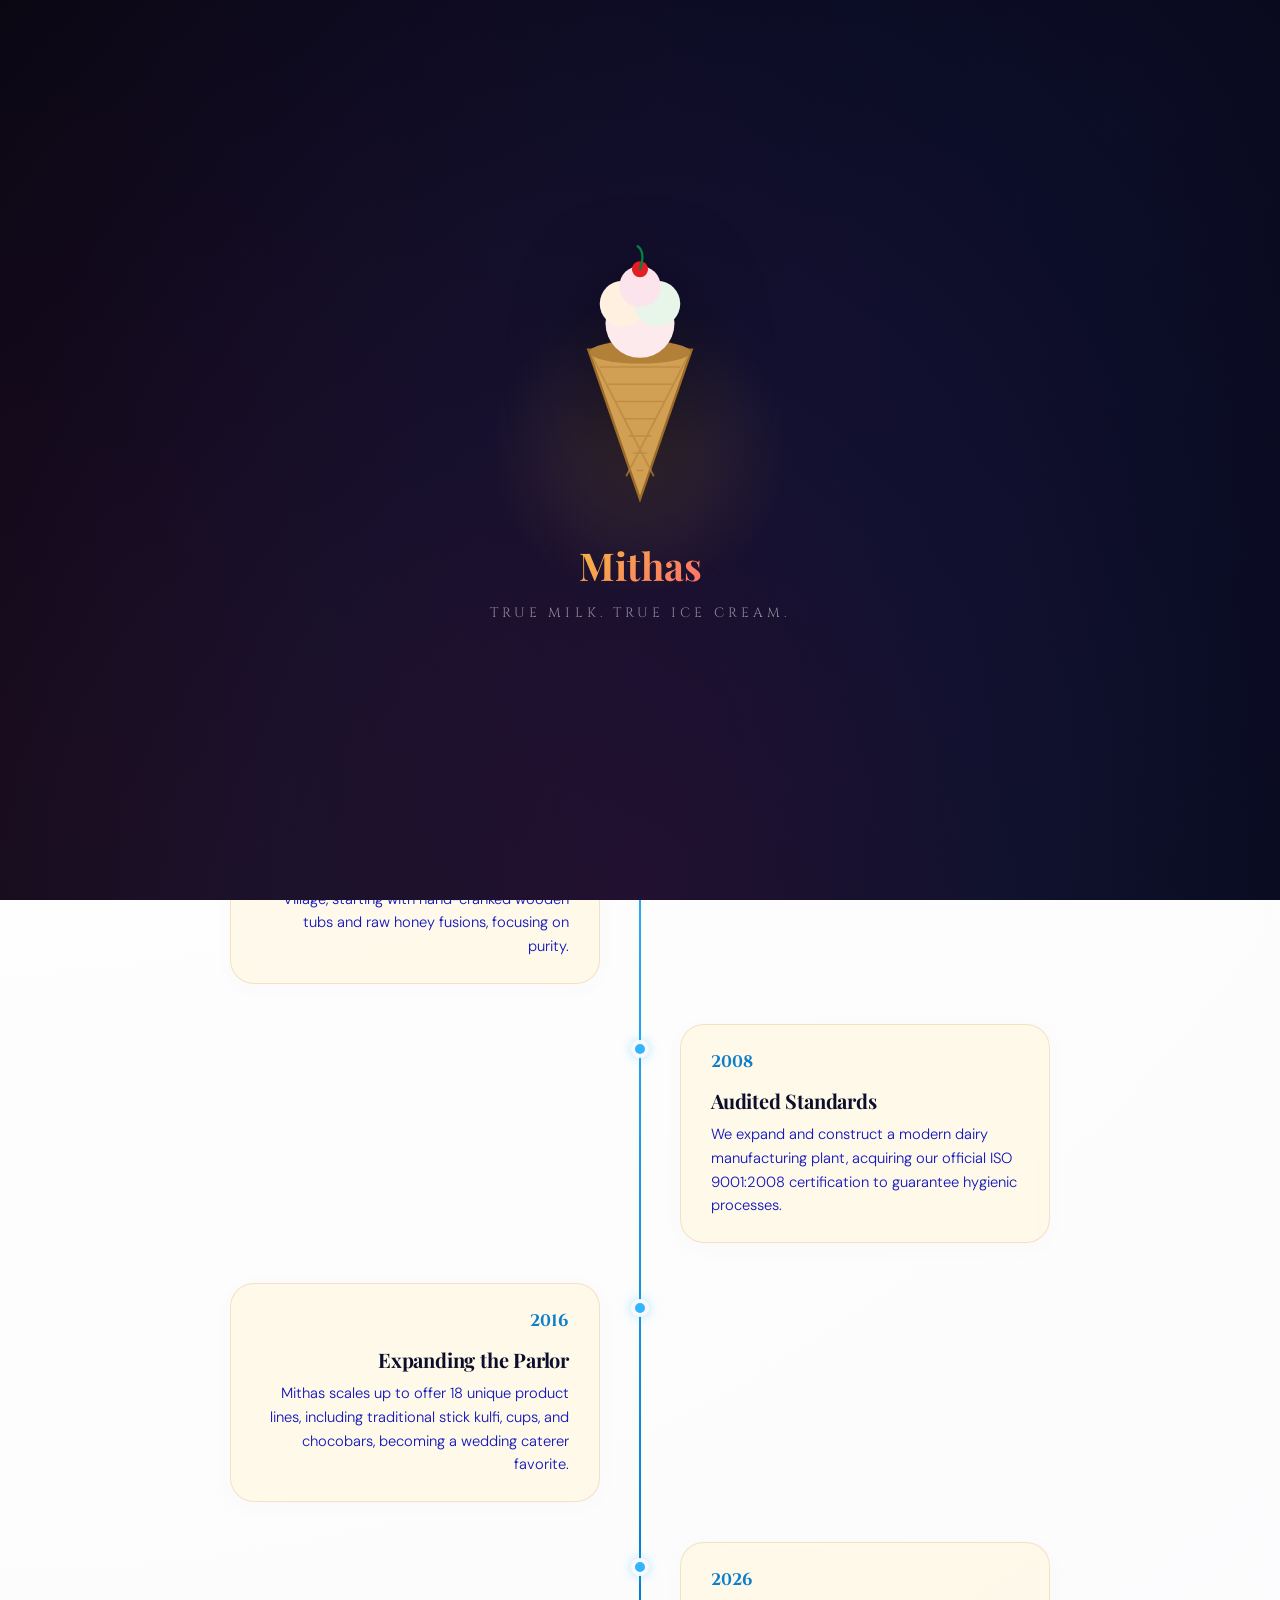
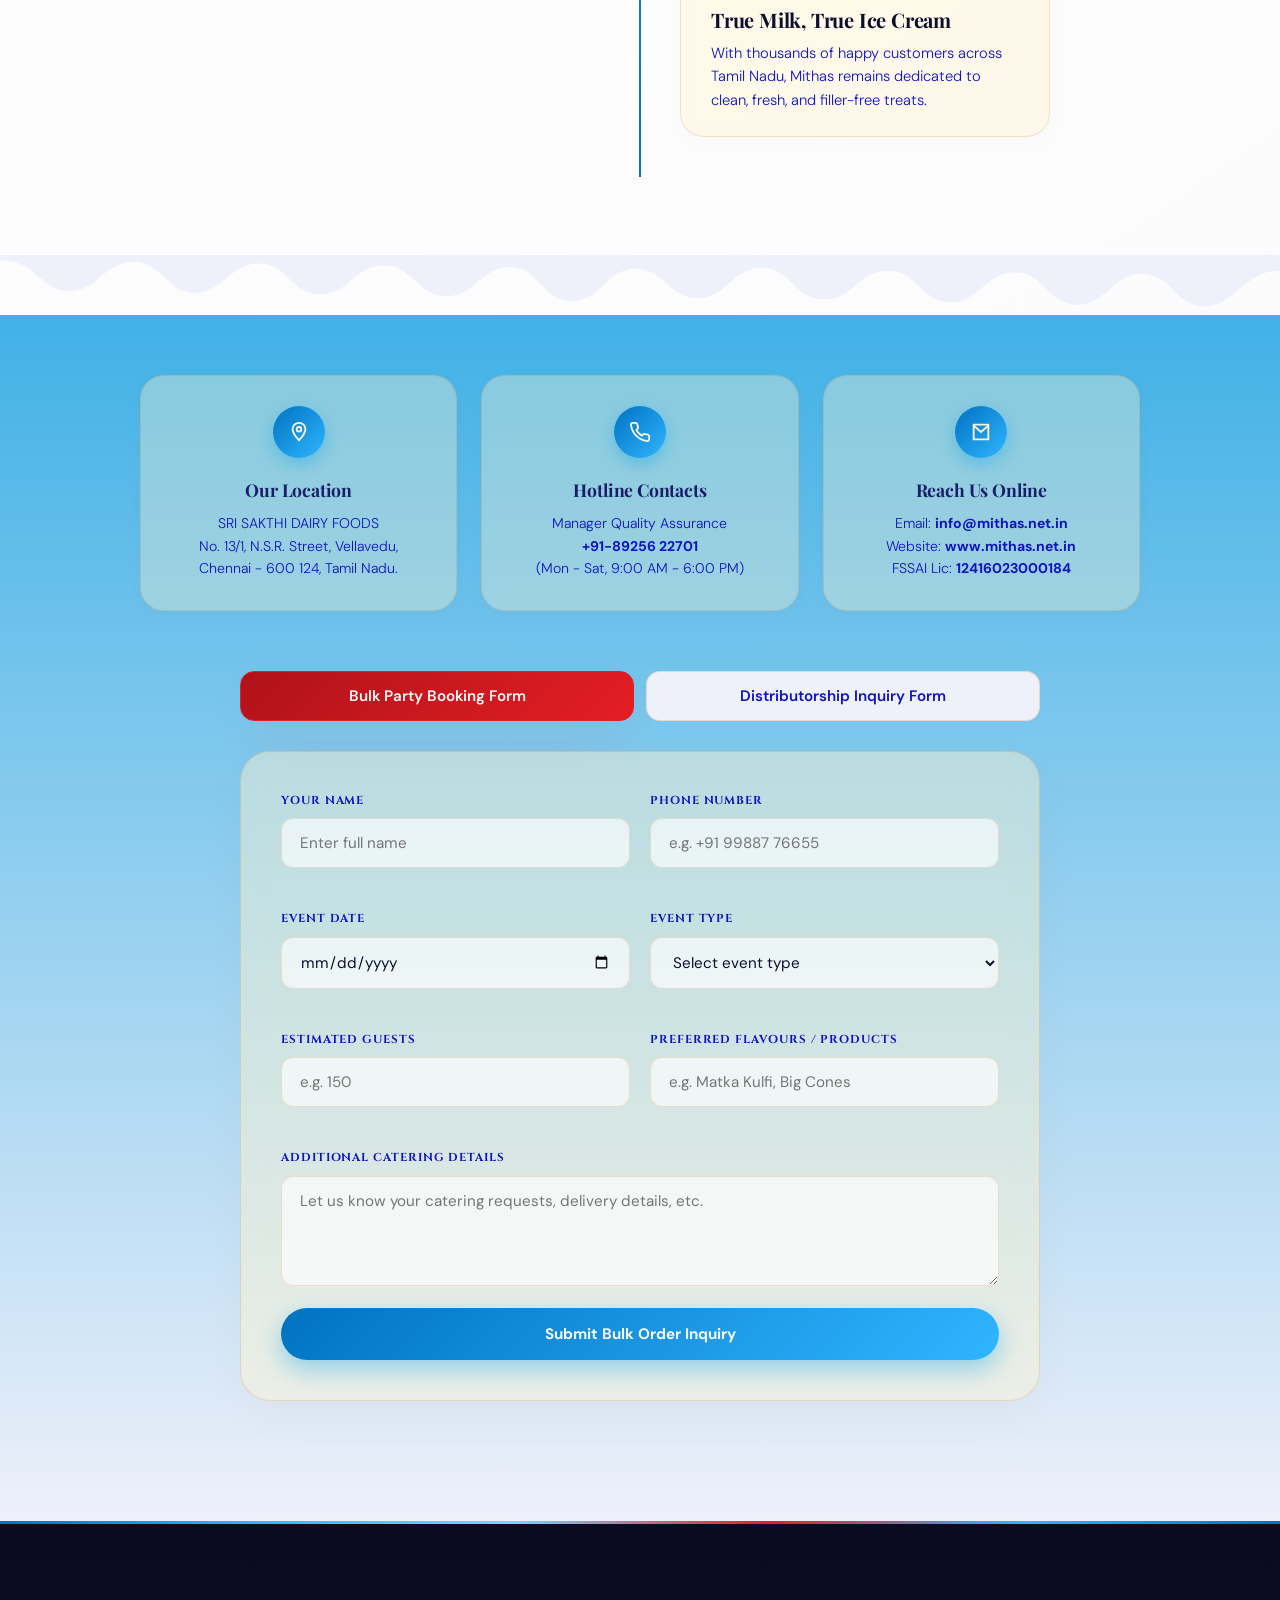
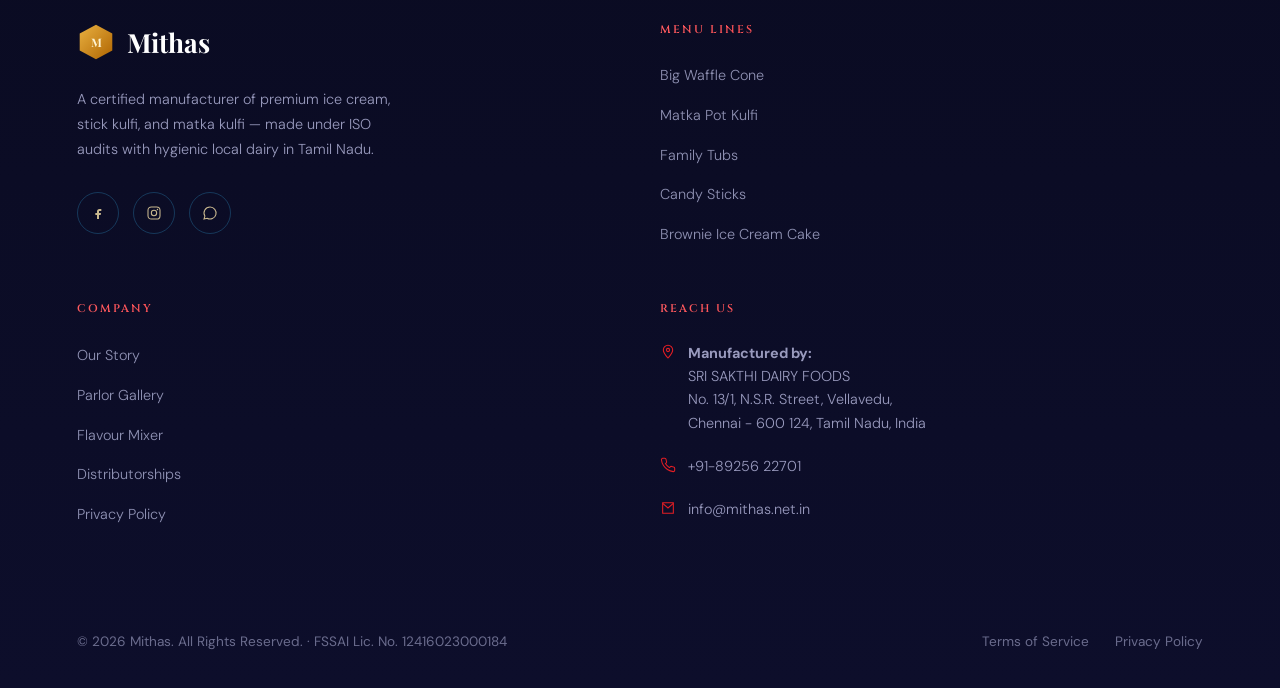
==== contact.html @ e1945a5d "Add files via upload" ====
<!DOCTYPE html>
<html lang="en">
<head>
  <meta charset="UTF-8">
  <meta name="viewport" content="width=device-width, initial-scale=1.0">
  <title>Mithas — Our Story &amp; Inquiry Forms</title>
  <meta name="description" content="Learn about Mithas Ice Cream's roots in Vellavedu, Chennai, our ISO standards, and contact us for bulk wedding booking and distributorship inquiries.">
  
  <!-- Preconnect Fonts -->
  <link rel="preconnect" href="https://fonts.googleapis.com">
  <link rel="preconnect" href="https://fonts.gstatic.com" crossorigin>
  
  <!-- External CSS Stylesheet -->
  <link rel="stylesheet" href="style.css">
</head>
<body>

  <!-- ======= ICE CREAM PRELOADER ======= -->
  <div class="preloader" id="preloader">
    <div class="preloader-inner">
      <div class="preloader-cone">
        <!-- Waffle Cone -->
        <svg class="preloader-cone-svg" viewBox="0 0 120 200" fill="none" xmlns="http://www.w3.org/2000/svg">
          <!-- Cone body -->
          <polygon points="60,195 15,65 105,65" fill="#D2A054" stroke="#9C6B28" stroke-width="2"/>
          <!-- Cone cross-hatching -->
          <path d="M25,80 L95,80 M32,95 L88,95 M39,110 L81,110 M46,125 L74,125 M50,140 L70,140 M54,155 L66,155 M57,170 L63,170 M18,70 L72,175 M102,70 L48,175" stroke="#B8863B" stroke-width="1.5" opacity="0.7"/>
          <!-- Cone top rim -->
          <ellipse cx="60" cy="67" rx="44" ry="10" fill="#B28038"/>
          <!-- Ice cream scoops -->
          <circle cx="60" cy="42" r="30" fill="#FCEAEC">
            <animate attributeName="cy" values="100;42" dur="1.2s" fill="freeze" calcMode="spline" keySplines="0.34 1.56 0.64 1"/>
          </circle>
          <circle cx="45" cy="25" r="20" fill="#FFF0E0">
            <animate attributeName="cy" values="100;25" dur="1.2s" begin="0.15s" fill="freeze" calcMode="spline" keySplines="0.34 1.56 0.64 1"/>
          </circle>
          <circle cx="75" cy="25" r="20" fill="#E8F5E9">
            <animate attributeName="cy" values="100;25" dur="1.2s" begin="0.3s" fill="freeze" calcMode="spline" keySplines="0.34 1.56 0.64 1"/>
          </circle>
          <circle cx="60" cy="10" r="18" fill="#FCE4EC">
            <animate attributeName="cy" values="100;10" dur="1.2s" begin="0.45s" fill="freeze" calcMode="spline" keySplines="0.34 1.56 0.64 1"/>
          </circle>
          <!-- Cherry on top -->
          <circle cx="60" cy="-5" r="7" fill="#E31E24">
            <animate attributeName="cy" values="100;-5" dur="1.2s" begin="0.6s" fill="freeze" calcMode="spline" keySplines="0.34 1.56 0.64 1"/>
          </circle>
          <path d="M60,-5 Q65,-20 58,-25" stroke="#00833E" stroke-width="2" fill="none" stroke-linecap="round">
            <animate attributeName="d" values="M60,100 Q65,90 58,85;M60,-5 Q65,-20 58,-25" dur="1.2s" begin="0.6s" fill="freeze" calcMode="spline" keySplines="0.34 1.56 0.64 1"/>
          </path>
        </svg>
      </div>
      <div class="preloader-text">
        <span class="preloader-brand">Mithas</span>
        <span class="preloader-tagline">True Milk. True Ice Cream.</span>
      </div>
    </div>
  </div>

  <!-- Honey Drip SVG Gradients -->
  <svg width="0" height="0" style="position:absolute;overflow:hidden;">
    <defs>
      <linearGradient id="hex-grad" x1="0" y1="0" x2="1" y2="1">
        <stop offset="0%" stop-color="#F5B942"/>
        <stop offset="100%" stop-color="#B86A00"/>
      </linearGradient>
    </defs>
  </svg>

  <!-- Honey Drip Canvas Background Particle Effect -->
  <canvas id="drip-canvas"></canvas>

  <!-- Scroll Progress Indicator -->
  <div class="progress-wrap"><div class="progress-bar" id="progressBar"></div></div>

  <!-- ======= HEADER & NAVIGATION ======= -->
  <header id="siteHeader">
    <a href="index.html" class="logo">
      <img src="logo_mithas.png" alt="Mithas Ice Cream - True Milk, True Ice Cream" class="mithas-logo">
      <span>
        Mithas
        <span class="tag">Fresh &amp; Healthy</span>
      </span>
    </a>
    <nav>
      <ul id="navList">
        <li><a href="index.html">Home</a></li>
        <li><a href="menu.html">Menu</a></li>
        <li><a href="contact.html" class="active-link">About &amp; Reach Us</a></li>
        <li><a href="contact.html" class="nav-cta-mobile" style="display:none;">Find a Store</a></li>
      </ul>
    </nav>
    <a href="#forms" class="nav-cta">Inquire Now</a>
    <div class="menu-toggle" id="menuToggle"><span></span><span></span><span></span></div>
  </header>

  <!-- ======= SUBPAGE HERO BANNER ======= -->
  <section class="page-hero">
    <div class="page-hero-comb"></div>
    <div class="reveal">
      <span class="eyebrow">Establishment</span>
      <h1>Our Story &amp; Reach Us</h1>
      <p>Redefining quality check processes from a small village of Chennai to your nearby parlor freezer counters.</p>
    </div>
  </section>

  <!-- ======= ABOUT TIMELINE SECTION ======= -->
  <section id="about" style="padding-top:40px; padding-bottom:80px;">
    <div class="section-head reveal">
      <span class="eyebrow">Timeline</span>
      <h2>A Family Recipe, Scaled With Care</h2>
      <p>Mithas started with one simple mission: Ice Cream is only as good as the milk inside. Read about our journey from a small farm plant to an ISO audited manufacturing plant.</p>
    </div>

    <!-- Company History Timeline -->
    <div class="timeline reveal-stagger">
      <!-- 1996 -->
      <div class="timeline-item">
        <div class="timeline-badge"></div>
        <div class="timeline-content">
          <span class="year">1996</span>
          <h3>The Dairy Spark</h3>
          <p>Mithas begins small operations in Vellavedu Village, starting with hand-cranked wooden tubs and raw honey fusions, focusing on purity.</p>
        </div>
      </div>

      <!-- 2008 -->
      <div class="timeline-item">
        <div class="timeline-badge"></div>
        <div class="timeline-content">
          <span class="year">2008</span>
          <h3>Audited Standards</h3>
          <p>We expand and construct a modern dairy manufacturing plant, acquiring our official ISO 9001:2008 certification to guarantee hygienic processes.</p>
        </div>
      </div>

      <!-- 2016 -->
      <div class="timeline-item">
        <div class="timeline-badge"></div>
        <div class="timeline-content">
          <span class="year">2016</span>
          <h3>Expanding the Parlor</h3>
          <p>Mithas scales up to offer 18 unique product lines, including traditional stick kulfi, cups, and chocobars, becoming a wedding caterer favorite.</p>
        </div>
      </div>

      <!-- 2026 -->
      <div class="timeline-item">
        <div class="timeline-badge"></div>
        <div class="timeline-content">
          <span class="year">2026</span>
          <h3>True Milk, True Ice Cream</h3>
          <p>With thousands of happy customers across Tamil Nadu, Mithas remains dedicated to clean, fresh, and filler-free treats.</p>
        </div>
      </div>
    </div>
  </section>

  <!-- Wave transition into contact forms -->
  <div class="honey-wave">
    <svg viewBox="0 0 1440 70" preserveAspectRatio="none" xmlns="http://www.w3.org/2000/svg">
      <path d="M0,0 H1440 V18
        C1400,18 1388,60 1355,60 C1322,60 1318,22 1285,22
        C1252,22 1245,58 1212,58 C1179,58 1175,20 1142,20
        C1109,20 1102,55 1069,55 C1036,55 1032,18 999,18
        C966,18 960,52 927,52 C894,52 890,15 857,15
        C824,15 818,50 785,50 C752,50 748,16 715,16
        C682,16 676,54 643,54 C610,54 607,14 574,14
        C541,14 535,48 502,48 C469,48 465,12 432,12
        C399,12 393,46 360,46 C327,46 324,10 291,10
        C258,10 252,44 219,44 C186,44 183,8 150,8
        C117,8 111,42 78,42 C45,42 42,6 0,6 Z"
        fill="var(--honey-pale)"/>
    </svg>
  </div>

  <!-- ======= CONTACT CARDS & FORMS SECTION ======= -->
  <section class="why-section" id="forms" style="padding-top:60px;">
    
    <!-- Contact Info Cards -->
    <div class="contact-cards-grid reveal-stagger">
      <!-- Address -->
      <div class="contact-item-card">
        <div class="c-icon"><svg width="22" height="22" viewBox="0 0 24 24" fill="none" stroke="#FEF3D0" stroke-width="2"><path d="M12 21s7-7.4 7-12a7 7 0 10-14 0c0 4.6 7 12 7 12z"/><circle cx="12" cy="9" r="2.5"/></svg></div>
        <h3>Our Location</h3>
        <p>SRI SAKTHI DAIRY FOODS<br>No. 13/1, N.S.R. Street, Vellavedu,<br>Chennai - 600 124, Tamil Nadu.</p>
      </div>

      <!-- Phone -->
      <div class="contact-item-card">
        <div class="c-icon"><svg width="22" height="22" viewBox="0 0 24 24" fill="none" stroke="#FEF3D0" stroke-width="2"><path d="M22 16.92v3a2 2 0 01-2.18 2 19.8 19.8 0 01-8.63-3.07 19.5 19.5 0 01-6-6 19.8 19.8 0 01-3.07-8.67A2 2 0 014.11 2h3a2 2 0 012 1.72c.13.96.36 1.9.69 2.81a2 2 0 01-.45 2.11L8.09 9.91a16 16 0 006 6l1.27-1.27a2 2 0 012.11-.45c.91.33 1.85.56 2.81.69A2 2 0 0122 16.92z"/></svg></div>
        <h3>Hotline Contacts</h3>
        <p>Manager Quality Assurance<br><strong>+91-89256 22701</strong><br>(Mon - Sat, 9:00 AM - 6:00 PM)</p>
      </div>

      <!-- Email -->
      <div class="contact-item-card">
        <div class="c-icon"><svg width="22" height="22" viewBox="0 0 24 24" fill="none" stroke="#FEF3D0" stroke-width="2"><path d="M4 4h16v16H4z"/><path d="M4 5l8 7 8-7"/></svg></div>
        <h3>Reach Us Online</h3>
        <p>Email: <strong>info@mithas.net.in</strong><br>Website: <strong>www.mithas.net.in</strong><br>FSSAI Lic: <strong>12416023000184</strong></p>
      </div>
    </div>

    <!-- Forms Container -->
    <div class="form-section-container reveal">
      
      <!-- Tab switchers for form type -->
      <div class="form-tabs">
        <button class="form-tab-btn active" data-form-tab="paneBooking">Bulk Party Booking Form</button>
        <button class="form-tab-btn" data-form-tab="panePartner">Distributorship Inquiry Form</button>
      </div>

      <!-- PANE 1: BULK PARTY BOOKING -->
      <div class="form-pane active" id="paneBooking">
        <form class="parlor-form" id="bookingForm">
          <div class="form-grid">
            <div class="form-group">
              <label for="bName">Your Name</label>
              <input type="text" id="bName" name="name" class="form-control" placeholder="Enter full name" required>
            </div>
            <div class="form-group">
              <label for="bPhone">Phone Number</label>
              <input type="tel" id="bPhone" name="phone" class="form-control" placeholder="e.g. +91 99887 76655" required>
            </div>
            <div class="form-group">
              <label for="bDate">Event Date</label>
              <input type="date" id="bDate" name="date" class="form-control" required>
            </div>
            <div class="form-group">
              <label for="bType">Event Type</label>
              <select id="bType" name="event_type" class="form-control" required>
                <option value="">Select event type</option>
                <option value="wedding">Wedding Reception</option>
                <option value="birthday">Birthday Celebration</option>
                <option value="corporate">Corporate Gala</option>
                <option value="festival">Festival Catering</option>
                <option value="other">Other Event</option>
              </select>
            </div>
            <div class="form-group">
              <label for="bGuests">Estimated Guests</label>
              <input type="number" id="bGuests" name="guests" class="form-control" placeholder="e.g. 150" required>
            </div>
            <div class="form-group">
              <label for="bFlavor">Preferred Flavours / Products</label>
              <input type="text" id="bFlavor" name="flavor" class="form-control" placeholder="e.g. Matka Kulfi, Big Cones">
            </div>
            <div class="form-group full-width">
              <label for="bMsg">Additional Catering Details</label>
              <textarea id="bMsg" name="details" class="form-control" placeholder="Let us know your catering requests, delivery details, etc."></textarea>
            </div>
          </div>
          <button type="submit" class="btn-submit">Submit Bulk Order Inquiry</button>
        </form>
      </div>

      <!-- PANE 2: DISTRIBUTORSHIP INQUIRY -->
      <div class="form-pane" id="panePartner">
        <form class="parlor-form" id="partnerForm">
          <div class="form-grid">
            <div class="form-group">
              <label for="pName">Applicant Name</label>
              <input type="text" id="pName" name="name" class="form-control" placeholder="Enter applicant name" required>
            </div>
            <div class="form-group">
              <label for="pPhone">Contact Number</label>
              <input type="tel" id="pPhone" name="phone" class="form-control" placeholder="e.g. +91 99887 76655" required>
            </div>
            <div class="form-group">
              <label for="pCity">City / Location</label>
              <input type="text" id="pCity" name="city" class="form-control" placeholder="e.g. Chennai, Madurai" required>
            </div>
            <div class="form-group">
              <label for="pArea">Target Distribution Area</label>
              <input type="text" id="pArea" name="area" class="form-control" placeholder="e.g. South Chennai" required>
            </div>
            <div class="form-group full-width">
              <label for="pBiz">Current Business Profile</label>
              <input type="text" id="pBiz" name="business" class="form-control" placeholder="Describe your current trade or company profile" required>
            </div>
            <div class="form-group full-width">
              <label for="pMsg">Inquiry Message / Experience</label>
              <textarea id="pMsg" name="details" class="form-control" placeholder="Explain your sales network, cold storage capacities, etc."></textarea>
            </div>
          </div>
          <button type="submit" class="btn-submit">Submit Distributorship Application</button>
        </form>
      </div>

    </div>
  </section>

  <!-- ======= FOOTER & CONTACT SECTION ======= -->
  <footer id="contact">
    <div class="footer-grid">
      <!-- About info column -->
      <div>
        <div class="footer-logo">
          <svg width="38" height="38" viewBox="0 0 42 42">
            <polygon points="21,2 39,11.5 39,30.5 21,40 3,30.5 3,11.5" fill="url(#hex-grad)" opacity="0.95"/>
            <text x="21" y="27" text-anchor="middle" font-family="Playfair Display, serif" font-size="13" font-weight="700" fill="#FEF3D0">M</text>
          </svg>
          Mithas
        </div>
        <p class="desc">A certified manufacturer of premium ice cream, stick kulfi, and matka kulfi — made under ISO audits with hygienic local dairy in Tamil Nadu.</p>
        
        <div class="social-row">
          <a href="#" aria-label="Facebook"><svg width="16" height="16" viewBox="0 0 24 24"><path d="M14 9h3V6h-3c-2 0-3.5 1.5-3.5 3.5V12H8v3h2.5v6h3v-6H16l.5-3h-3V9.8c0-.5.2-.8.5-.8z" fill="rgba(249,228,170,0.8)"/></svg></a>
          <a href="#" aria-label="Instagram"><svg width="16" height="16" viewBox="0 0 24 24"><rect x="3" y="3" width="18" height="18" rx="5" stroke="rgba(249,228,170,0.8)" stroke-width="1.6" fill="none"/><circle cx="12" cy="12" r="4" stroke="rgba(249,228,170,0.8)" stroke-width="1.6" fill="none"/><circle cx="17.2" cy="6.8" r="1.1" fill="rgba(249,228,170,0.8)"/></svg></a>
          <a href="#" aria-label="WhatsApp"><svg width="16" height="16" viewBox="0 0 24 24"><path d="M12 3a9 9 0 00-7.7 13.6L3 21l4.6-1.2A9 9 0 1012 3z" stroke="rgba(249,228,170,0.8)" stroke-width="1.6" fill="none"/></svg></a>
        </div>
      </div>

      <!-- Menu links -->
      <div>
        <h4>Menu Lines</h4>
        <ul>
          <li><a href="menu.html">Big Waffle Cone</a></li>
          <li><a href="menu.html">Matka Pot Kulfi</a></li>
          <li><a href="menu.html">Family Tubs</a></li>
          <li><a href="menu.html">Candy Sticks</a></li>
          <li><a href="menu.html">Brownie Ice Cream Cake</a></li>
        </ul>
      </div>

      <!-- Company links -->
      <div>
        <h4>Company</h4>
        <ul>
          <li><a href="#about">Our Story</a></li>
          <li><a href="index.html#gallery">Parlor Gallery</a></li>
          <li><a href="index.html#mixer">Flavour Mixer</a></li>
          <li><a href="#forms">Distributorships</a></li>
          <li><a href="#">Privacy Policy</a></li>
        </ul>
      </div>

      <!-- Verified contact info column -->
      <div>
        <h4>Reach Us</h4>
        <ul class="footer-contact">
          <li>
            <svg width="16" height="16" viewBox="0 0 24 24" style="flex-shrink:0;margin-top:2px;"><path d="M12 21s7-7.4 7-12a7 7 0 10-14 0c0 4.6 7 12 7 12z" stroke="var(--honey)" stroke-width="1.6" fill="none"/><circle cx="12" cy="9" r="2.4" stroke="var(--honey)" stroke-width="1.6" fill="none"/></svg>
            <span>
              <strong>Manufactured by:</strong><br>
              SRI SAKTHI DAIRY FOODS<br>
              No. 13/1, N.S.R. Street, Vellavedu,<br>
              Chennai - 600 124, Tamil Nadu, India
            </span>
          </li>
          <li>
            <svg width="16" height="16" viewBox="0 0 24 24" style="flex-shrink:0;margin-top:2px;"><path d="M22 16.92v3a2 2 0 01-2.18 2 19.8 19.8 0 01-8.63-3.07 19.5 19.5 0 01-6-6 19.8 19.8 0 01-3.07-8.67A2 2 0 014.11 2h3a2 2 0 012 1.72c.13.96.36 1.9.69 2.81a2 2 0 01-.45 2.11L8.09 9.91a16 16 0 006 6l1.27-1.27a2 2 0 012.11-.45c.91.33 1.85.56 2.81.69A2 2 0 0122 16.92z" stroke="var(--honey)" stroke-width="1.6" fill="none"/></svg>
            +91-89256 22701
          </li>
          <li>
            <svg width="16" height="16" viewBox="0 0 24 24" style="flex-shrink:0;margin-top:2px;"><path d="M4 4h16v16H4z" stroke="var(--honey)" stroke-width="1.6" fill="none"/><path d="M4 5l8 7 8-7" stroke="var(--honey)" stroke-width="1.6" fill="none"/></svg>
            info@mithas.net.in
          </li>
        </ul>
      </div>
    </div>

    <!-- Bottom licensing and copyrights -->
    <div class="footer-bottom">
      <p>© 2026 Mithas. All Rights Reserved. &middot; FSSAI Lic. No. 12416023000184</p>
      <div class="legal">
        <a href="#">Terms of Service</a>
        <a href="#">Privacy Policy</a>
      </div>
    </div>
  </footer>

  <!-- Toast notification container (reused for submissions) -->
  <div class="mixer-toast" id="creationToast">
    <strong style="color: var(--honey-light); display: block; margin-bottom: 4px;">Submission Complete!</strong>
    <span class="toast-msg">Custom scoop serving ready.</span>
  </div>

  <!-- Back to top button -->
  <div class="to-top" id="toTop">
    <svg width="18" height="18" viewBox="0 0 24 24"><path d="M12 19V5M5 12l7-7 7 7" stroke="#FEF3D0" stroke-width="2.5" fill="none" stroke-linecap="round" stroke-linejoin="round"/></svg>
  </div>

  <!-- External JS Script Link -->
  <script src="script.js"></script>
</body>
</html>
---- style.css ----
/* ============================================================
   MITHAS ICE CREAM — STYLE SHEET
   Design System: Official Brand Theme (Red, Navy Blue, Green, White)
============================================================ */

@import url('https://fonts.googleapis.com/css2?family=Playfair+Display:ital,wght@0,400;0,600;0,700;0,900;1,400;1,600&family=DM+Sans:wght@300;400;500;600;700&family=Cinzel:wght@400;600;700&display=swap');

:root {
  /* Official Mithas Brand Palette — from logo */
  --brand-red:       #E31E24;   /* logo red oval */
  --brand-red-dark:  #B01219;   /* deep red */
  --brand-red-light: #FF5A5F;   /* bright hover red */
  --brand-blue:      #2E3192;   /* logo navy blue oval */
  --brand-blue-dark: #1B1D6B;   /* deep navy */
  --brand-blue-light:#4A4FC4;   /* lighter navy */
  --brand-green:     #00833E;   /* logo green ribbon */
  --brand-green-dark:#005C2A;   /* deep green */
  --brand-white:     #FFFFFF;   /* pure white */
  --brand-cream:     #F9F9FC;   /* near-white background */
  --brand-light:     #EEF0FA;   /* light blue-tinted bg */

  /* ── SKY BLUE ICE CREAM PALETTE ── */
  --sky-1:  #40b1e6;   /* faintest ice mist */
  --sky-2:  #B9EFFF;   /* pale sky blue (enhanced) */
  --sky-3:  #7AD3FF;   /* soft sky blue (enhanced) */
  --sky-4:  #30B5FF;   /* vibrant sky blue (enhanced) */
  --sky-5:  #0f7fca;   /* deep sky blue (enhanced) */
  --sky-6:  #0073C2;   /* dark ocean blue (enhanced) */
  --sky-glow: rgba(0, 153, 255, 0.25);
  --sky-shadow: 0 14px 40px rgba(0, 153, 255, 0.35);
  --ice-white: rgba(240, 252, 255, 0.92);

  /* Semantic aliases (kept for broad compatibility) */
  --honey:        var(--brand-red);
  --honey-light:  var(--brand-red-light);
  --honey-dark:   var(--brand-red-dark);
  --honey-pale:   var(--brand-light);
  --honey-glow:   rgba(46, 49, 146, 0.15);
  --comb:         #0D0E2B;   /* near-black navy */
  --comb-mid:     #0f14bd;   /* navy blue for text */
  --wax:          #E8E9F8;   /* pale blue-white */
  --wax-warm:     #D0D2F0;   /* medium blue-tint */
  --pollen:       #F9F9FC;   /* page background */
  --honey-accent: var(--brand-green);
  --line-h:       rgba(46, 49, 146, 0.18);
  --shadow-h:     0 24px 56px -20px rgba(227, 30, 36, 0.30);
  --shadow-deep:  0 40px 80px -30px rgba(13, 14, 43, 0.40);
  --shadow-glow:  0 0 35px rgba(48, 181, 255, 0.45);
  --glass:        rgba(240, 252, 255, 0.86);
}

/* ── GENERAL RESET & STYLES ── */
* {
  margin: 0;
  padding: 0;
  box-sizing: border-box;
}
html {
  scroll-behavior: smooth;
  scrollbar-width: thin;
  scrollbar-color: var(--honey) var(--honey-pale);
}
body { 
  background: radial-gradient(circle at top left, #FFFFFF 0%, var(--pollen) 100%);
  color: var(--comb);
  font-family: 'DM Sans', sans-serif;
  overflow-x: hidden;
  line-height: 1.6;
}
::selection {
  background: var(--honey-glow);
  color: var(--comb);
}

/* Custom Scrollbar */
::-webkit-scrollbar {
  width: 10px;
}
::-webkit-scrollbar-track {
  background: var(--brand-light);
}
::-webkit-scrollbar-thumb {
  background: linear-gradient(var(--brand-blue), var(--brand-red-dark));
  border-radius: 5px;
}
::-webkit-scrollbar-thumb:hover {
  background: var(--brand-blue-dark);
}

/* Typography */
h1, h2, h3, h4 {
  font-family: 'Playfair Display', serif;
  font-weight: 700;
  color: var(--brand-blue-dark);
  letter-spacing: -0.01em;
}
.eyebrow {
  font-family: 'Cinzel', serif;
  font-weight: 600;
  letter-spacing: 0.25em;
  text-transform: uppercase;
  font-size: 0.7rem;
  color: var(--brand-red);
  display: block;
}
a {
  color: inherit;
  text-decoration: none;
}
img {
  display: block;
  max-width: 100%;
}

/* ── HONEY DRIP CURSOR ── */
#drip-canvas {
  position: fixed;
  inset: 0;
  pointer-events: none;
  z-index: 9999;
}

/* ── PROGRESS BAR ── */
.progress-wrap {
  position: fixed;
  top: 0;
  left: 0;
  width: 100%;
  height: 5px;
  z-index: 1001;
}
.progress-bar {
  height: 100%;
  width: 0%;
  background: linear-gradient(90deg, var(--sky-6), var(--sky-5), var(--sky-4), var(--sky-3), var(--brand-red), var(--brand-green));
  transition: width 0.05s linear;
  box-shadow: 0 0 14px var(--sky-4);
}

/* ── FLOATING ICE CRYSTALS ANIMATION LAYER ── */
.ice-layer {
  position: fixed;
  inset: 0;
  pointer-events: none;
  z-index: 0;
  overflow: hidden;
}
.ice-crystal {
  position: absolute;
  border-radius: 50%;
  opacity: 0;
  animation: ice-float linear infinite;
  pointer-events: none;
}
@keyframes ice-float {
  0%   { transform: translateY(110vh) rotate(0deg) scale(0.6); opacity: 0; }
  8%   { opacity: 0.55; }
  90%  { opacity: 0.45; }
  100% { transform: translateY(-10vh) rotate(720deg) scale(1); opacity: 0; }
}
.ice-crystal.hex {
  border-radius: 0;
  clip-path: polygon(50% 0%, 100% 25%, 100% 75%, 50% 100%, 0% 75%, 0% 25%);
}
.ice-crystal.star {
  border-radius: 0;
  clip-path: polygon(50% 0%, 61% 35%, 98% 35%, 68% 57%, 79% 91%, 50% 70%, 21% 91%, 32% 57%, 2% 35%, 39% 35%);
}

/* ── FLOATING ICE EMOJI LAYER ── */
.ice-emoji-layer {
  position: fixed;
  inset: 0;
  pointer-events: none;
  z-index: 1;
  overflow: hidden;
}
.ice-emoji {
  position: absolute;
  font-size: 1.6rem;
  opacity: 0;
  animation: ice-emoji-rise linear infinite;
  user-select: none;
  filter: drop-shadow(0 0 6px rgba(56,189,248,0.5));
}
@keyframes ice-emoji-rise {
  0%   { transform: translateY(105vh) rotate(-15deg) scale(0.5); opacity: 0; }
  10%  { opacity: 0.7; }
  85%  { opacity: 0.6; }
  100% { transform: translateY(-8vh) rotate(20deg) scale(1.1); opacity: 0; }
}

/* ── ICY SHIMMER OVERLAY ON SECTIONS ── */
.ice-shimmer {
  position: relative;
  overflow: hidden;
}
.ice-shimmer::before {
  content: '';
  position: absolute;
  inset: 0;
  background: linear-gradient(135deg,
    rgba(224,247,255,0.18) 0%,
    rgba(186,232,255,0.10) 30%,
    transparent 60%,
    rgba(125,212,248,0.08) 100%);
  pointer-events: none;
  z-index: 0;
}

/* ── ICE BADGE (sky blue accent) ── */
.ice-badge {
  background: linear-gradient(135deg, var(--sky-5), var(--sky-4));
  color: #fff;
  font-family: 'Cinzel', serif;
  font-size: 0.58rem;
  font-weight: 700;
  letter-spacing: 0.12em;
  text-transform: uppercase;
  padding: 5px 12px;
  border-radius: 20px;
  box-shadow: 0 4px 14px rgba(14,165,233,0.40);
  display: inline-block;
  animation: ice-badge-glow 2.5s ease-in-out infinite;
}
@keyframes ice-badge-glow {
  0%, 100% { box-shadow: 0 4px 14px rgba(14,165,233,0.40); }
  50%       { box-shadow: 0 6px 22px rgba(56,189,248,0.65); }
}

/* ── ICY CARD HOVER GLOW ── */
.sky-card {
  border: 1.5px solid rgba(56,189,248,0.22);
  box-shadow: 0 6px 24px rgba(14,165,233,0.08);
  transition: box-shadow 0.4s ease, border-color 0.4s ease, transform 0.4s cubic-bezier(0.34,1.56,0.64,1);
}
.sky-card:hover {
  border-color: rgba(56,189,248,0.45);
  box-shadow: 0 20px 50px rgba(14,165,233,0.3);
  transform: translateY(-8px);
}

/* ── HEADER ── */
header {
  position: fixed;
  top: 0;
  left: 0;
  right: 0;
  z-index: 1000;
  display: flex;
  align-items: center;
  justify-content: space-between;
  padding: 12px 6vw;
  background: rgba(255, 255, 255, 0.85);
  backdrop-filter: blur(20px);
  -webkit-backdrop-filter: blur(20px);
  border-bottom: 1px solid rgba(46, 49, 146, 0.08);
  transition: all 0.4s cubic-bezier(0.25, 0.8, 0.25, 1);
  box-shadow: 0 4px 30px rgba(0, 153, 255, 0.05);
}
header.scrolled {
  padding: 8px 6vw;
  background: rgba(255, 255, 255, 0.95);
  box-shadow: 0 8px 30px rgba(46, 49, 146, 0.08);
  border-bottom: 1px solid rgba(46, 49, 146, 0.12);
}
.logo {
  display: flex;
  align-items: center;
  gap: 8px;
  font-family: 'Playfair Display', serif;
  font-weight: 700;
  font-size: 1.25rem;
  color: var(--brand-blue-dark);
  text-decoration: none;
}
.mithas-logo {
  height: 68px;
  width: auto;
  max-width: 340px;
  object-fit: contain;
  display: block;
  transition: all 0.4s cubic-bezier(0.25, 0.8, 0.25, 1);
  filter: drop-shadow(0 2px 6px rgba(227,30,36,0.15));
}
.logo:hover .mithas-logo {
  transform: scale(1.04);
}
header.scrolled .mithas-logo {
  height: 38px;
}
.logo-img {
  display: none;
}
/* legacy hex kept hidden for compat */
.logo-hex {
  display: none;
}
.logo .tag {
  display: block;
  font-family: 'Cinzel', serif;
  font-weight: 600;
  font-size: 0.52rem;
  letter-spacing: 0.2em;
  text-transform: uppercase;
  color: var(--brand-green);
  margin-top: 2px;
}
nav ul {
  display: flex;
  gap: 24px;
  list-style: none;
  align-items: center;
}
nav a {
  font-family: 'DM Sans', sans-serif;
  font-weight: 500;
  font-size: 0.86rem;
  position: relative;
  padding: 4px 0;
  color: var(--brand-blue);
  transition: color 0.3s;
}
nav a::after {
  content: "";
  position: absolute;
  left: 50%;
  bottom: -3px;
  width: 0%;
  height: 2px;
  background: linear-gradient(90deg, var(--brand-red), var(--brand-red-light));
  border-radius: 2px;
  transition: width 0.3s ease, left 0.3s ease;
}
nav a:hover {
  color: var(--brand-red);
}
nav a:hover::after {
  width: 100%;
  left: 0;
}
nav a.active-link {
  color: var(--brand-red);
  font-weight: 700;
}
nav a.active-link::after {
  width: 100%;
  left: 0;
}
.nav-cta {
  background: linear-gradient(135deg, var(--brand-red-light), var(--brand-red-dark));
  color: #fff !important;
  padding: 8px 20px;
  border-radius: 30px;
  font-size: 0.78rem;
  font-weight: 600;
  box-shadow: 0 6px 20px rgba(227,30,36,0.35);
  transition: transform 0.25s, box-shadow 0.25s;
  animation: cta-pulse 3s infinite;
}
.nav-cta:hover {
  transform: translateY(-2px) scale(1.05);
  box-shadow: 0 12px 28px rgba(227,30,36,0.6);
}
@keyframes cta-pulse {
  0%, 100% { box-shadow: 0 6px 20px rgba(227,30,36,0.35); }
  50% { box-shadow: 0 8px 25px rgba(227,30,36,0.55), 0 0 12px rgba(255, 77, 82, 0.3); }
}
.menu-toggle {
  display: none;
  flex-direction: column;
  gap: 6px;
  cursor: pointer;
  z-index: 1100;
  padding: 4px;
}
.menu-toggle span {
  width: 26px;
  height: 2.5px;
  background: var(--comb);
  border-radius: 2px;
  transition: 0.3s;
  display: block;
}
.menu-toggle.active span:nth-child(1) {
  transform: translateY(8.5px) rotate(45deg);
}
.menu-toggle.active span:nth-child(2) {
  opacity: 0;
}
.menu-toggle.active span:nth-child(3) {
  transform: translateY(-8.5px) rotate(-45deg);
}

/* ── PAGE HERO BANNER (FOR SUBPAGES) ── */
.page-hero {
  padding: 120px 6vw 80px;
  text-align: center;
  background: linear-gradient(180deg, var(--honey-pale) 0%, var(--pollen) 100%);
  border-bottom: 1px solid rgba(184, 106, 0, 0.08);
  position: relative;
}
.page-hero-comb {
  position: absolute;
  inset: 0;
  opacity: 0.035;
  background-image: url("data:image/svg+xml,%3Csvg xmlns='http://www.w3.org/2000/svg' width='56' height='100'%3E%3Cpath d='M28 66L0 50V18L28 2l28 16v32zm0 34L0 84V52l28 16 28-16v32z' stroke='%23B86A00' stroke-width='1.5' fill='none'/%3E%3C/svg%3E");
  background-size: 56px 100px;
  pointer-events: none;
}
.page-hero h1 {
  font-size: clamp(2.2rem, 5vw, 3.8rem);
  margin-bottom: 16px;
}
.page-hero p {
  font-size: 1.05rem;
  color: var(--comb-mid);
  max-width: 600px;
  margin: 0 auto;
  font-weight: 300;
}

/* ── SEARCH CONTAINER ── */
.search-container {
  max-width: 600px;
  margin: -35px auto 60px;
  position: relative;
  z-index: 5;
  padding: 0 20px;
}
.search-box {
  position: relative;
  width: 100%;
}
.search-input {
  width: 100%;
  background: #FFF;
  border: 2px solid rgba(184, 106, 0, 0.2);
  border-radius: 50px;
  padding: 16px 28px 16px 54px;
  font-family: 'DM Sans', sans-serif;
  font-size: 1rem;
  color: var(--comb);
  box-shadow: 0 10px 30px rgba(184,106,0,0.06);
  transition: all 0.3s;
}
.search-input:focus {
  outline: none;
  border-color: var(--honey);
  box-shadow: 0 12px 35px rgba(232, 146, 10, 0.15);
}
.search-icon {
  position: absolute;
  left: 22px;
  top: 50%;
  transform: translateY(-50%);
  pointer-events: none;
}

/* ── HERO ── */
.hero {
  position: relative;
  min-height: 100vh;
  display: flex;
  align-items: center;
  padding: 100px 6vw 80px;
  overflow: hidden;
  background:
    radial-gradient(ellipse at 85% 10%, rgba(8, 44, 206, 0.18), transparent 100%),
    radial-gradient(circle at 85% 65%, rgba(227,30,36,0.06), transparent 45%),
    radial-gradient(circle at 55% 85%, rgba(11, 17, 184, 0.06), transparent 50%),
    radial-gradient(ellipse at 80% 90%, rgba(2, 77, 117, 0.15), transparent 45%),
    var(--pollen);
}
.hero-comb-bg {
  position: absolute;
  inset: 0;
  z-index: 0;
  opacity: 0.03;
  background-image: url("data:image/svg+xml,%3Csvg xmlns='http://www.w3.org/2000/svg' width='56' height='100'%3E%3Cpath d='M28 66L0 50V18L28 2l28 16v32zm0 34L0 84V52l28 16 28-16v32z' stroke='%232E3192' stroke-width='1.5' fill='none'/%3E%3C/svg%3E");
  background-size: 56px 100px;
  pointer-events: none;
}
.hero-orb {
  position: absolute;
  border-radius: 50%;
  filter: blur(90px);
  pointer-events: none;
  z-index: 1;
}
.hero-orb1 {
  width: 520px;
  height: 520px;
  background: rgba(227, 30, 36, 0.12);
  top: -80px;
  right: -50px;
}
.hero-orb2 {
  width: 400px;
  height: 400px;
  background: rgba(0, 153, 255, 0.18);
  bottom: -50px;
  left: -50px;
}
.hero-grid {
  display: grid;
  grid-template-columns: 1.15fr 0.85fr;
  gap: 50px;
  align-items: center;
  width: 100%;
  max-width: 1280px;
  margin: 0 auto;
  position: relative;
  z-index: 2;
}
.hero-eyebrow {
  display: flex;
  align-items: center;
  gap: 12px;
  margin-bottom: 24px;
}
.hero-eyebrow .dot {
  width: 8px;
  height: 8px;
  border-radius: 50%;
  background: linear-gradient(135deg, var(--brand-red), var(--brand-red-light));
  box-shadow: 0 0 0 3px rgba(227, 30, 36, 0.25);
  animation: pulse 2s infinite;
  flex-shrink: 0;
}
@keyframes pulse {
  0%, 100% { transform: scale(1); box-shadow: 0 0 0 3px rgba(232, 146, 10, 0.25); }
  50% { transform: scale(1.3); box-shadow: 0 0 0 8px rgba(232, 146, 10, 0); }
}
.hero h1 {
  font-size: clamp(2.4rem, 5.5vw, 4.6rem);
  line-height: 1.05;
  margin-bottom: 24px;
}
.hero h1 em {
  font-style: italic;
  font-weight: 500;
  background: linear-gradient(135deg, var(--brand-red-dark), var(--brand-red), var(--brand-red-light));
  -webkit-background-clip: text;
  -webkit-text-fill-color: transparent;
  background-clip: text;
  position: relative;
  display: inline-block;
}
.hero h1 em .ink-line {
  position: absolute;
  left: 0;
  right: 0;
  bottom: 4px;
  height: 0.12em;
  z-index: -1;
  background: linear-gradient(90deg, rgba(245, 185, 66, 0.5), rgba(232, 146, 10, 0.25));
  border-radius: 3px;
  transform: scaleX(0);
  transform-origin: left;
  animation: swipe 1s 0.8s cubic-bezier(0.65, 0, 0.35, 1) forwards;
}
@keyframes swipe {
  to { transform: scaleX(1); }
}
.hero p.lede {
  font-size: 1.08rem;
  line-height: 1.8;
  color: var(--comb-mid);
  max-width: 520px;
  margin-bottom: 38px;
  font-weight: 300;
}
.hero-actions {
  display: flex;
  gap: 20px;
  align-items: center;
  flex-wrap: wrap;
  margin-bottom: 54px;
}
.btn-primary {
  background: linear-gradient(135deg, var(--brand-red-dark) 0%, var(--brand-red) 50%, var(--brand-red-light) 100%);
  background-size: 200% 100%;
  background-position: 100%;
  color: #fff;
  padding: 16px 36px;
  border-radius: 50px;
  font-weight: 600;
  font-size: 0.95rem;
  display: inline-flex;
  align-items: center;
  gap: 12px;
  box-shadow: 0 14px 35px rgba(227, 30, 36, 0.45), 0 0 15px rgba(227, 30, 36, 0.2);
  transition: all 0.4s cubic-bezier(0.25, 0.8, 0.25, 1);
  border: 1px solid rgba(255, 255, 255, 0.25);
}
.btn-primary:hover {
  background-position: 0%;
  transform: translateY(-4px) scale(1.02);
  box-shadow: 0 22px 48px rgba(227, 30, 36, 0.60), 0 0 25px rgba(48, 181, 255, 0.5);
}
.btn-primary svg {
  transition: transform 0.3s ease;
}
.btn-primary:hover svg {
  transform: translateX(6px);
}
.btn-ghost {
  display: inline-flex;
  align-items: center;
  gap: 12px;
  font-weight: 600;
  font-size: 0.95rem;
  color: var(--comb);
  padding: 12px 6px;
  transition: color 0.3s ease, transform 0.3s ease;
}
.btn-ghost:hover {
  color: var(--brand-red-light);
  transform: translateY(-2px);
}
.play-ring {
  width: 48px;
  height: 48px;
  border-radius: 50%;
  border: 2px solid rgba(46,49,146,0.2);
  background: rgba(46, 49, 146, 0.05);
  display: grid;
  place-items: center;
  transition: all 0.3s ease;
  flex-shrink: 0;
}
.btn-ghost:hover .play-ring {
  background: linear-gradient(135deg, var(--brand-red-light), var(--brand-red-dark));
  border-color: var(--brand-red-light);
  box-shadow: 0 8px 25px rgba(227,30,36,0.45), 0 0 15px rgba(227, 30, 36, 0.2);
  transform: scale(1.1);
}
.btn-ghost:hover .play-ring svg path {
  fill: #fff;
}
.hero-stats {
  display: flex;
  gap: 48px;
  flex-wrap: wrap;
}
.hero-stats div {
  display: flex;
  flex-direction: column;
  position: relative;
}
.hero-stats div:not(:last-child)::after {
  content: "";
  position: absolute;
  right: -24px;
  top: 15%;
  height: 70%;
  width: 1px;
  background: linear-gradient(var(--honey-light), var(--honey-dark));
  opacity: 0.25;
}
.hero-stats .num {
  font-family: 'Playfair Display', serif;
  font-weight: 700;
  font-size: 2.3rem;
  background: linear-gradient(135deg, var(--brand-blue-dark), var(--brand-blue));
  -webkit-background-clip: text;
  -webkit-text-fill-color: transparent;
  background-clip: text;
  display: flex;
  align-items: baseline;
  gap: 2px;
}
.hero-stats .lbl {
  font-family: 'Cinzel', serif;
  font-size: 0.65rem;
  letter-spacing: 0.1em;
  color: var(--brand-red);
  margin-top: 4px;
  text-transform: uppercase;
  font-weight: 600;
}

/* Hero visual side */
.hero-visual {
  position: relative;
  height: 580px;
  display: flex;
  align-items: center;
  justify-content: center;
}
.hex-ring {
  position: absolute;
  width: 480px;
  height: 480px;
  border-radius: 50%;
  border: 1px dashed rgba(56, 189, 248, 0.30);
  animation: spin-ring 50s linear infinite;
  box-shadow: 0 0 40px rgba(56,189,248,0.08) inset;
}
.hex-ring-inner {
  position: absolute;
  width: 380px;
  height: 380px;
  border-radius: 50%;
  border: 1px dashed rgba(125, 212, 248, 0.28);
  animation: spin-ring 30s linear infinite reverse;
}
@keyframes spin-ring {
  to { transform: rotate(360deg); }
}
.hero-glow {
  position: absolute;
  width: 350px;
  height: 350px;
  border-radius: 50%;
  background: radial-gradient(circle, rgba(56,189,248,0.25), rgba(46,49,146,0.18) 55%, rgba(227,30,36,0.08) 80%, transparent 100%);
  filter: blur(28px);
  animation: glow-pulse 5s ease-in-out infinite;
}
@keyframes glow-pulse {
  0%, 100% { transform: scale(1); opacity: 0.8; }
  50% { transform: scale(1.10); opacity: 1; }
}
.hero-img-frame {
  position: relative;
  z-index: 4;
  width: 270px;
  height: 410px;
  /* Jar shape */
  border-radius: 46% 46% 36% 36% / 40% 40% 60% 60%;
  overflow: hidden;
  box-shadow: 0 0 0 6px rgba(46, 49, 146, 0.15), 0 0 0 14px rgba(227, 30, 36, 0.07), var(--shadow-deep);
  animation: float-hero 6s ease-in-out infinite;
  border: 1px solid rgba(255, 255, 255, 0.5);
}
.hero-img-frame img {
  width: 100%;
  height: 100%;
  object-fit: cover;
  transition: transform 1.2s cubic-bezier(0.25, 0.8, 0.25, 1);
}
.hero-img-frame:hover img {
  transform: scale(1.06);
}
@keyframes float-hero {
  0%, 100% { transform: translateY(0) rotate(-1deg); }
  50% { transform: translateY(-14px) rotate(1.5deg); }
}
.float-badge {
  position: absolute;
  z-index: 6;
  background: rgba(240, 252, 255, 0.96);
  border: 1px solid rgba(56, 189, 248, 0.30);
  border-radius: 20px;
  padding: 12px 20px;
  box-shadow: 0 12px 36px rgba(14,165,233,0.18), inset 0 1px 0 rgba(255,255,255,0.9);
  display: flex;
  align-items: center;
  gap: 12px;
  font-size: 0.78rem;
  font-weight: 700;
  color: var(--sky-6);
  white-space: nowrap;
  animation: float-badge 4.5s ease-in-out infinite;
  backdrop-filter: blur(8px);
  -webkit-backdrop-filter: blur(8px);
}
.badge-iso {
  top: 10%;
  left: -5%;
  animation-delay: 0s;
}
.badge-milk {
  bottom: 12%;
  right: -5%;
  animation-delay: 1.8s;
}
@keyframes float-badge {
  0%, 100% { transform: translateY(0) scale(1); }
  50% { transform: translateY(-12px) scale(1.02); }
}
.float-badge .b-ico {
  width: 28px;
  height: 28px;
  border-radius: 50%;
  background: linear-gradient(135deg, var(--sky-6), var(--sky-5));
  display: grid;
  place-items: center;
  flex-shrink: 0;
  box-shadow: 0 4px 12px rgba(14,165,233,0.40);
}

.scroll-cue {
  position: absolute;
  bottom: 30px;
  left: 50%;
  transform: translateX(-50%);
  display: flex;
  flex-direction: column;
  align-items: center;
  gap: 8px;
  font-family: 'Cinzel', serif;
  font-size: 0.65rem;
  letter-spacing: 0.25em;
  text-transform: uppercase;
  color: var(--brand-blue);
  font-weight: 600;
}
.scroll-cue .s-line {
  width: 1px;
  height: 38px;
  background: linear-gradient(var(--brand-red), transparent);
  position: relative;
  overflow: hidden;
}
.scroll-cue .s-drop {
  position: absolute;
  left: -2px;
  top: -8px;
  width: 5px;
  height: 5px;
  border-radius: 50%;
  background: var(--brand-red);
  animation: fall 2s ease-in infinite;
}
@keyframes fall {
  0% { top: -8px; opacity: 0; }
  20% { opacity: 1; }
  100% { top: 38px; opacity: 0; }
}

/* Honey drip overlay (SVG) */
.honey-drip {
  position: absolute;
  z-index: 5;
  pointer-events: none;
  bottom: 120px;
}
.honey-drip svg .drip-path {
  stroke: none;
  fill: url(#drip-grad);
  animation: drip-fall 4s ease-in infinite;
  transform-origin: top center;
}
@keyframes drip-fall {
  0% { transform: scaleY(0); opacity: 1; }
  50% { transform: scaleY(1); opacity: 1; }
  75% { transform: scaleY(1.04); opacity: 0; }
  100% { transform: scaleY(0); opacity: 0; }
}

/* ── BEE ANIMATION (hidden — honey theme removed) ── */
.bee { display: none !important; }

/* ── HONEY WAVE DIVIDER ── */
.honey-wave {
  display: block;
  width: 100%;
  overflow: hidden;
  line-height: 0;
  position: relative;
  z-index: 1;
  margin-top: -2px;
}
.honey-wave svg {
  display: block;
  width: 100%;
  height: 60px;
}

/* ── SECTION BASE ── */
section {
  position: relative;
  padding: 120px 6vw;
}
.section-head {
  max-width: 700px;
  margin: 0 auto 74px;
  text-align: center;
}
.section-head .eyebrow {
  margin-bottom: 16px;
}
.section-head h2 {
  font-size: clamp(2rem, 3.8vw, 3.2rem);
  margin-bottom: 20px;
  background: linear-gradient(135deg, var(--sky-6), var(--sky-5), var(--brand-blue));
  -webkit-background-clip: text;
  -webkit-text-fill-color: transparent;
  background-clip: text;
  line-height: 1.15;
}
.section-head p {
  color: var(--comb-mid);
  font-size: 1.05rem;
  line-height: 1.75;
  font-weight: 300;
}

/* Scroll Reveals */
.reveal {
  opacity: 0;
  transform: translateY(35px);
  transition: opacity 0.85s cubic-bezier(0.215, 0.61, 0.355, 1), transform 0.85s cubic-bezier(0.215, 0.61, 0.355, 1);
}
.reveal.in {
  opacity: 1;
  transform: translateY(0);
}
.reveal-stagger > * {
  opacity: 0;
  transform: translateY(28px);
  transition: opacity 0.7s cubic-bezier(0.215, 0.61, 0.355, 1), transform 0.7s cubic-bezier(0.215, 0.61, 0.355, 1);
}
.reveal-stagger.in > * {
  opacity: 1;
  transform: translateY(0);
}

/* ── ABOUT SECTION ── */
.about-section {
  background: var(--brand-light);
}
.about-wrap {
  display: grid;
  grid-template-columns: 1fr 1fr;
  max-width: 1280px;
  margin: 0 auto;
  border-radius: 40px;
  overflow: hidden;
  border: 1px solid rgba(184, 106, 0, 0.22);
  box-shadow: var(--shadow-deep);
  background: var(--comb);
}
.about-img {
  position: relative;
  min-height: 520px;
  overflow: hidden;
}
.about-img img {
  width: 100%;
  height: 100%;
  object-fit: cover;
  position: absolute;
  inset: 0;
  transition: transform 1.5s cubic-bezier(0.25, 0.8, 0.25, 1);
  filter: sepia(10%) saturate(1.1) brightness(0.95);
}
.about-wrap:hover .about-img img {
  transform: scale(1.05);
}
.about-img::after {
  content: "";
  position: absolute;
  inset: 0;
  background: linear-gradient(170deg, rgba(184,106,0,0.2) 0%, transparent 45%, rgba(26,12,0,0.8) 100%);
}
.about-badge {
  position: absolute;
  bottom: 30px;
  left: 30px;
  z-index: 2;
  background: rgba(26, 12, 0, 0.6);
  border: 1px solid rgba(245, 185, 66, 0.45);
  backdrop-filter: blur(10px);
  -webkit-backdrop-filter: blur(10px);
  border-radius: 16px;
  padding: 12px 18px;
  font-size: 0.8rem;
  font-weight: 500;
  color: var(--wax);
  display: flex;
  align-items: center;
  gap: 12px;
}
.ab-star {
  width: 26px;
  height: 26px;
  border-radius: 50%;
  background: linear-gradient(135deg, var(--honey-dark), var(--honey));
  display: grid;
  place-items: center;
  flex-shrink: 0;
}
.about-content {
  padding: 80px 70px;
  display: flex;
  flex-direction: column;
  justify-content: center;
  background: linear-gradient(160deg, var(--brand-blue-dark) 0%, #0D0E2B 100%);
}
.about-content .eyebrow {
  color: var(--brand-red-light);
}
.about-content h2 {
  color: #fff;
  font-size: clamp(1.8rem, 3vw, 2.6rem);
  margin: 18px 0 24px;
  line-height: 1.2;
}
.about-content p {
  color: rgba(220, 222, 248, 0.85);
  font-weight: 300;
  margin-bottom: 20px;
  font-size: 1.02rem;
  line-height: 1.8;
}
.about-stats {
  display: flex;
  margin-top: 38px;
  border-top: 1px solid rgba(227, 30, 36, 0.25);
  padding-top: 34px;
}
.about-stats > div {
  flex: 1;
  text-align: center;
  position: relative;
}
.about-stats > div:not(:last-child)::after {
  content: "";
  position: absolute;
  right: 0;
  top: 15%;
  height: 70%;
  width: 1px;
  background: linear-gradient(var(--brand-red), var(--brand-blue));
  opacity: 0.25;
}
.about-stats .stat-num {
  font-family: 'Playfair Display', serif;
  font-size: 2.1rem;
  font-weight: 700;
  background: linear-gradient(135deg, var(--brand-red-light), var(--brand-red));
  -webkit-background-clip: text;
  -webkit-text-fill-color: transparent;
  background-clip: text;
}
.about-stats .stat-lbl {
  font-family: 'Cinzel', serif;
  font-size: 0.6rem;
  letter-spacing: 0.12em;
  text-transform: uppercase;
  color: rgba(74, 79, 196, 0.8);
  margin-top: 6px;
  display: block;
}

/* ── COMPANY HISTORY TIMELINE (ABOUT PAGE) ── */
.timeline {
  position: relative;
  max-width: 900px;
  margin: 60px auto 0;
  padding: 20px 0;
}
.timeline::before {
  content: "";
  position: absolute;
  top: 0;
  bottom: 0;
  left: 50%;
  width: 2px;
  background: linear-gradient(var(--honey-light), var(--honey-dark));
  transform: translateX(-50%);
}
.timeline-item {
  position: relative;
  width: 50%;
  padding: 20px 40px;
  box-sizing: border-box;
}
.timeline-item:nth-child(odd) {
  left: 0;
  text-align: right;
}
.timeline-item:nth-child(even) {
  left: 50%;
  text-align: left;
}
.timeline-badge {
  position: absolute;
  top: 36px;
  width: 18px;
  height: 18px;
  border-radius: 50%;
  background: var(--honey);
  border: 4px solid var(--pollen);
  box-shadow: 0 0 10px rgba(184, 106, 0, 0.35);
  z-index: 2;
}
.timeline-item:nth-child(odd) .timeline-badge {
  right: -9px;
}
.timeline-item:nth-child(even) .timeline-badge {
  left: -9px;
}
.timeline-content {
  background: rgba(254, 243, 208, 0.45);
  border: 1px solid rgba(184, 106, 0, 0.16);
  border-radius: 24px;
  padding: 24px 30px;
  box-shadow: 0 4px 20px rgba(184, 106, 0, 0.03);
  backdrop-filter: blur(5px);
  -webkit-backdrop-filter: blur(5px);
}
.timeline-content h3 {
  font-size: 1.25rem;
  color: var(--comb);
  margin-bottom: 6px;
}
.timeline-content .year {
  font-family: 'Cinzel', serif;
  font-weight: 700;
  color: var(--honey-dark);
  font-size: 1.05rem;
  display: block;
  margin-bottom: 10px;
}
.timeline-content p {
  font-size: 0.92rem;
  color: var(--comb-mid);
  line-height: 1.6;
  font-weight: 300;
}

/* ── BULK BOOKING & INQUIRY FORMS (CONTACT PAGE) ── */
.form-section-container {
  max-width: 800px;
  margin: 0 auto;
}
.form-tabs {
  display: flex;
  gap: 12px;
  margin-bottom: 30px;
}
.form-tab-btn {
  flex: 1;
  background: var(--honey-pale);
  border: 1px solid rgba(184, 106, 0, 0.18);
  border-radius: 14px;
  padding: 14px;
  font-family: 'DM Sans', sans-serif;
  font-weight: 600;
  font-size: 0.95rem;
  color: var(--comb-mid);
  cursor: pointer;
  transition: all 0.3s;
  text-align: center;
}
.form-tab-btn:hover {
  background: var(--wax);
}
.form-tab-btn.active {
  background: linear-gradient(135deg, var(--honey-dark), var(--honey));
  color: var(--pollen);
  border-color: var(--honey);
  box-shadow: var(--shadow-h);
}
.form-pane {
  display: none;
}
.form-pane.active {
  display: block;
}
.parlor-form {
  background: rgba(254, 243, 208, 0.45);
  border: 1px solid rgba(184, 106, 0, 0.18);
  border-radius: 30px;
  padding: 40px;
  backdrop-filter: blur(10px);
  -webkit-backdrop-filter: blur(10px);
  box-shadow: 0 15px 40px rgba(184, 106, 0, 0.04);
}
.form-grid {
  display: grid;
  grid-template-columns: 1fr 1fr;
  gap: 20px;
}
.form-group {
  display: flex;
  flex-direction: column;
  gap: 8px;
  margin-bottom: 22px;
}
.form-group.full-width {
  grid-column: span 2;
}
.form-group label {
  font-family: 'Cinzel', serif;
  font-size: 0.72rem;
  font-weight: 700;
  letter-spacing: 0.08em;
  color: var(--comb-mid);
  text-transform: uppercase;
}
.form-control {
  width: 100%;
  background: rgba(255, 255, 255, 0.65);
  border: 1.5px solid rgba(184, 106, 0, 0.18);
  border-radius: 12px;
  padding: 14px 18px;
  font-family: 'DM Sans', sans-serif;
  color: var(--comb);
  font-size: 0.95rem;
  transition: all 0.3s;
}
.form-control:focus {
  outline: none;
  border-color: var(--honey);
  background: #FFF;
  box-shadow: 0 0 0 4px rgba(232, 146, 10, 0.12);
}
textarea.form-control {
  resize: vertical;
  min-height: 110px;
}
.btn-submit {
  width: 100%;
  background: linear-gradient(135deg, var(--honey-dark), var(--honey));
  color: var(--pollen);
  border: none;
  border-radius: 30px;
  padding: 16px;
  font-family: 'DM Sans', sans-serif;
  font-weight: 700;
  font-size: 0.95rem;
  cursor: pointer;
  box-shadow: 0 10px 24px rgba(184, 106, 0, 0.35);
  transition: all 0.3s;
}
.btn-submit:hover {
  transform: translateY(-2px);
  box-shadow: 0 14px 30px rgba(184, 106, 0, 0.45);
}
.btn-submit:active {
  transform: translateY(0);
}

/* Contact layout cards */
.contact-cards-grid {
  display: grid;
  grid-template-columns: repeat(3, 1fr);
  gap: 24px;
  max-width: 1000px;
  margin: 0 auto 60px;
}
.contact-item-card {
  background: rgba(254, 243, 208, 0.35);
  border: 1px solid rgba(184, 106, 0, 0.15);
  border-radius: 24px;
  padding: 30px 24px;
  text-align: center;
  box-shadow: 0 4px 15px rgba(184,106,0,0.03);
}
.contact-item-card .c-icon {
  width: 52px;
  height: 52px;
  border-radius: 50%;
  background: linear-gradient(135deg, var(--honey-dark), var(--honey));
  display: grid;
  place-items: center;
  margin: 0 auto 18px;
  box-shadow: 0 6px 15px rgba(184, 106, 0, 0.35);
}
.contact-item-card h3 {
  font-size: 1.1rem;
  margin-bottom: 8px;
}
.contact-item-card p {
  font-size: 0.88rem;
  color: var(--comb-mid);
  line-height: 1.6;
  font-weight: 300;
}

/* ── FLAVOUR MIXER SECTION (NEW INTERACTIVE FEATURE) ── */
.flavour-mixer-section {
  background: linear-gradient(180deg, var(--pollen) 0%, var(--honey-pale) 100%);
  position: relative;
  overflow: hidden;
}
.flavour-mixer-section::before {
  content: "";
  position: absolute;
  top: -10%;
  right: -5%;
  width: 300px;
  height: 300px;
  background: radial-gradient(circle, rgba(232,146,10,0.06), transparent 70%);
  pointer-events: none;
}
.mixer-container {
  max-width: 1100px;
  margin: 0 auto;
  display: grid;
  grid-template-columns: 1fr 1fr;
  gap: 60px;
  align-items: center;
  background: rgba(254, 243, 208, 0.35);
  border: 1px solid rgba(184, 106, 0, 0.15);
  padding: 50px;
  border-radius: 40px;
  box-shadow: 0 20px 50px rgba(184,106,0,0.06);
  backdrop-filter: blur(10px);
  -webkit-backdrop-filter: blur(10px);
  position: relative;
  z-index: 3;
}
.mixer-visual-card {
  background: linear-gradient(150deg, var(--pollen), var(--honey-pale));
  border: 1px solid rgba(184, 106, 0, 0.2);
  border-radius: 30px;
  height: 480px;
  display: flex;
  flex-direction: column;
  align-items: center;
  justify-content: center;
  position: relative;
  overflow: hidden;
  box-shadow: inset 0 0 30px rgba(184,106,0,0.08);
}

/* Scoop display animations */
.scoop-stage {
  position: relative;
  width: 200px;
  height: 300px;
  display: flex;
  flex-direction: column;
  align-items: center;
  justify-content: flex-end;
}
.waffle-cone-svg {
  width: 100px;
  height: 140px;
  z-index: 2;
  filter: drop-shadow(0 10px 15px rgba(26,12,0,0.25));
  margin-top: -30px;
}
.scoop-wrapper {
  position: relative;
  width: 140px;
  height: 130px;
  z-index: 3;
  transition: all 0.5s cubic-bezier(0.175, 0.885, 0.32, 1.275);
  transform: translateY(15px);
  display: flex;
  align-items: center;
  justify-content: center;
}
.icecream-scoop-display {
  width: 100%;
  height: 100%;
  border-radius: 50% 50% 45% 45% / 55% 55% 45% 45%;
  position: absolute;
  inset: 0;
  box-shadow: inset -10px -10px 20px rgba(0,0,0,0.12), 0 10px 20px rgba(0,0,0,0.15);
  z-index: 1;
}
.icecream-scoop-display::after {
  content: "";
  position: absolute;
  width: 160px;
  height: 36px;
  bottom: -6px;
  left: -10px;
  background: inherit;
  border-radius: 50%;
  filter: brightness(0.95);
  box-shadow: inset 0 -6px 10px rgba(0,0,0,0.08);
}
.scoop-flavour-vanilla { background: #FCFAF0; }
.scoop-flavour-chocolate { background: #4D260D; }
.scoop-flavour-kesarpista { background: #EAD07C; }
.scoop-flavour-mango { background: #FFB319; }

.kesarpista-nut {
  position: absolute;
  width: 6px;
  height: 9px;
  background: #7DA63B;
  border-radius: 50%;
}
.kesarpista-saffron {
  position: absolute;
  width: 1px;
  height: 12px;
  background: #E85D04;
  transform: rotate(25deg);
}

/* Syrup Stream Animation */
.syrup-stream {
  position: absolute;
  top: 0;
  width: 8px;
  height: 0%;
  left: calc(50% - 4px);
  z-index: 4;
  border-radius: 0 0 4px 4px;
  box-shadow: 0 0 10px rgba(232, 146, 10, 0.3);
  transition: height 0.1s ease;
}
.stream-honey { background: linear-gradient(180deg, var(--honey-light), var(--honey)); }
.stream-chocolate { background: #2B1508; }
.stream-caramel { background: #C67215; }

.syrup-stream.pour-active {
  animation: pour-syrup 1.4s ease-in-out forwards;
}
@keyframes pour-syrup {
  0% { height: 0%; opacity: 1; }
  30% { height: 180px; opacity: 1; }
  90% { height: 180px; opacity: 1; }
  100% { height: 180px; opacity: 0; }
}

/* Syrup Overlay on Scoop */
.syrup-layer-scoop {
  position: absolute;
  inset: 0;
  border-radius: 50% 50% 45% 45% / 55% 55% 45% 45%;
  z-index: 5;
  clip-path: polygon(0 0, 100% 0, 100% 0, 0 0);
  transition: clip-path 0.5s ease-in-out;
  opacity: 0.9;
}
.syrup-layer-scoop.drizzle-active {
  clip-path: polygon(0 0, 100% 0, 100% 80%, 0 80%);
}
.syrup-honey {
  background: radial-gradient(circle at 50% 10%, rgba(253, 230, 138, 0.45), transparent),
              linear-gradient(135deg, rgba(232, 146, 10, 0.7), rgba(184, 106, 0, 0.85));
}
.syrup-chocolate {
  background: linear-gradient(135deg, rgba(43, 21, 8, 0.8), rgba(26, 12, 0, 0.95));
}
.syrup-caramel {
  background: linear-gradient(135deg, rgba(198, 114, 21, 0.75), rgba(144, 76, 5, 0.9));
}

/* Topping overlay */
.topping-container-display {
  position: absolute;
  inset: 0;
  z-index: 6;
  pointer-events: none;
}
.almond-shaving {
  position: absolute;
  width: 14px;
  height: 8px;
  background: #EED7B5;
  border-radius: 50%;
  border: 1.5px solid #CDA37B;
  box-shadow: 0 2px 4px rgba(0,0,0,0.15);
  opacity: 0;
  transform: scale(0.2);
  transition: opacity 0.3s ease, transform 0.4s cubic-bezier(0.175, 0.885, 0.32, 1.275);
}
.cookie-crumb {
  position: absolute;
  width: 7px;
  height: 7px;
  background: #251207;
  border-radius: 3px;
  box-shadow: 0 1px 3px rgba(0,0,0,0.2);
  opacity: 0;
  transform: scale(0.2);
  transition: opacity 0.3s ease, transform 0.4s cubic-bezier(0.175, 0.885, 0.32, 1.275);
}
.almond-shaving.visible, .cookie-crumb.visible {
  opacity: 1;
  transform: scale(1) rotate(var(--rot));
}

/* Splash title created */
.creation-toast {
  position: absolute;
  bottom: 24px;
  background: var(--comb);
  color: var(--wax);
  border: 1px solid var(--honey);
  border-radius: 30px;
  padding: 8px 20px;
  font-size: 0.85rem;
  font-weight: 600;
  box-shadow: 0 10px 25px rgba(0,0,0,0.3);
  transform: translateY(50px);
  opacity: 0;
  transition: all 0.4s cubic-bezier(0.175, 0.885, 0.32, 1.275);
  z-index: 10;
}
.creation-toast.show {
  transform: translateY(0);
  opacity: 1;
}

/* Controls Grid */
.mixer-controls {
  display: flex;
  flex-direction: column;
  gap: 28px;
}
.mixer-step {
  display: flex;
  flex-direction: column;
  gap: 12px;
}
.mixer-step h3 {
  font-size: 0.95rem;
  font-family: 'Cinzel', serif;
  font-weight: 600;
  color: var(--honey-dark);
  text-transform: uppercase;
  letter-spacing: 0.1em;
}
.mixer-options {
  display: grid;
  grid-template-columns: repeat(4, 1fr);
  gap: 12px;
}
.mixer-opt {
  background: var(--pollen);
  border: 1.5px solid rgba(184,106,0,0.18);
  border-radius: 16px;
  padding: 12px 6px;
  font-family: 'DM Sans', sans-serif;
  font-size: 0.8rem;
  font-weight: 600;
  color: var(--comb-mid);
  cursor: pointer;
  transition: all 0.25s ease;
  text-align: center;
  box-shadow: 0 3px 6px rgba(184,106,0,0.03);
}
.mixer-opt:hover {
  border-color: var(--honey-light);
  background: var(--honey-pale);
}
.mixer-opt.active {
  border-color: var(--honey);
  background: linear-gradient(135deg, var(--honey-pale), var(--honey-glow));
  color: var(--comb);
  box-shadow: 0 6px 15px rgba(184,106,0,0.12);
}
.mixer-cta-row {
  margin-top: 14px;
}
.btn-mixer-drizzle {
  width: 100%;
  background: linear-gradient(135deg, var(--honey-accent), var(--honey));
  color: var(--pollen);
  border: none;
  border-radius: 30px;
  padding: 15px;
  font-family: 'DM Sans', sans-serif;
  font-weight: 700;
  font-size: 0.95rem;
  cursor: pointer;
  box-shadow: 0 10px 24px rgba(226, 91, 0, 0.35);
  display: flex;
  align-items: center;
  justify-content: center;
  gap: 12px;
  transition: all 0.3s ease;
}
.btn-mixer-drizzle:hover {
  transform: translateY(-2px);
  box-shadow: 0 14px 30px rgba(226, 91, 0, 0.45);
}
.btn-mixer-drizzle:active {
  transform: translateY(0);
}
.btn-mixer-drizzle:disabled {
  background: #A59B8E;
  box-shadow: none;
  cursor: not-allowed;
}


/* ── FEATURED MENU PRODUCT CARDS (index.html) ── */
.catalog-grid {
  display: grid;
  grid-template-columns: repeat(3, 1fr);
  gap: 30px;
  max-width: 1280px;
  margin: 0 auto;
}

.product-card {
  background: linear-gradient(165deg, #fff 0%, var(--honey-pale) 100%);
  border: 1.5px solid rgba(184,106,0,0.10);
  border-radius: 28px;
  overflow: hidden;
  display: flex;
  flex-direction: column;
  cursor: pointer;
  transition: transform 0.42s cubic-bezier(0.34,1.56,0.64,1), box-shadow 0.42s ease, border-color 0.3s ease;
  box-shadow: 0 4px 18px rgba(184,106,0,0.06);
  position: relative;
}
.product-card:hover {
  transform: translateY(-8px) scale(1.012);
  box-shadow: 0 22px 56px rgba(184,106,0,0.18);
  border-color: rgba(232,146,10,0.28);
}
.product-card::before {
  content: '';
  position: absolute;
  inset: 0;
  border-radius: 28px;
  background: linear-gradient(135deg, rgba(245,185,66,0.06), transparent 60%);
  opacity: 0;
  transition: opacity 0.4s ease;
  pointer-events: none;
  z-index: 1;
}
.product-card:hover::before {
  opacity: 1;
}

/* Product image area */
.pc-media {
  position: relative;
  width: 100%;
  aspect-ratio: 4 / 3;
  overflow: hidden;
  background: linear-gradient(145deg, var(--honey-pale), var(--wax));
}
.pc-media img {
  width: 100%;
  height: 100%;
  object-fit: cover;
  transition: transform 0.65s cubic-bezier(0.25, 0.8, 0.25, 1);
  display: block;
}
.product-card:hover .pc-media img {
  transform: scale(1.08);
}

/* Honey drip overlay at bottom of image */
.pc-drip {
  position: absolute;
  bottom: 0;
  left: 0;
  right: 0;
  height: 48px;
  background: linear-gradient(to bottom, transparent, rgba(254,243,208,0.9));
  pointer-events: none;
  z-index: 2;
}

/* Category tag badge */
.pc-tag {
  position: absolute;
  top: 14px;
  right: 14px;
  background: linear-gradient(135deg, var(--honey-dark), var(--honey));
  color: #fff;
  font-family: 'Cinzel', serif;
  font-size: 0.58rem;
  font-weight: 700;
  letter-spacing: 0.12em;
  text-transform: uppercase;
  padding: 5px 12px;
  border-radius: 20px;
  box-shadow: 0 4px 12px rgba(184,106,0,0.32);
  z-index: 3;
}

/* Card text body */
.pc-body {
  padding: 22px 24px 20px;
  display: flex;
  flex-direction: column;
  flex: 1;
  position: relative;
  z-index: 2;
}
.pc-body h3 {
  font-family: 'Playfair Display', serif;
  font-size: 1.18rem;
  font-weight: 700;
  color: var(--comb);
  margin-bottom: 10px;
  line-height: 1.25;
  transition: color 0.3s ease;
}
.product-card:hover .pc-body h3 {
  color: var(--honey-dark);
}
.pc-body p {
  font-size: 0.87rem;
  color: var(--comb-mid);
  line-height: 1.65;
  font-weight: 300;
  flex: 1;
}

/* Card footer row */
.pc-foot {
  display: flex;
  align-items: center;
  justify-content: space-between;
  margin-top: 18px;
  padding-top: 14px;
  border-top: 1px solid rgba(184,106,0,0.10);
}
.pc-flavour {
  font-family: 'Cinzel', serif;
  font-size: 0.65rem;
  font-weight: 700;
  color: var(--honey-dark);
  letter-spacing: 0.06em;
  text-transform: uppercase;
}
.pc-arrow {
  width: 32px;
  height: 32px;
  border-radius: 50%;
  background: linear-gradient(135deg, var(--honey-dark), var(--honey));
  display: grid;
  place-items: center;
  color: #fff;
  box-shadow: 0 4px 12px rgba(184,106,0,0.30);
  transition: transform 0.3s ease, box-shadow 0.3s ease;
  flex-shrink: 0;
}
.product-card:hover .pc-arrow {
  transform: translateX(4px) scale(1.1);
  box-shadow: 0 6px 16px rgba(184,106,0,0.45);
}

/* Mobile responsive - feature cards */
@media (max-width: 900px) {
  .catalog-grid {
    grid-template-columns: repeat(2, 1fr);
    gap: 20px;
  }
}
@media (max-width: 560px) {
  .catalog-grid {
    grid-template-columns: 1fr;
    gap: 16px;
  }
  .pc-media {
    aspect-ratio: 16 / 9;
  }
  .product-card {
    border-radius: 20px;
  }
}

/* ── PRODUCTS PARLOR CATALOG ── */
.products-catalog {
  background-color: var(--pollen);
}

.catalog-tabs {
  display: flex;
  justify-content: center;
  gap: 14px;
  flex-wrap: wrap;
  max-width: 900px;
  margin: 0 auto 50px;
}
.tab-btn {
  background: rgba(254,243,208,0.85);
  border: 1.5px solid rgba(184, 106, 0, 0.18);
  border-radius: 40px;
  padding: 10px 22px;
  font-family: 'DM Sans', sans-serif;
  font-weight: 600;
  font-size: 0.88rem;
  color: var(--comb-mid);
  cursor: pointer;
  transition: all 0.28s cubic-bezier(0.25, 0.8, 0.25, 1);
  backdrop-filter: blur(4px);
  -webkit-backdrop-filter: blur(4px);
  letter-spacing: 0.01em;
  position: relative;
  overflow: hidden;
}
.tab-btn::before {
  content: '';
  position: absolute;
  inset: 0;
  background: linear-gradient(135deg, rgba(245,185,66,0.12), transparent);
  opacity: 0;
  transition: opacity 0.28s ease;
}
.tab-btn:hover::before {
  opacity: 1;
}
.tab-btn:hover {
  background: var(--wax);
  border-color: var(--honey);
  transform: translateY(-2px);
  box-shadow: 0 6px 18px rgba(184,106,0,0.14);
}
.tab-btn.active {
  background: linear-gradient(135deg, var(--honey-dark), var(--honey), var(--honey-light));
  background-size: 200% 100%;
  border-color: transparent;
  color: #fff;
  box-shadow: 0 6px 24px rgba(184,106,0,0.38), 0 0 0 2px rgba(245,185,66,0.25);
  transform: translateY(-2px);
  text-shadow: 0 1px 4px rgba(26,12,0,0.2);
}

/* ── ACCORDION CATALOG SYSTEM ── */
.accordion-catalog {
  max-width: 1280px;
  margin: 0 auto;
  display: flex;
  flex-direction: column;
  gap: 16px;
}

/* Category Section */
.cat-section {
  background: linear-gradient(175deg, #fff 0%, var(--honey-pale) 100%);
  border-radius: 22px;
  border: 1.5px solid rgba(184,106,0,0.10);
  overflow: hidden;
  box-shadow: 0 2px 12px rgba(184,106,0,0.04);
  transition: box-shadow 0.4s ease, border-color 0.4s ease, transform 0.3s ease;
}
.cat-section:hover {
  border-color: rgba(232,146,10,0.28);
  box-shadow: 0 10px 40px rgba(184,106,0,0.12);
  transform: translateY(-1px);
}
.cat-section.open {
  border-color: rgba(232,146,10,0.22);
  box-shadow: 0 8px 36px rgba(184,106,0,0.13);
}

/* Category Header Button */
.cat-header {
  width: 100%;
  display: flex;
  align-items: center;
  justify-content: space-between;
  padding: 22px 30px;
  background: none;
  border: none;
  cursor: pointer;
  font-family: 'Playfair Display', serif;
  font-size: 1.3rem;
  font-weight: 700;
  color: var(--comb);
  transition: background 0.3s ease, padding 0.3s ease;
  position: relative;
}
.cat-header::after {
  content: '';
  position: absolute;
  bottom: 0;
  left: 30px;
  right: 30px;
  height: 1.5px;
  background: linear-gradient(90deg, transparent, var(--honey-light), transparent);
  opacity: 0;
  transition: opacity 0.3s ease;
}
.cat-section.open .cat-header::after {
  opacity: 1;
}
.cat-header:hover {
  background: rgba(245,185,66,0.06);
}
.cat-header:active {
  background: rgba(245,185,66,0.12);
}

/* Category Title */
.cat-title {
  display: flex;
  align-items: center;
  gap: 12px;
}
.cat-icon {
  font-size: 1.5rem;
  display: inline-flex;
  animation: iconBounce 2s ease-in-out infinite;
}
@keyframes iconBounce {
  0%, 100% { transform: translateY(0); }
  50% { transform: translateY(-3px); }
}
.cat-count {
  font-family: 'DM Sans', sans-serif;
  font-weight: 500;
  font-size: 0.85rem;
  color: var(--honey-dark);
  opacity: 0.7;
}

/* Category Chevron */
.cat-chevron {
  width: 36px;
  height: 36px;
  border-radius: 50%;
  background: var(--honey-pale);
  display: grid;
  place-items: center;
  transition: transform 0.5s cubic-bezier(0.4, 0, 0.2, 1), background 0.3s ease;
  color: var(--honey-dark);
  flex-shrink: 0;
}
.cat-section.open .cat-chevron {
  transform: rotate(180deg);
  background: linear-gradient(135deg, var(--honey-dark), var(--honey));
  color: var(--pollen);
}
.cat-header:hover .cat-chevron {
  background: var(--wax);
}
.cat-section.open .cat-header:hover .cat-chevron {
  background: linear-gradient(135deg, var(--honey), var(--honey-light));
}

/* Category Body (Collapsible) */
.cat-body {
  max-height: 0;
  overflow: hidden;
  transition: max-height 0.6s cubic-bezier(0.4, 0, 0.2, 1), padding 0.4s ease;
  padding: 0 30px;
}
.cat-section.open .cat-body {
  max-height: 2000px;
  padding: 20px 30px 30px;
}

/* Category Product Grid (4 columns like reference) */
.cat-grid {
  display: grid;
  grid-template-columns: repeat(4, 1fr);
  gap: 24px;
}

/* Individual Product Item */
.cat-item {
  text-align: center;
  cursor: pointer;
  position: relative;
  opacity: 0;
  transform: translateY(24px) scale(0.96);
  transition: opacity 0.5s ease, transform 0.5s cubic-bezier(0.4, 0, 0.2, 1);
}
.cat-section.open .cat-item {
  opacity: 1;
  transform: translateY(0) scale(1);
}
/* Stagger reveal animation for items */
.cat-section.open .cat-item:nth-child(1) { transition-delay: 0.05s; }
.cat-section.open .cat-item:nth-child(2) { transition-delay: 0.10s; }
.cat-section.open .cat-item:nth-child(3) { transition-delay: 0.15s; }
.cat-section.open .cat-item:nth-child(4) { transition-delay: 0.20s; }
.cat-section.open .cat-item:nth-child(5) { transition-delay: 0.25s; }
.cat-section.open .cat-item:nth-child(6) { transition-delay: 0.30s; }
.cat-section.open .cat-item:nth-child(7) { transition-delay: 0.35s; }
.cat-section.open .cat-item:nth-child(8) { transition-delay: 0.40s; }

/* Product Image Container */
.cat-item-img {
  position: relative;
  width: 100%;
  aspect-ratio: 3 / 4;
  border-radius: 16px;
  overflow: hidden;
  background: linear-gradient(145deg, var(--honey-pale), #fff);
  box-shadow: 0 3px 12px rgba(184,106,0,0.06);
  transition: box-shadow 0.4s ease, transform 0.4s cubic-bezier(0.2, 0.8, 0.2, 1);
}
.cat-item:hover .cat-item-img {
  box-shadow: 0 12px 36px rgba(184,106,0,0.18);
  transform: translateY(-6px);
}
.cat-item:active .cat-item-img {
  transform: translateY(-2px) scale(0.98);
}
.cat-item-img img {
  width: 100%;
  height: 100%;
  object-fit: cover;
  transition: transform 0.7s cubic-bezier(0.25, 0.8, 0.25, 1);
}
.cat-item:hover .cat-item-img img {
  transform: scale(1.08);
}

/* Info badge on product image */
.item-badge {
  position: absolute;
  top: 10px;
  left: 10px;
  background: linear-gradient(135deg, var(--honey-accent), var(--honey));
  color: #fff;
  font-family: 'DM Sans', sans-serif;
  font-size: 0.62rem;
  font-weight: 700;
  letter-spacing: 0.06em;
  text-transform: uppercase;
  padding: 4px 10px;
  border-radius: 20px;
  box-shadow: 0 3px 8px rgba(226,91,0,0.3);
  z-index: 2;
  animation: badgePulse 3s ease-in-out infinite;
}
@keyframes badgePulse {
  0%, 100% { box-shadow: 0 3px 8px rgba(226,91,0,0.3); }
  50% { box-shadow: 0 3px 16px rgba(226,91,0,0.5); }
}

/* Product Name */
.cat-item-name {
  font-family: 'DM Sans', sans-serif;
  font-size: 0.9rem;
  font-weight: 600;
  color: var(--comb);
  margin-top: 12px;
  line-height: 1.3;
  transition: color 0.3s ease;
}
.cat-item:hover .cat-item-name {
  color: var(--honey-dark);
}

/* Product Size */
.cat-item-size {
  display: inline-flex;
  align-items: center;
  gap: 4px;
  font-family: 'DM Sans', sans-serif;
  font-size: 0.75rem;
  font-weight: 500;
  color: var(--honey-dark);
  opacity: 0.7;
  margin-top: 4px;
}
.cat-item-size::before {
  content: '';
  width: 6px;
  height: 6px;
  border-radius: 50%;
  background: var(--honey);
  opacity: 0.5;
}

/* ── MOBILE TOUCH ANIMATIONS ── */
@keyframes itemTapPulse {
  0% { box-shadow: 0 0 0 0 rgba(245,185,66,0.4); }
  70% { box-shadow: 0 0 0 12px rgba(245,185,66,0); }
  100% { box-shadow: 0 0 0 0 rgba(245,185,66,0); }
}
@keyframes slideInUp {
  from { opacity: 0; transform: translateY(30px); }
  to { opacity: 1; transform: translateY(0); }
}
@keyframes fadeScale {
  from { opacity: 0; transform: scale(0.9); }
  to { opacity: 1; transform: scale(1); }
}

/* Mobile shimmer on the category header accent line */
.cat-section.open .cat-header::after {
  background-size: 200% 100%;
  background-image: linear-gradient(90deg, transparent, var(--honey-light), var(--honey-glow), var(--honey-light), transparent);
  animation: shimmerLine 3s ease-in-out infinite;
}
@keyframes shimmerLine {
  0% { background-position: -200% 0; }
  100% { background-position: 200% 0; }
}

/* ── WHY US SECTION ── */
.why-section {
  background: linear-gradient(180deg, var(--sky-1) 0%, var(--brand-light) 100%);
}
.why-grid {
  max-width: 1200px;
  margin: 0 auto;
  display: grid;
  grid-template-columns: repeat(4, 1fr);
  gap: 30px;
}
.why-card {
  background: linear-gradient(160deg, #fff 0%, var(--sky-1) 100%);
  border: 1px solid rgba(56, 189, 248, 0.22);
  border-radius: 30px;
  padding: 46px 32px;
  position: relative;
  overflow: hidden;
  transition: transform 0.45s cubic-bezier(0.34, 1.6, 0.64, 1), box-shadow 0.45s, border-color 0.4s;
  box-shadow: 0 6px 20px rgba(14,165,233,0.07);
}
.why-card::after {
  content: "";
  position: absolute;
  top: -60px;
  right: -60px;
  width: 150px;
  height: 150px;
  border-radius: 50%;
  background: radial-gradient(circle, rgba(56, 189, 248, 0.12), transparent 70%);
  transition: transform 0.6s ease;
}
.why-card:hover {
  transform: translateY(-8px);
  box-shadow: 0 25px 52px rgba(14,165,233,0.20);
  border-color: rgba(56,189,248,0.40);
}
.why-card:hover::after {
  transform: scale(1.6);
}
.why-icon {
  width: 60px;
  height: 60px;
  border-radius: 18px;
  background: linear-gradient(135deg, var(--sky-6), var(--sky-4));
  display: grid;
  place-items: center;
  margin-bottom: 26px;
  box-shadow: 0 8px 22px rgba(14,165,233,0.40);
  transition: transform 0.45s cubic-bezier(0.34, 1.6, 0.64, 1);
}
.why-card:hover .why-icon {
  transform: rotate(-8deg) scale(1.10);
  box-shadow: 0 12px 30px rgba(14,165,233,0.55);
}
.why-card h3 {
  font-size: 1.15rem;
  margin-bottom: 12px;
  color: var(--sky-6);
}
.why-card p {
  font-size: 0.9rem;
  color: var(--comb-mid);
  line-height: 1.7;
  font-weight: 300;
}

/* ── GALLERY MARQUEE (NO MELT IN GALLERY) ── */
.gallery {
  padding: 120px 0;
  background: var(--pollen);
  overflow: hidden;
}
.gallery .section-head {
  padding: 0 6vw;
}
.marquee-row {
  display: flex;
  gap: 22px;
  width: max-content;
  margin-bottom: 22px;
}
.marquee-row.left {
  animation: scrollLeft 45s linear infinite;
}
.marquee-row.right {
  animation: scrollRight 40s linear infinite;
}
.gallery:hover .marquee-row {
  animation-play-state: paused;
}
@keyframes scrollLeft {
  from { transform: translateX(0); }
  to { transform: translateX(-50%); }
}
@keyframes scrollRight {
  from { transform: translateX(-50%); }
  to { transform: translateX(0); }
}
.g-item {
  width: 270px;
  height: 330px;
  border-radius: 28px;
  overflow: hidden;
  flex-shrink: 0;
  position: relative;
  box-shadow: 0 15px 40px rgba(184,106,0,0.18);
  border: 1px solid rgba(184,106,0,0.12);
}
.g-item img {
  width: 100%;
  height: 100%;
  object-fit: cover;
  transition: transform 0.8s ease, filter 0.8s ease;
}
.g-item:hover img {
  transform: scale(1.1);
  filter: saturate(1.15) brightness(1.05);
}
.g-item::before {
  content: "";
  position: absolute;
  inset: 0;
  z-index: 1;
  background: linear-gradient(185deg, rgba(232,146,10,0.1) 0%, transparent 40%, rgba(26,12,0,0.7) 100%);
}
.g-item .g-label {
  position: absolute;
  bottom: 20px;
  left: 20px;
  z-index: 2;
  color: var(--wax);
  font-family: 'Cinzel', serif;
  font-size: 0.72rem;
  letter-spacing: 0.1em;
  text-transform: uppercase;
  font-weight: 600;
}

/* ── CTA STRIP ── */
.cta-section {
  padding-top: 0;
  padding-bottom: 0;
}
.cta-strip {
  max-width: 1280px;
  margin: 0 auto;
  border-radius: 40px;
  position: relative;
  overflow: hidden;
  background: linear-gradient(130deg, var(--sky-6) 0%, var(--sky-5) 35%, var(--brand-blue) 65%, var(--brand-red-dark) 100%);
  padding: 90px 8vw;
  text-align: center;
  border: 1px solid rgba(56, 189, 248, 0.30);
  box-shadow: var(--shadow-deep), 0 0 60px rgba(14,165,233,0.15);
}
.cta-strip::before {
  content: "";
  position: absolute;
  inset: 0;
  opacity: 0.04;
  background-image: url("data:image/svg+xml,%3Csvg xmlns='http://www.w3.org/2000/svg' width='56' height='100'%3E%3Cpath d='M28 66L0 50V18L28 2l28 16v32zm0 34L0 84V52l28 16 28-16v32z' stroke='%23FFFFFF' stroke-width='1.5' fill='none'/%3E%3C/svg%3E");
  background-size: 56px 100px;
  pointer-events: none;
}
.cta-strip::after {
  content: "";
  position: absolute;
  width: 600px;
  height: 600px;
  border-radius: 50%;
  background: radial-gradient(circle, rgba(227,30,36,0.20), transparent 70%);
  top: -250px;
  right: -150px;
  pointer-events: none;
}
.cta-strip h2 {
  color: #fff;
  font-size: clamp(2rem, 4.5vw, 3.4rem);
  margin-bottom: 22px;
  position: relative;
  z-index: 2;
}
.cta-strip p {
  max-width: 550px;
  margin: 0 auto 44px;
  color: rgba(220, 222, 248, 0.85);
  font-size: 1.05rem;
  line-height: 1.75;
  position: relative;
  z-index: 2;
  font-weight: 300;
}
.btn-light {
  display: inline-flex;
  align-items: center;
  gap: 12px;
  background: #fff;
  color: var(--brand-blue-dark);
  padding: 18px 42px;
  border-radius: 50px;
  font-weight: 700;
  font-size: 0.95rem;
  position: relative;
  z-index: 2;
  box-shadow: 0 12px 36px rgba(0,0,0,0.20);
  transition: transform 0.3s cubic-bezier(0.34, 1.6, 0.64, 1), box-shadow 0.3s;
}
.btn-light:hover {
  transform: translateY(-4px);
  box-shadow: 0 22px 48px rgba(0,0,0,0.30);
}
.btn-light svg {
  transition: transform 0.3s ease;
}
.btn-light:hover svg {
  transform: translateX(6px);
}

/* ── FOOTER ── */
footer {
  background: linear-gradient(180deg, #0A0B22 0%, #0D0E2B 100%);
  color: var(--wax);
  padding: 100px 6vw 36px;
  margin-top: 0;
  position: relative;
  overflow: hidden;
}
footer::before {
  content: '';
  position: absolute;
  top: 0;
  left: 0;
  right: 0;
  height: 3px;
  background: linear-gradient(90deg, var(--sky-6), var(--sky-4), var(--sky-3), var(--brand-red), var(--sky-4), var(--sky-6));
}
.footer-grid {
  display: grid;
  grid-template-columns: 1.4fr 1fr 1fr 1.2fr;
  gap: 50px;
  max-width: 1280px;
  margin: 0 auto 60px;
}
.footer-logo {
  display: flex;
  align-items: center;
  gap: 12px;
  font-family: 'Playfair Display', serif;
  font-weight: 700;
  font-size: 1.65rem;
  color: #fff;
  margin-bottom: 24px;
}
.footer-logo-img {
  height: 52px;
  width: auto;
  object-fit: contain;
  filter: brightness(1.05);
}
footer p.desc {
  font-size: 0.9rem;
  line-height: 1.75;
  color: rgba(200, 202, 240, 0.75);
  max-width: 320px;
  font-weight: 300;
}
footer h4 {
  font-family: 'Cinzel', serif;
  font-size: 0.7rem;
  letter-spacing: 0.18em;
  text-transform: uppercase;
  background: linear-gradient(90deg, var(--brand-red-light), var(--brand-red));
  -webkit-background-clip: text;
  -webkit-text-fill-color: transparent;
  background-clip: text;
  margin-bottom: 24px;
  font-weight: 600;
}
footer ul {
  list-style: none;
}
footer ul li {
  margin-bottom: 14px;
}
footer ul a {
  font-size: 0.9rem;
  color: rgba(200, 202, 240, 0.70);
  transition: all 0.3s ease;
  font-weight: 300;
  display: inline-block;
}
footer ul a:hover {
  color: #fff;
  transform: translateX(5px);
}
.footer-contact li {
  display: flex;
  gap: 12px;
  font-size: 0.9rem;
  color: rgba(200, 202, 240, 0.75);
  line-height: 1.6;
  margin-bottom: 20px;
  align-items: flex-start;
  font-weight: 300;
}
.social-row {
  display: flex;
  gap: 14px;
  margin-top: 30px;
}
.social-row a {
  width: 42px;
  height: 42px;
  border-radius: 50%;
  border: 1px solid rgba(56, 189, 248, 0.25);
  display: grid;
  place-items: center;
  transition: all 0.3s ease;
}
.social-row a:hover {
  background: linear-gradient(135deg, var(--sky-6), var(--sky-4));
  border-color: var(--sky-4);
  transform: translateY(-3px);
  box-shadow: 0 8px 20px rgba(14, 165, 233, 0.45);
}
.footer-bottom {
  max-width: 1280px;
  margin: 0 auto;
  display: flex;
  justify-content: space-between;
  align-items: center;
  padding-top: 30px;
  flex-wrap: wrap;
  gap: 14px;
}
.footer-bottom p {
  font-size: 0.85rem;
  color: rgba(200, 202, 240, 0.50);
}
.footer-bottom .legal {
  display: flex;
  gap: 26px;
}
.footer-bottom .legal a {
  font-size: 0.85rem;
  color: rgba(200, 202, 240, 0.50);
  transition: color 0.3s;
}
.footer-bottom .legal a:hover {
  color: #fff;
}

/* ── BACK TO TOP BUTTON ── */
.to-top {
  position: fixed;
  bottom: 30px;
  right: 30px;
  width: 52px;
  height: 52px;
  border-radius: 50%;
  background: linear-gradient(135deg, var(--sky-6), var(--sky-4));
  display: grid;
  place-items: center;
  z-index: 500;
  cursor: pointer;
  opacity: 0;
  transform: translateY(20px);
  transition: all 0.4s cubic-bezier(0.25, 0.8, 0.25, 1);
  box-shadow: 0 8px 24px rgba(14, 165, 233, 0.50);
  border: 1.5px solid rgba(125,212,248,0.30);
}
.to-top.show {
  opacity: 1;
  transform: translateY(0);
}
.to-top:hover {
  transform: translateY(-4px);
  box-shadow: 0 16px 36px rgba(14, 165, 233, 0.65);
  background: linear-gradient(135deg, var(--sky-5), var(--sky-3));
}

/* ── FLAVOUR MIXER TOAST ── */
.mixer-toast {
  position: fixed;
  bottom: 30px;
  left: 30px;
  background: linear-gradient(135deg, var(--sky-6), #0D0E2B);
  border: 1px solid var(--sky-4);
  color: #f3e9e9;
  padding: 16px 24px;
  border-radius: 16px;
  box-shadow: var(--shadow-deep), 0 0 20px rgba(10, 101, 139, 0.2);
  z-index: 2000;
  transform: translateY(100px);
  opacity: 0;
  transition: all 0.5s cubic-bezier(0.175, 0.885, 0.32, 1.275);
  max-width: calc(100vw - 60px);
}
.mixer-toast.show {
  transform: translateY(0);
  opacity: 1;
}

/* ============================================================
   RESPONSIVE DESIGN ADAPTERS
============================================================ */

/* ── ICE ANIMATIONS — full responsive ── */
@media (max-width: 600px) {
  .ice-emoji {
    font-size: 1.1rem;
  }
  .ice-crystal {
    max-width: 18px;
    max-height: 18px;
  }
}

@media (max-width: 1280px) {
  .footer-grid {
    grid-template-columns: 1fr 1fr;
    gap: 40px;
  }
}

@media (max-width: 1024px) {
  .why-grid {
    grid-template-columns: repeat(2, 1fr);
    gap: 24px;
  }
  .footer-grid {
    grid-template-columns: 1fr 1fr;
    gap: 40px;
  }
  .mixer-container {
    grid-template-columns: 1fr;
    gap: 40px;
    padding: 30px;
  }
  .contact-cards-grid {
    grid-template-columns: repeat(2, 1fr);
  }
}

@media (max-width: 900px) {
  section {
    padding: 90px 6vw;
  }
  .cat-grid {
    grid-template-columns: repeat(3, 1fr);
    gap: 20px;
  }
  .hero {
    padding: 120px 6vw 70px;
    min-height: auto;
  }
  .hero-grid {
    grid-template-columns: 1fr;
    text-align: center;
    gap: 45px;
  }
  .hero-eyebrow {
    justify-content: center;
  }
  .hero p.lede {
    margin-left: auto;
    margin-right: auto;
  }
  .hero-actions {
    justify-content: center;
  }
  .hero-stats {
    justify-content: center;
    gap: 30px;
  }
  .hero-stats div::after {
    display: none;
  }
  .hero-visual {
    height: 420px;
  }
  .hex-ring {
    width: 340px;
    height: 340px;
  }
  .hex-ring-inner {
    width: 260px;
    height: 260px;
  }
  .hero-glow {
    width: 260px;
    height: 260px;
  }
  .hero-img-frame {
    width: 190px;
    height: 290px;
  }
  .float-badge.badge-iso {
    left: 2%;
    top: 6%;
  }
  .float-badge.badge-milk {
    right: 2%;
    bottom: 8%;
  }
  .about-wrap {
    grid-template-columns: 1fr;
  }
  .about-img {
    min-height: 320px;
  }
  .about-content {
    padding: 50px 36px;
  }
  .bee {
    display: none !important; /* Hide flying bees on smaller tablet screens to prevent clutter */
  }
  
  /* Timeline responsive */
  .timeline::before {
    left: 40px;
  }
  .timeline-item {
    width: 100%;
    padding-left: 80px;
    padding-right: 20px;
    text-align: left !important;
  }
  .timeline-item:nth-child(even) {
    left: 0;
  }
  .timeline-badge {
    left: 31px !important;
    right: auto !important;
  }
}

@media (max-width: 768px) {
  header {
    padding: 10px 5vw !important;
  }
  .mithas-logo {
    height: 38px !important;
  }
  header.scrolled .mithas-logo {
    height: 32px !important;
  }
  nav ul {
    position: fixed;
    top: 0;
    right: 0;
    height: 100vh;
    width: min(80%, 320px);
    background: linear-gradient(160deg, #fff, var(--sky-1));
    flex-direction: column;
    justify-content: center;
    gap: 32px;
    transform: translateX(100%);
    transition: transform 0.4s cubic-bezier(0.25, 0.8, 0.25, 1);
    box-shadow: -20px 0 60px rgba(14, 165, 233, 0.18);
    z-index: 1050;
    padding: 40px;
    border-left: 1px solid rgba(56,189,248,0.20);
  }
  nav ul.open {
    transform: translateX(0);
  }
  .menu-toggle {
    display: flex;
  }
  .nav-cta {
    display: none;
  }
  nav ul a {
    font-size: 1.15rem;
    font-weight: 600;
  }
  nav ul .nav-cta-mobile {
    display: inline-flex;
    background: linear-gradient(135deg, var(--sky-6), var(--sky-4));
    color: #fff !important;
    padding: 12px 30px;
    border-radius: 30px;
    font-weight: 700;
    box-shadow: 0 8px 22px rgba(14,165,233,0.35);
    justify-content: center;
  }
  
  /* Mobile Flavour Mixer - Sticky scoop visual card */
  .mixer-visual-card {
    position: sticky;
    top: 80px;
    z-index: 100;
    height: 310px;
    border-radius: 24px;
    background: rgba(240, 252, 255, 0.94);
    backdrop-filter: blur(10px);
    -webkit-backdrop-filter: blur(10px);
    box-shadow: 0 12px 32px rgba(14,165,233,0.14);
    border: 1.5px solid rgba(56, 189, 248, 0.25);
  }
  .scoop-stage {
    transform: scale(0.72);
    margin-bottom: -35px;
  }
  .creation-toast {
    bottom: 12px;
    font-size: 0.78rem;
    padding: 6px 16px;
  }

  /* Footer mobile */
  .footer-grid {
    grid-template-columns: 1fr;
    gap: 35px;
  }

  /* Mixer container full width */
  .mixer-container {
    padding: 24px 20px;
  }

  /* Section head tighter on mobile */
  .section-head {
    margin-bottom: 48px;
  }
}

@media (max-width: 600px) {
  /* ── Horizontally scrollable category filter tabs on mobile ── */
  .catalog-tabs {
    display: flex;
    flex-wrap: nowrap;
    overflow-x: auto;
    -webkit-overflow-scrolling: touch;
    scroll-snap-type: x mandatory;
    gap: 8px;
    padding: 6px 16px 12px;
    margin-left: -5vw;
    margin-right: -5vw;
    width: calc(100% + 10vw);
    scrollbar-width: none;
    -ms-overflow-style: none;
  }
  .catalog-tabs::-webkit-scrollbar {
    display: none;
  }
  .tab-btn {
    flex: 0 0 auto;
    scroll-snap-align: start;
    padding: 9px 16px;
    font-size: 0.8rem;
    white-space: nowrap;
    border-radius: 20px;
  }

  /* ── Compact 3-column grid on 600px screens ── */
  .cat-grid {
    grid-template-columns: repeat(3, 1fr);
    gap: 12px;
  }
  .cat-header {
    padding: 16px 18px;
    font-size: 1rem;
  }
  .cat-body {
    padding: 0 12px;
  }
  .cat-section.open .cat-body {
    padding: 12px 12px 20px;
  }
  .cat-item-img {
    border-radius: 12px;
    aspect-ratio: 1 / 1;
  }
  .cat-item-name {
    font-size: 0.78rem;
    margin-top: 8px;
  }
  .cat-item-size {
    font-size: 0.68rem;
  }
  .item-badge {
    font-size: 0.55rem;
    padding: 3px 7px;
    top: 6px;
    left: 6px;
  }
  .mixer-options {
    grid-template-columns: repeat(2, 1fr);
  }
  .why-grid {
    grid-template-columns: 1fr;
    gap: 20px;
  }
  .footer-grid {
    grid-template-columns: 1fr;
    gap: 35px;
  }
  .footer-bottom {
    flex-direction: column;
    text-align: center;
    gap: 12px;
  }
  .cta-strip {
    border-radius: 30px;
    padding: 60px 6vw;
  }
  .contact-cards-grid {
    grid-template-columns: 1fr;
    gap: 16px;
  }
  .parlor-form {
    padding: 24px;
  }
  .form-grid {
    grid-template-columns: 1fr;
  }
  .form-group.full-width {
    grid-column: span 1;
  }
}

@media (max-width: 480px) {
  section {
    padding: 70px 5vw;
  }
  .hero h1 {
    font-size: 2.1rem;
  }
  .hero p.lede {
    font-size: 0.98rem;
  }
  .hero-actions {
    flex-direction: column;
    align-items: stretch;
    gap: 12px;
  }
  .btn-primary {
    justify-content: center;
  }
  .btn-ghost {
    justify-content: center;
  }
  .hero-visual {
    height: 300px;
  }
  .hex-ring {
    width: 250px;
    height: 250px;
  }
  .hex-ring-inner {
    width: 180px;
    height: 180px;
  }
  .hero-glow {
    width: 180px;
    height: 180px;
  }
  .hero-img-frame {
    width: 130px;
    height: 200px;
  }
  .float-badge {
    display: none;
  }
  .search-container {
    margin-top: -30px;
    margin-bottom: 40px;
  }
  .search-input {
    padding: 14px 20px 14px 44px;
    font-size: 0.92rem;
  }
  .search-icon {
    left: 18px;
  }
  /* ── 2-column grid on very small phones ── */
  .cat-grid {
    grid-template-columns: repeat(2, 1fr);
    gap: 10px;
  }
  .cat-item-img {
    border-radius: 10px;
    aspect-ratio: 1 / 1;
  }
  .cat-item-name {
    font-size: 0.72rem;
    margin-top: 6px;
  }
  .cat-item-size {
    font-size: 0.64rem;
  }
  .cat-header {
    padding: 14px 16px;
    font-size: 0.95rem;
  }
  .cat-icon {
    font-size: 1rem !important;
  }
  .form-tabs {
    flex-direction: column;
    gap: 8px;
  }
  .form-tab-btn {
    font-size: 0.88rem;
    padding: 10px;
  }
  .mixer-toast {
    left: 16px;
    right: 16px;
    bottom: 16px;
    max-width: none;
  }
  .to-top {
    bottom: 20px;
    right: 16px;
    width: 44px;
    height: 44px;
  }
  .cta-strip {
    border-radius: 24px;
    padding: 50px 5vw;
  }
  .about-content {
    padding: 36px 24px;
  }
  .hero-stats {
    gap: 20px;
  }
  .hero-stats .num {
    font-size: 1.8rem;
  }
  .page-hero {
    padding: 130px 5vw 60px;
  }
  .page-hero h1 {
    font-size: 2rem;
  }
}

@media (hover: none) {
  #drip-canvas {
    display: none !important;
  }
}

/* ── ICE CRYSTAL COLOR CLASSES ── */
.ic-sky1  { background: var(--sky-1); }
.ic-sky2  { background: var(--sky-2); }
.ic-sky3  { background: var(--sky-3); }
.ic-sky4  { background: var(--sky-4); }
.ic-sky5  { background: var(--sky-5); }
.ic-white { background: rgba(255,255,255,0.75); border: 1px solid rgba(56,189,248,0.30); }

/* ── ICE CREAM SCOOP FLAVOURS (SKY BLUE ADDITION) ── */
.scoop-flavour-blueberry { background: linear-gradient(135deg, #a78bfa, #7c3aed); }
.scoop-flavour-mint      { background: linear-gradient(135deg, #6ee7b7, #059669); }

/* ── GALLERY MARQUEE SKY BLUE TINT ── */
.g-item {
  border: 1px solid rgba(56,189,248,0.18);
}
.g-item::before {
  background: linear-gradient(185deg, rgba(56,189,248,0.08) 0%, transparent 40%, rgba(13,14,43,0.65) 100%);
}

/* ── SEARCH BOX SKY BLUE FOCUS ── */
.search-input:focus {
  border-color: var(--sky-4) !important;
  box-shadow: 0 12px 35px rgba(56, 189, 248, 0.18) !important;
}

/* ── FORM FOCUS SKY BLUE ── */
.form-control:focus {
  border-color: var(--sky-4) !important;
  box-shadow: 0 0 0 4px rgba(56, 189, 248, 0.15) !important;
}

/* ── TAB BUTTONS SKY BLUE ACCENT ── */
.tab-btn.active {
  background: linear-gradient(135deg, var(--sky-6), var(--sky-5), var(--sky-4)) !important;
  box-shadow: 0 6px 24px rgba(14,165,233,0.40), 0 0 0 2px rgba(56,189,248,0.25) !important;
}

/* ── SUBMIT BUTTON SKY BLUE ── */
.btn-submit {
  background: linear-gradient(135deg, var(--sky-6), var(--sky-4)) !important;
  box-shadow: 0 10px 24px rgba(14,165,233,0.40) !important;
}
.btn-submit:hover {
  box-shadow: 0 16px 36px rgba(14,165,233,0.55) !important;
}

/* ── EYEBROW SKY BLUE ── */
.page-hero .eyebrow,
.section-head .eyebrow {
  color: var(--sky-5);
}

/* ── SCROLLBAR SKY BLUE ── */
::-webkit-scrollbar-thumb {
  background: linear-gradient(var(--sky-5), var(--sky-6)) !important;
}
html {
  scrollbar-color: var(--sky-5) var(--sky-1) !important;
}

/* ── PRODUCT CARD PC-TAG SKY BLUE VARIANT ── */
.pc-tag {
  background: linear-gradient(135deg, var(--sky-6), var(--sky-4));
}

/* ── ITEM BADGE SKY BLUE VARIANT ── */
.item-badge {
  background: linear-gradient(135deg, var(--sky-5), var(--sky-3));
  box-shadow: 0 3px 10px rgba(14,165,233,0.35);
}

/* ── DRIZZLE BUTTON SKY BLUE ACCENT ── */
.btn-mixer-drizzle {
  background: linear-gradient(135deg, var(--sky-6), var(--sky-4)) !important;
  box-shadow: 0 10px 24px rgba(14,165,233,0.38) !important;
}
.btn-mixer-drizzle:hover {
  box-shadow: 0 16px 32px rgba(14,165,233,0.52) !important;
}

/* ── CATEGORY SECTION SKY BLUE ── */
.cat-section.open {
  border-color: rgba(56,189,248,0.28) !important;
  box-shadow: 0 8px 36px rgba(14,165,233,0.12) !important;
}
.cat-section:hover {
  border-color: rgba(56,189,248,0.38) !important;
  box-shadow: 0 10px 40px rgba(14,165,233,0.15) !important;
}
.cat-section.open .cat-chevron {
  background: linear-gradient(135deg, var(--sky-6), var(--sky-4)) !important;
}

/* ── TIMELINE SKY BLUE ── */
.timeline::before {
  background: linear-gradient(var(--sky-4), var(--sky-6)) !important;
}
.timeline-badge {
  background: var(--sky-4) !important;
  box-shadow: 0 0 12px rgba(56,189,248,0.40) !important;
}
.timeline-content .year {
  color: var(--sky-5) !important;
}

/* ── CONTACT CARD ICON SKY BLUE ── */
.contact-item-card .c-icon {
  background: linear-gradient(135deg, var(--sky-6), var(--sky-4)) !important;
  box-shadow: 0 6px 16px rgba(14,165,233,0.40) !important;
}

/* ============================================================
   ICE CREAM PRELOADER — Bottom to Top Animation
============================================================ */
.preloader {
  position: fixed;
  top: 0;
  left: 0;
  width: 100%;
  height: 100%;
  z-index: 99999;
  display: flex;
  align-items: center;
  justify-content: center;
  background: radial-gradient(ellipse at center bottom, #1a0a2e 0%, #0d0e2b 40%, #060612 100%);
  transition: opacity 0.6s cubic-bezier(0.4, 0, 0.2, 1), visibility 0.6s;
  overflow: hidden;
}
.preloader::before {
  content: '';
  position: absolute;
  top: -50%;
  left: -50%;
  width: 200%;
  height: 200%;
  background: 
    radial-gradient(circle at 30% 70%, rgba(227,30,36,0.08) 0%, transparent 50%),
    radial-gradient(circle at 70% 30%, rgba(46,49,146,0.1) 0%, transparent 50%),
    radial-gradient(circle at 50% 90%, rgba(0,131,62,0.06) 0%, transparent 40%);
  animation: preloader-bg-shift 4s ease-in-out infinite alternate;
}
@keyframes preloader-bg-shift {
  0%   { transform: translate(0, 0) scale(1); }
  100% { transform: translate(-3%, 3%) scale(1.05); }
}

/* Sparkle particles behind the cone */
.preloader::after {
  content: '';
  position: absolute;
  width: 300px;
  height: 300px;
  border-radius: 50%;
  background: radial-gradient(circle, rgba(245,185,66,0.15) 0%, transparent 70%);
  animation: preloader-glow-pulse 2s ease-in-out infinite alternate;
}
@keyframes preloader-glow-pulse {
  0%   { transform: scale(0.8); opacity: 0.4; }
  100% { transform: scale(1.3); opacity: 0.8; }
}

.preloader-inner {
  display: flex;
  flex-direction: column;
  align-items: center;
  gap: 30px;
  z-index: 2;
}

/* Cone rising animation */
.preloader-cone {
  width: 140px;
  height: 230px;
  animation: cone-rise 1.0s cubic-bezier(0.34, 1.56, 0.64, 1) forwards;
  transform: translateY(120vh);
  filter: drop-shadow(0 20px 40px rgba(0,0,0,0.5));
}
.preloader-cone-svg {
  width: 100%;
  height: 100%;
  overflow: visible;
}
@keyframes cone-rise {
  0%   { transform: translateY(120vh) scale(0.6) rotate(8deg); opacity: 0; }
  60%  { transform: translateY(-10px) scale(1.05) rotate(-2deg); opacity: 1; }
  80%  { transform: translateY(5px) scale(0.98) rotate(1deg); opacity: 1; }
  100% { transform: translateY(0) scale(1) rotate(0deg); opacity: 1; }
}

/* Branding text */
.preloader-text {
  display: flex;
  flex-direction: column;
  align-items: center;
  gap: 6px;
  opacity: 0;
  animation: preloader-text-in 0.8s ease forwards 0.9s;
}
.preloader-brand {
  font-family: 'Playfair Display', serif;
  font-size: 2.4rem;
  font-weight: 700;
  background: linear-gradient(135deg, #F5B942, #FF6B6B, #4A4FC4, #00C853);
  background-size: 300% 300%;
  -webkit-background-clip: text;
  -webkit-text-fill-color: transparent;
  background-clip: text;
  animation: preloader-brand-shimmer 3s ease infinite;
}
.preloader-tagline {
  font-family: 'Cinzel', serif;
  font-size: 0.85rem;
  letter-spacing: 0.3em;
  color: rgba(255,255,255,0.5);
  text-transform: uppercase;
}
@keyframes preloader-text-in {
  0%   { opacity: 0; transform: translateY(20px); }
  100% { opacity: 1; transform: translateY(0); }
}
@keyframes preloader-brand-shimmer {
  0%   { background-position: 0% 50%; }
  50%  { background-position: 100% 50%; }
  100% { background-position: 0% 50%; }
}

/* Preloader fade-out state */
.preloader.loaded {
  opacity: 0;
  visibility: hidden;
  pointer-events: none;
}

/* Freeze body scroll while preloader is visible */
body.preloader-active {
  overflow: hidden;
}

/* Mobile adjustments */
@media (max-width: 600px) {
  .preloader-cone {
    width: 110px;
    height: 180px;
  }
  .preloader-brand {
    font-size: 1.8rem;
  }
  .preloader-tagline {
    font-size: 0.7rem;
    letter-spacing: 0.2em;
  }
}
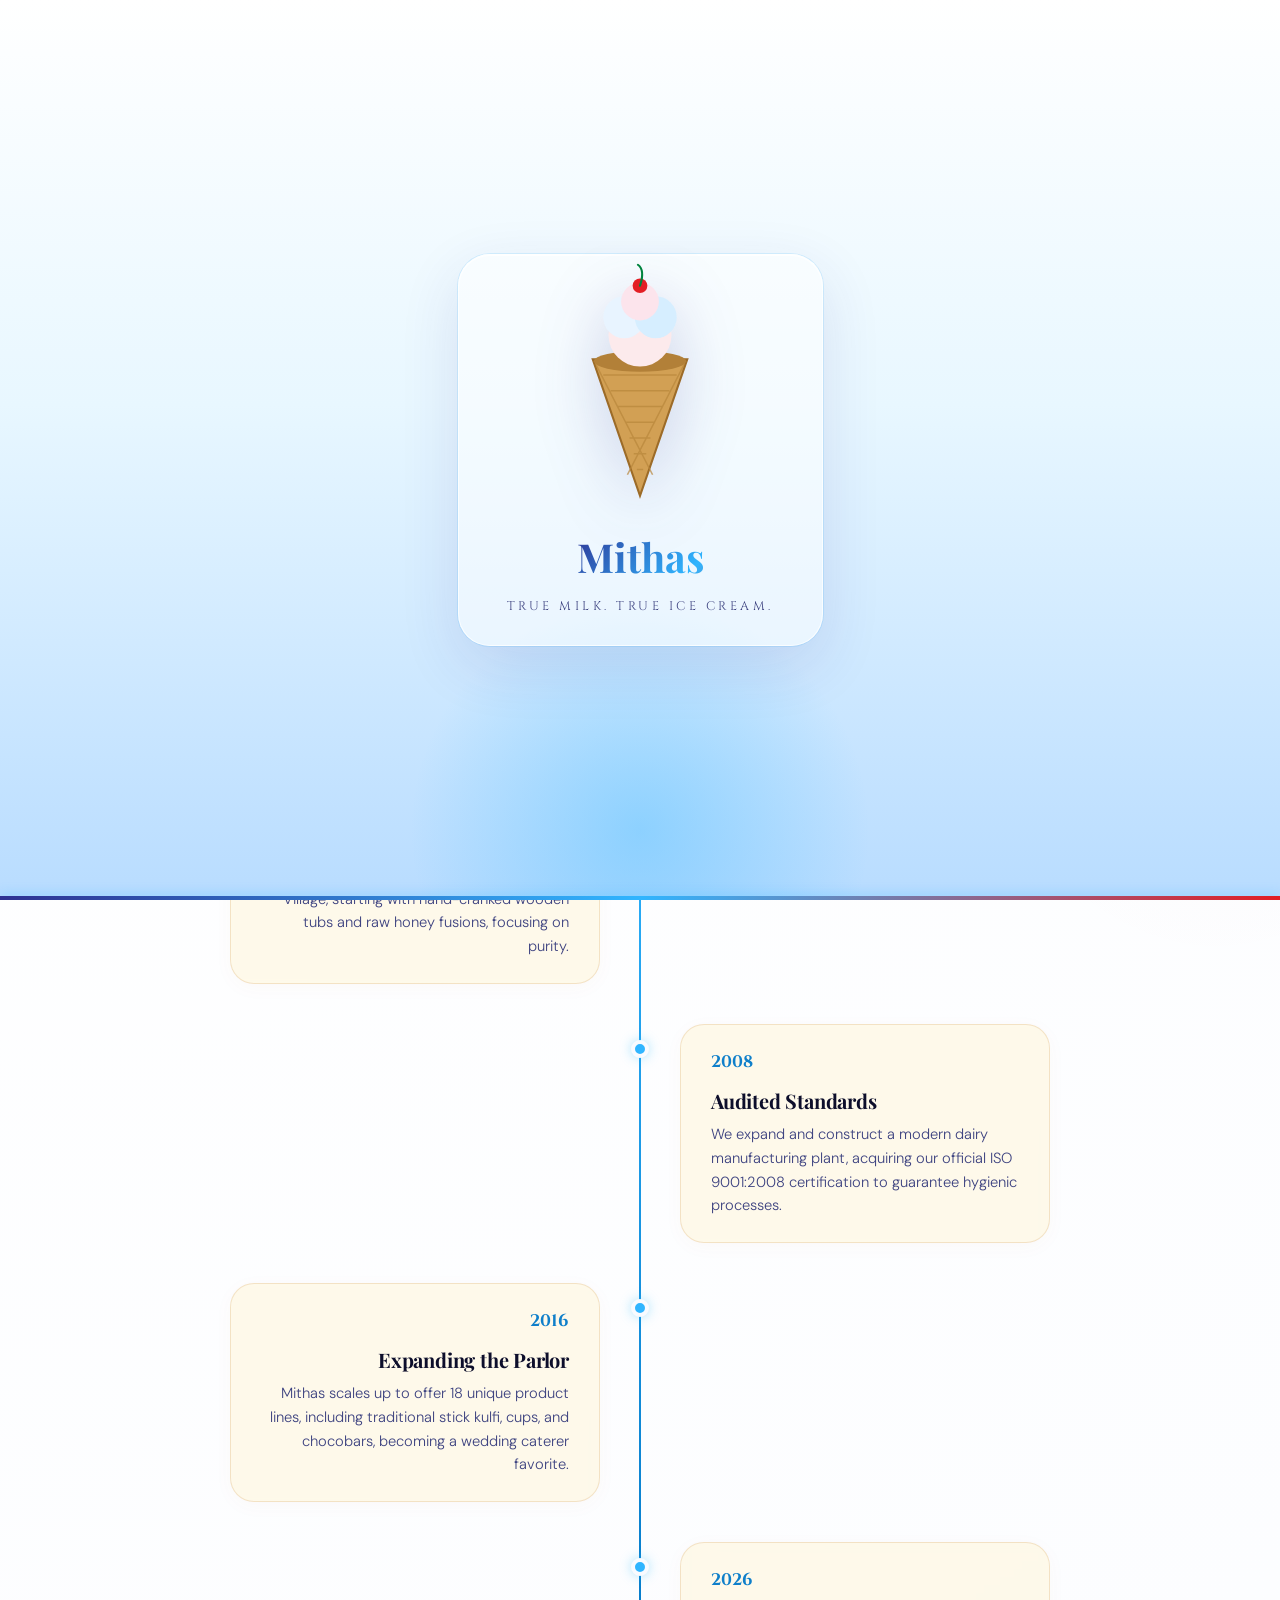
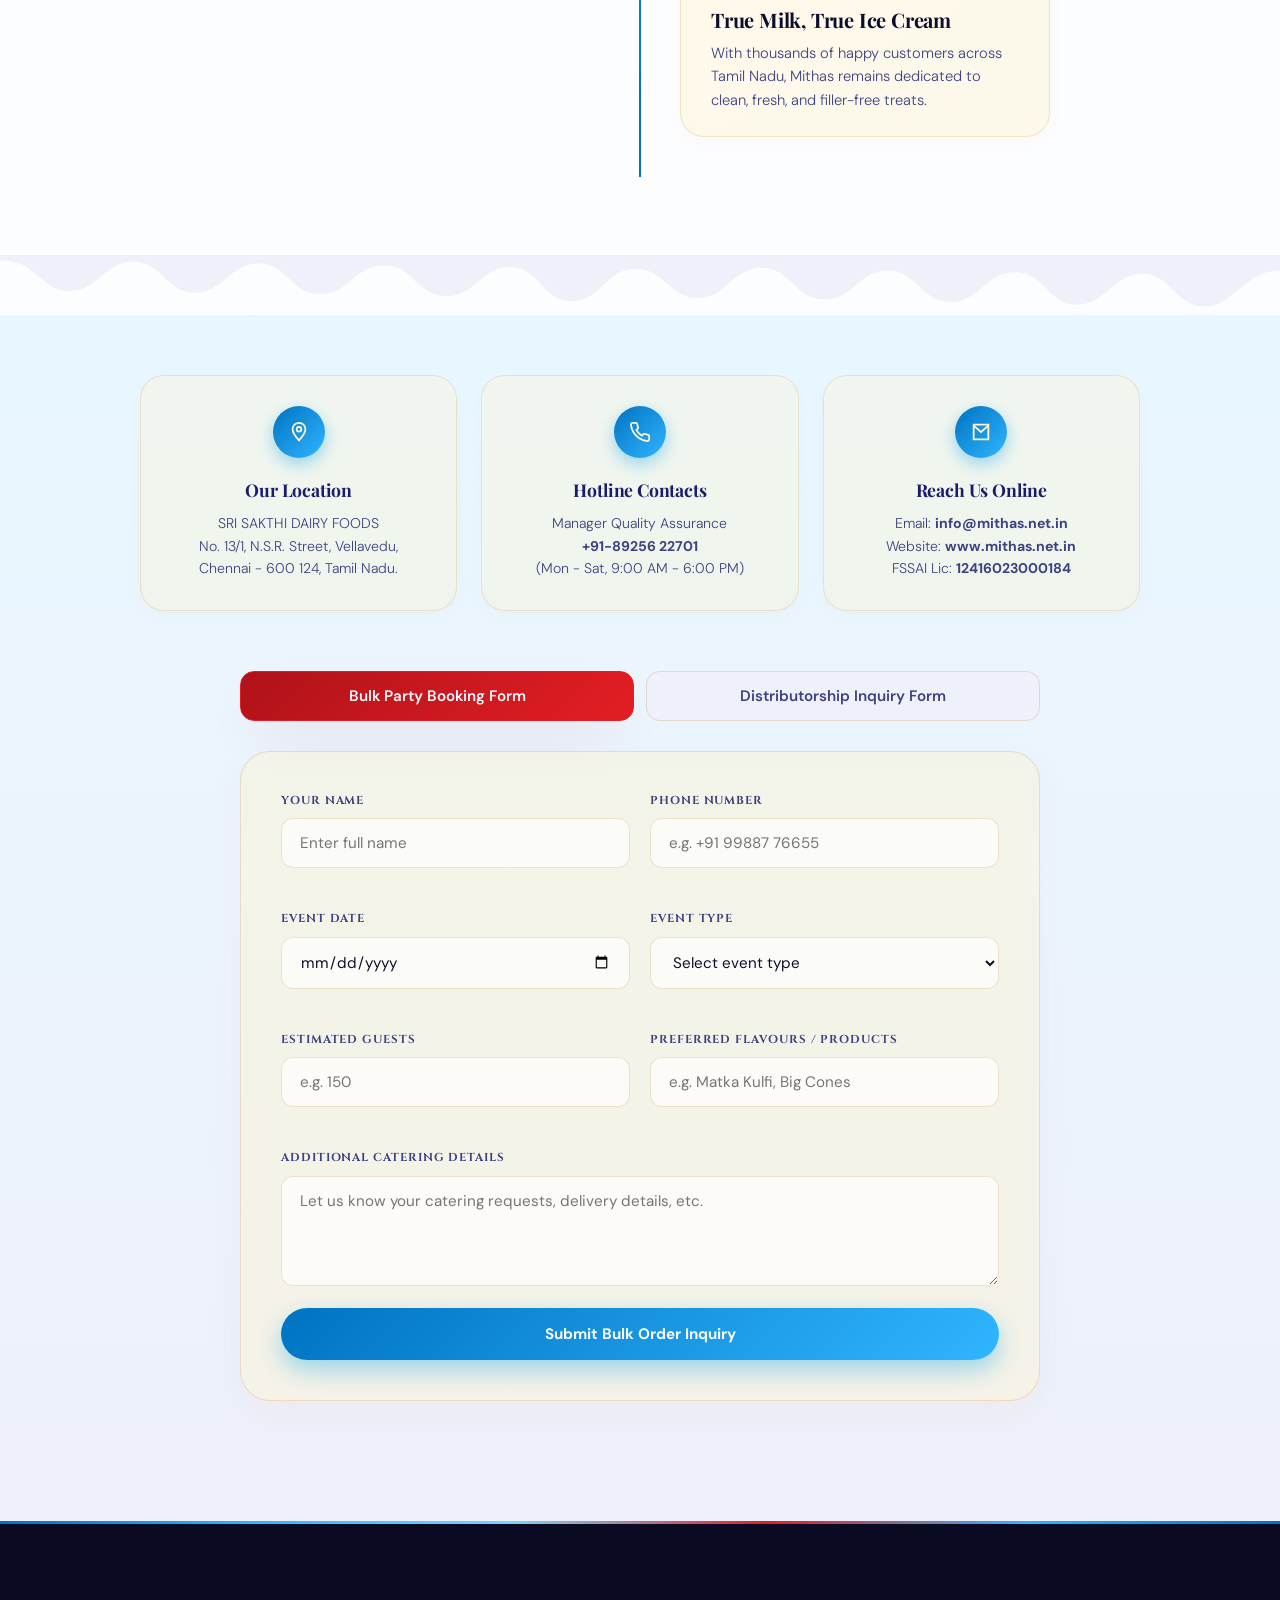
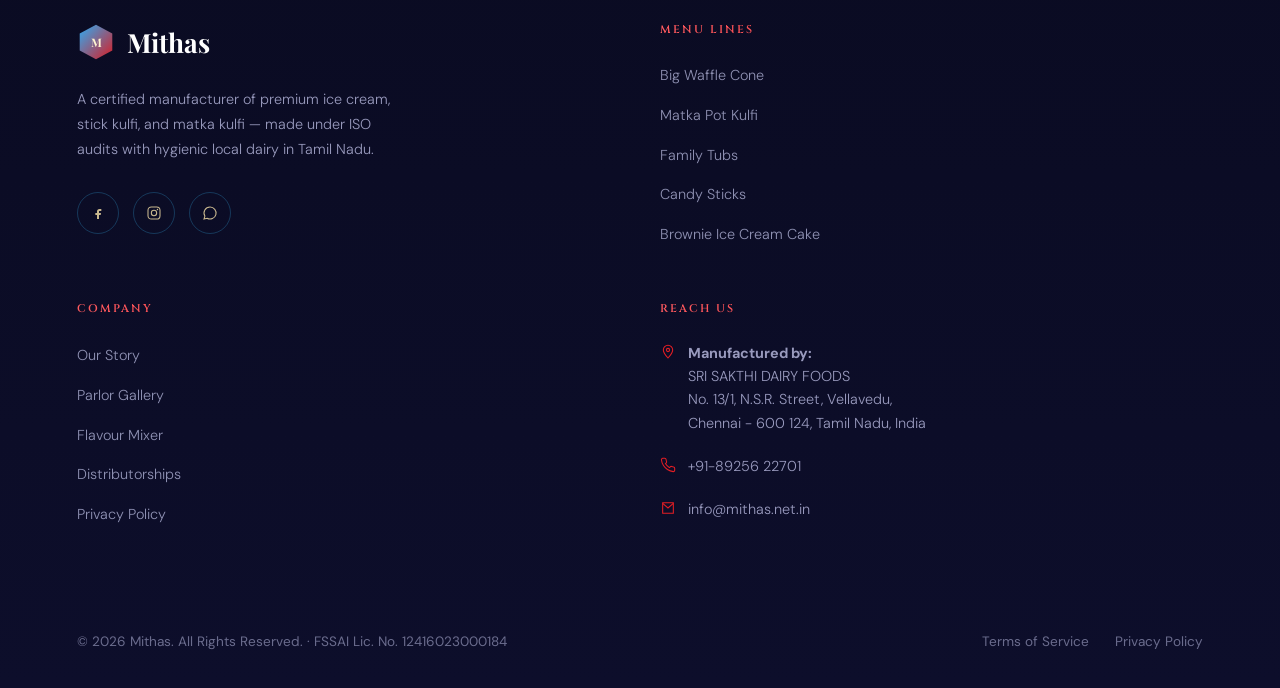
==== commit 18d63cd6: "Update contact.html" ====
--- a/contact.html
+++ b/contact.html
@@ -17,51 +17,62 @@
 
   <!-- ======= ICE CREAM PRELOADER ======= -->
   <div class="preloader" id="preloader">
+    <div class="preloader-bg-glow" aria-hidden="true"></div>
     <div class="preloader-inner">
-      <div class="preloader-cone">
-        <!-- Waffle Cone -->
-        <svg class="preloader-cone-svg" viewBox="0 0 120 200" fill="none" xmlns="http://www.w3.org/2000/svg">
-          <!-- Cone body -->
-          <polygon points="60,195 15,65 105,65" fill="#D2A054" stroke="#9C6B28" stroke-width="2"/>
-          <!-- Cone cross-hatching -->
-          <path d="M25,80 L95,80 M32,95 L88,95 M39,110 L81,110 M46,125 L74,125 M50,140 L70,140 M54,155 L66,155 M57,170 L63,170 M18,70 L72,175 M102,70 L48,175" stroke="#B8863B" stroke-width="1.5" opacity="0.7"/>
-          <!-- Cone top rim -->
-          <ellipse cx="60" cy="67" rx="44" ry="10" fill="#B28038"/>
-          <!-- Ice cream scoops -->
-          <circle cx="60" cy="42" r="30" fill="#FCEAEC">
-            <animate attributeName="cy" values="100;42" dur="1.2s" fill="freeze" calcMode="spline" keySplines="0.34 1.56 0.64 1"/>
-          </circle>
-          <circle cx="45" cy="25" r="20" fill="#FFF0E0">
-            <animate attributeName="cy" values="100;25" dur="1.2s" begin="0.15s" fill="freeze" calcMode="spline" keySplines="0.34 1.56 0.64 1"/>
-          </circle>
-          <circle cx="75" cy="25" r="20" fill="#E8F5E9">
-            <animate attributeName="cy" values="100;25" dur="1.2s" begin="0.3s" fill="freeze" calcMode="spline" keySplines="0.34 1.56 0.64 1"/>
-          </circle>
-          <circle cx="60" cy="10" r="18" fill="#FCE4EC">
-            <animate attributeName="cy" values="100;10" dur="1.2s" begin="0.45s" fill="freeze" calcMode="spline" keySplines="0.34 1.56 0.64 1"/>
-          </circle>
-          <!-- Cherry on top -->
-          <circle cx="60" cy="-5" r="7" fill="#E31E24">
-            <animate attributeName="cy" values="100;-5" dur="1.2s" begin="0.6s" fill="freeze" calcMode="spline" keySplines="0.34 1.56 0.64 1"/>
-          </circle>
-          <path d="M60,-5 Q65,-20 58,-25" stroke="#00833E" stroke-width="2" fill="none" stroke-linecap="round">
-            <animate attributeName="d" values="M60,100 Q65,90 58,85;M60,-5 Q65,-20 58,-25" dur="1.2s" begin="0.6s" fill="freeze" calcMode="spline" keySplines="0.34 1.56 0.64 1"/>
-          </path>
-        </svg>
-      </div>
-      <div class="preloader-text">
-        <span class="preloader-brand">Mithas</span>
-        <span class="preloader-tagline">True Milk. True Ice Cream.</span>
-      </div>
+      <div class="preloader-glass">
+        <div class="preloader-cone">
+          <svg class="preloader-cone-svg" viewBox="0 0 120 200" fill="none" xmlns="http://www.w3.org/2000/svg">
+            <polygon points="60,195 15,65 105,65" fill="#D2A054" stroke="#9C6B28" stroke-width="2"/>
+            <path d="M25,80 L95,80 M32,95 L88,95 M39,110 L81,110 M46,125 L74,125 M50,140 L70,140 M54,155 L66,155 M57,170 L63,170 M18,70 L72,175 M102,70 L48,175" stroke="#B8863B" stroke-width="1.5" opacity="0.7"/>
+            <ellipse cx="60" cy="67" rx="44" ry="10" fill="#B28038"/>
+            <circle cx="60" cy="42" r="30" fill="#FCEAEC">
+              <animate attributeName="cy" values="120;42" dur="1.4s" fill="freeze" calcMode="spline" keySplines="0.34 1.56 0.64 1"/>
+            </circle>
+            <circle cx="45" cy="25" r="20" fill="#E8F4FF">
+              <animate attributeName="cy" values="120;25" dur="1.4s" begin="0.12s" fill="freeze" calcMode="spline" keySplines="0.34 1.56 0.64 1"/>
+            </circle>
+            <circle cx="75" cy="25" r="20" fill="#D6EEFF">
+              <animate attributeName="cy" values="120;25" dur="1.4s" begin="0.24s" fill="freeze" calcMode="spline" keySplines="0.34 1.56 0.64 1"/>
+            </circle>
+            <circle cx="60" cy="10" r="18" fill="#FCE4EC">
+              <animate attributeName="cy" values="120;10" dur="1.4s" begin="0.36s" fill="freeze" calcMode="spline" keySplines="0.34 1.56 0.64 1"/>
+            </circle>
+            <circle cx="60" cy="-5" r="7" fill="#E31E24">
+              <animate attributeName="cy" values="120;-5" dur="1.4s" begin="0.48s" fill="freeze" calcMode="spline" keySplines="0.34 1.56 0.64 1"/>
+            </circle>
+            <path d="M60,-5 Q65,-20 58,-25" stroke="#00833E" stroke-width="2" fill="none" stroke-linecap="round">
+              <animate attributeName="d" values="M60,120 Q65,110 58,105;M60,-5 Q65,-20 58,-25" dur="1.4s" begin="0.48s" fill="freeze" calcMode="spline" keySplines="0.34 1.56 0.64 1"/>
+            </path>
+          </svg>
+        </div>
+        <div class="preloader-text">
+          <span class="preloader-brand">Mithas</span>
+          <span class="preloader-tagline">True Milk. True Ice Cream.</span>
+        </div>
+      </div>
+    </div>
+    <div class="preloader-progress" aria-hidden="true">
+      <div class="preloader-progress-bar"></div>
     </div>
   </div>
 
   <!-- Honey Drip SVG Gradients -->
   <svg width="0" height="0" style="position:absolute;overflow:hidden;">
     <defs>
+      <linearGradient id="wave-grad" x1="0%" y1="0%" x2="100%" y2="0%">
+        <stop offset="0%" stop-color="#E8F7FF"/>
+        <stop offset="40%" stop-color="#30B5FF"/>
+        <stop offset="70%" stop-color="#2E3192"/>
+        <stop offset="100%" stop-color="#E8F7FF"/>
+      </linearGradient>
+      <linearGradient id="drip-grad" x1="0" y1="0" x2="0" y2="1">
+        <stop offset="0%" stop-color="#30B5FF" stop-opacity="0.95"/>
+        <stop offset="50%" stop-color="#E31E24" stop-opacity="0.9"/>
+        <stop offset="100%" stop-color="#2E3192" stop-opacity="0.75"/>
+      </linearGradient>
       <linearGradient id="hex-grad" x1="0" y1="0" x2="1" y2="1">
-        <stop offset="0%" stop-color="#F5B942"/>
-        <stop offset="100%" stop-color="#B86A00"/>
+        <stop offset="0%" stop-color="#30B5FF"/>
+        <stop offset="100%" stop-color="#E31E24"/>
       </linearGradient>
     </defs>
   </svg>
@@ -85,8 +96,8 @@
       <ul id="navList">
         <li><a href="index.html">Home</a></li>
         <li><a href="menu.html">Menu</a></li>
-        <li><a href="contact.html" class="active-link">About &amp; Reach Us</a></li>
-        <li><a href="contact.html" class="nav-cta-mobile" style="display:none;">Find a Store</a></li>
+        <li><a href="contact.html" class="active-link">About<span class="nav-wide"> &amp; Reach Us</span></a></li>
+        <li><a href="#forms" class="nav-cta-mobile">Inquire</a></li>
       </ul>
     </nav>
     <a href="#forms" class="nav-cta">Inquire Now</a>
--- a/style.css
+++ b/style.css
@@ -7,46 +7,58 @@
 
 :root {
   /* Official Mithas Brand Palette — from logo */
-  --brand-red:       #E31E24;   /* logo red oval */
-  --brand-red-dark:  #B01219;   /* deep red */
-  --brand-red-light: #FF5A5F;   /* bright hover red */
-  --brand-blue:      #2E3192;   /* logo navy blue oval */
-  --brand-blue-dark: #1B1D6B;   /* deep navy */
-  --brand-blue-light:#4A4FC4;   /* lighter navy */
-  --brand-green:     #00833E;   /* logo green ribbon */
-  --brand-green-dark:#005C2A;   /* deep green */
-  --brand-white:     #FFFFFF;   /* pure white */
-  --brand-cream:     #F9F9FC;   /* near-white background */
-  --brand-light:     #EEF0FA;   /* light blue-tinted bg */
-
-  /* ── SKY BLUE ICE CREAM PALETTE ── */
-  --sky-1:  #40b1e6;   /* faintest ice mist */
-  --sky-2:  #B9EFFF;   /* pale sky blue (enhanced) */
-  --sky-3:  #7AD3FF;   /* soft sky blue (enhanced) */
-  --sky-4:  #30B5FF;   /* vibrant sky blue (enhanced) */
-  --sky-5:  #0f7fca;   /* deep sky blue (enhanced) */
-  --sky-6:  #0073C2;   /* dark ocean blue (enhanced) */
-  --sky-glow: rgba(0, 153, 255, 0.25);
+  --brand-red:       #E31E24;
+  --brand-red-dark:  #B01219;
+  --brand-red-light: #FF5A5F;
+  --brand-blue:      #2E3192;
+  --brand-blue-dark: #1B1D6B;
+  --brand-blue-light:#4A4FC4;
+  --brand-green:     #00833E;
+  --brand-green-dark:#005C2A;
+  --brand-white:     #FFFFFF;
+  --brand-cream:     #F9F9FC;
+  --brand-light:     #EEF0FA;
+
+  /* Sky-blue ice cream palette */
+  --sky-1:  #E8F7FF;
+  --sky-2:  #B9EFFF;
+  --sky-3:  #7AD3FF;
+  --sky-4:  #30B5FF;
+  --sky-5:  #0F7FCA;
+  --sky-6:  #0073C2;
+  --sky-glow: rgba(48, 181, 255, 0.30);
   --sky-shadow: 0 14px 40px rgba(0, 153, 255, 0.35);
   --ice-white: rgba(240, 252, 255, 0.92);
 
-  /* Semantic aliases (kept for broad compatibility) */
+  /* Accent & gradient tokens */
+  --accent-berry:    #C2185B;
+  --accent-mango:    #FF8F00;
+  --accent-mint:     #00BFA5;
+  --gradient-brand:  linear-gradient(135deg, var(--brand-blue-dark) 0%, var(--brand-blue) 40%, var(--brand-red) 100%);
+  --gradient-ice:    linear-gradient(135deg, var(--sky-6), var(--sky-4), var(--sky-2));
+  --gradient-cta:    linear-gradient(135deg, var(--brand-red-dark), var(--brand-red), var(--brand-red-light));
+  --gradient-hero:   linear-gradient(160deg, #FFFFFF 0%, var(--sky-1) 45%, var(--brand-light) 100%);
+  --glow-red:        rgba(227, 30, 36, 0.40);
+  --glow-blue:       rgba(46, 49, 146, 0.28);
+  --glow-sky:        rgba(48, 181, 255, 0.45);
+
+  /* Semantic aliases */
   --honey:        var(--brand-red);
   --honey-light:  var(--brand-red-light);
   --honey-dark:   var(--brand-red-dark);
   --honey-pale:   var(--brand-light);
   --honey-glow:   rgba(46, 49, 146, 0.15);
-  --comb:         #0D0E2B;   /* near-black navy */
-  --comb-mid:     #0f14bd;   /* navy blue for text */
-  --wax:          #E8E9F8;   /* pale blue-white */
-  --wax-warm:     #D0D2F0;   /* medium blue-tint */
-  --pollen:       #F9F9FC;   /* page background */
+  --comb:         #0D0E2B;
+  --comb-mid:     #3D4280;
+  --wax:          #E8F4FF;
+  --wax-warm:     #D0E8FF;
+  --pollen:       #F9FBFF;
   --honey-accent: var(--brand-green);
-  --line-h:       rgba(46, 49, 146, 0.18);
-  --shadow-h:     0 24px 56px -20px rgba(227, 30, 36, 0.30);
-  --shadow-deep:  0 40px 80px -30px rgba(13, 14, 43, 0.40);
-  --shadow-glow:  0 0 35px rgba(48, 181, 255, 0.45);
-  --glass:        rgba(240, 252, 255, 0.86);
+  --line-h:       rgba(46, 49, 146, 0.14);
+  --shadow-h:     0 24px 56px -20px rgba(227, 30, 36, 0.32);
+  --shadow-deep:  0 40px 80px -30px rgba(13, 14, 43, 0.38);
+  --shadow-glow:  0 0 40px var(--glow-sky);
+  --glass:        rgba(240, 252, 255, 0.88);
 }
 
 /* ── GENERAL RESET & STYLES ── */
@@ -61,7 +73,10 @@
   scrollbar-color: var(--honey) var(--honey-pale);
 }
 body { 
-  background: radial-gradient(circle at top left, #FFFFFF 0%, var(--pollen) 100%);
+  background:
+    radial-gradient(ellipse 80% 50% at 10% -10%, rgba(48, 181, 255, 0.12), transparent 55%),
+    radial-gradient(ellipse 60% 40% at 95% 5%, rgba(227, 30, 36, 0.06), transparent 50%),
+    radial-gradient(circle at top left, #ffffff 0%, var(--pollen) 100%);
   color: var(--comb);
   font-family: 'DM Sans', sans-serif;
   overflow-x: hidden;
@@ -268,6 +283,9 @@
   display: flex;
   align-items: center;
   gap: 8px;
+  flex: 0 0 auto;
+  min-width: 0;
+  max-width: min(200px, 34vw);
   font-family: 'Playfair Display', serif;
   font-weight: 700;
   font-size: 1.25rem;
@@ -275,19 +293,28 @@
   text-decoration: none;
 }
 .mithas-logo {
-  height: 68px;
+  height: 56px;
   width: auto;
-  max-width: 340px;
+  max-width: min(200px, 34vw);
+  max-height: 56px;
   object-fit: contain;
+  object-position: left center;
   display: block;
-  transition: all 0.4s cubic-bezier(0.25, 0.8, 0.25, 1);
+  transition: height 0.4s cubic-bezier(0.25, 0.8, 0.25, 1),
+              max-width 0.4s cubic-bezier(0.25, 0.8, 0.25, 1),
+              filter 0.4s ease;
   filter: drop-shadow(0 2px 6px rgba(227,30,36,0.15));
+}
+.logo:has(.mithas-logo) > span {
+  display: none;
 }
 .logo:hover .mithas-logo {
   transform: scale(1.04);
 }
 header.scrolled .mithas-logo {
-  height: 38px;
+  height: 44px;
+  max-height: 44px;
+  max-width: min(170px, 30vw);
 }
 .logo-img {
   display: none;
@@ -306,11 +333,20 @@
   color: var(--brand-green);
   margin-top: 2px;
 }
+nav {
+  flex: 1 1 auto;
+  display: flex;
+  justify-content: center;
+  min-width: 0;
+}
 nav ul {
   display: flex;
   gap: 24px;
   list-style: none;
   align-items: center;
+}
+nav a .nav-wide {
+  display: inline;
 }
 nav a {
   font-family: 'DM Sans', sans-serif;
@@ -347,6 +383,9 @@
   width: 100%;
   left: 0;
 }
+nav ul .nav-cta-mobile {
+  display: none;
+}
 .nav-cta {
   background: linear-gradient(135deg, var(--brand-red-light), var(--brand-red-dark));
   color: #fff !important;
@@ -354,6 +393,8 @@
   border-radius: 30px;
   font-size: 0.78rem;
   font-weight: 600;
+  flex: 0 0 auto;
+  white-space: nowrap;
   box-shadow: 0 6px 20px rgba(227,30,36,0.35);
   transition: transform 0.25s, box-shadow 0.25s;
   animation: cta-pulse 3s infinite;
@@ -491,16 +532,22 @@
 .hero-orb1 {
   width: 520px;
   height: 520px;
-  background: rgba(227, 30, 36, 0.12);
+  background: radial-gradient(circle, rgba(227, 30, 36, 0.18) 0%, rgba(227, 30, 36, 0.04) 70%);
   top: -80px;
   right: -50px;
+  animation: orb-drift 9s ease-in-out infinite alternate;
 }
 .hero-orb2 {
   width: 400px;
   height: 400px;
-  background: rgba(0, 153, 255, 0.18);
+  background: radial-gradient(circle, rgba(48, 181, 255, 0.28) 0%, rgba(46, 49, 146, 0.06) 70%);
   bottom: -50px;
   left: -50px;
+  animation: orb-drift 11s ease-in-out infinite alternate-reverse;
+}
+@keyframes orb-drift {
+  0%   { transform: translate(0, 0) scale(1); }
+  100% { transform: translate(35px, -45px) scale(1.1); }
 }
 .hero-grid {
   display: grid;
@@ -529,8 +576,8 @@
   flex-shrink: 0;
 }
 @keyframes pulse {
-  0%, 100% { transform: scale(1); box-shadow: 0 0 0 3px rgba(232, 146, 10, 0.25); }
-  50% { transform: scale(1.3); box-shadow: 0 0 0 8px rgba(232, 146, 10, 0); }
+  0%, 100% { transform: scale(1); box-shadow: 0 0 0 3px rgba(227, 30, 36, 0.28); }
+  50% { transform: scale(1.3); box-shadow: 0 0 0 10px rgba(48, 181, 255, 0); }
 }
 .hero h1 {
   font-size: clamp(2.4rem, 5.5vw, 4.6rem);
@@ -554,7 +601,7 @@
   bottom: 4px;
   height: 0.12em;
   z-index: -1;
-  background: linear-gradient(90deg, rgba(245, 185, 66, 0.5), rgba(232, 146, 10, 0.25));
+  background: linear-gradient(90deg, rgba(48, 181, 255, 0.55), rgba(227, 30, 36, 0.35));
   border-radius: 3px;
   transform: scaleX(0);
   transform-origin: left;
@@ -2616,53 +2663,112 @@
 
 @media (max-width: 768px) {
   header {
-    padding: 10px 5vw !important;
+    padding: 8px 4vw !important;
+    gap: 8px;
+    flex-wrap: nowrap;
+    align-items: center;
+  }
+  header.scrolled {
+    padding: 6px 4vw !important;
+  }
+  .logo {
+    flex: 0 0 auto;
+    max-width: min(122px, 34vw);
   }
   .mithas-logo {
-    height: 38px !important;
+    height: 40px !important;
+    max-height: 40px !important;
+    max-width: min(122px, 34vw) !important;
   }
   header.scrolled .mithas-logo {
-    height: 32px !important;
+    height: 36px !important;
+    max-height: 36px !important;
+    max-width: min(112px, 32vw) !important;
+  }
+  .logo:hover .mithas-logo {
+    transform: none;
+  }
+  nav {
+    order: 0;
+    flex: 1 1 auto;
+    width: auto;
+    justify-content: flex-end;
   }
   nav ul {
-    position: fixed;
-    top: 0;
-    right: 0;
-    height: 100vh;
-    width: min(80%, 320px);
-    background: linear-gradient(160deg, #fff, var(--sky-1));
-    flex-direction: column;
+    position: static;
+    transform: none !important;
+    width: auto;
+    height: auto;
+    min-height: 0;
+    flex-direction: row;
+    justify-content: flex-end;
+    align-items: stretch;
+    gap: 5px;
+    padding: 0;
+    background: transparent;
+    box-shadow: none;
+    border: none;
+    z-index: auto;
+  }
+  nav ul.open {
+    transform: none !important;
+  }
+  nav ul li {
+    flex: 0 0 auto;
+    min-width: 0;
+  }
+  nav ul a {
+    display: flex;
+    align-items: center;
     justify-content: center;
-    gap: 32px;
-    transform: translateX(100%);
-    transition: transform 0.4s cubic-bezier(0.25, 0.8, 0.25, 1);
-    box-shadow: -20px 0 60px rgba(14, 165, 233, 0.18);
-    z-index: 1050;
-    padding: 40px;
-    border-left: 1px solid rgba(56,189,248,0.20);
-  }
-  nav ul.open {
-    transform: translateX(0);
+    font-size: 0.58rem;
+    font-weight: 600;
+    padding: 6px 6px;
+    border-radius: 9px;
+    background: rgba(48, 181, 255, 0.1);
+    border: 1px solid rgba(48, 181, 255, 0.22);
+    color: var(--brand-blue-dark);
+    text-align: center;
+    line-height: 1.2;
+    min-height: 30px;
+    white-space: nowrap;
+  }
+  nav ul a::after {
+    display: none;
+  }
+  nav ul a:hover,
+  nav ul a.active-link {
+    background: linear-gradient(135deg, rgba(227, 30, 36, 0.12), rgba(255, 90, 95, 0.08));
+    border-color: rgba(227, 30, 36, 0.35);
+    color: var(--brand-red-dark);
+  }
+  nav a .nav-wide {
+    display: none;
   }
   .menu-toggle {
-    display: flex;
+    display: none !important;
   }
   .nav-cta {
     display: none;
   }
-  nav ul a {
-    font-size: 1.15rem;
-    font-weight: 600;
-  }
   nav ul .nav-cta-mobile {
-    display: inline-flex;
-    background: linear-gradient(135deg, var(--sky-6), var(--sky-4));
+    display: none !important;
+    background: linear-gradient(135deg, var(--brand-red), var(--brand-red-dark));
     color: #fff !important;
-    padding: 12px 30px;
-    border-radius: 30px;
-    font-weight: 700;
-    box-shadow: 0 8px 22px rgba(14,165,233,0.35);
-    justify-content: center;
+    border-color: transparent;
+    font-size: 0.58rem;
+    box-shadow: 0 4px 14px rgba(227, 30, 36, 0.3);
+  }
+  nav ul .nav-cta-mobile:hover {
+    background: linear-gradient(135deg, var(--brand-red-light), var(--brand-red));
+    color: #fff !important;
+  }
+
+  .hero {
+    padding-top: 118px;
+  }
+  .page-hero {
+    padding-top: 118px;
   }
   
   /* Mobile Flavour Mixer - Sticky scoop visual card */
@@ -2702,6 +2808,30 @@
   /* Section head tighter on mobile */
   .section-head {
     margin-bottom: 48px;
+  }
+}
+
+@media (max-width: 400px) {
+  .logo {
+    max-width: min(105px, 30vw);
+  }
+  .mithas-logo {
+    height: 34px !important;
+    max-height: 34px !important;
+    max-width: min(105px, 30vw) !important;
+  }
+  header.scrolled .mithas-logo {
+    height: 32px !important;
+    max-height: 32px !important;
+    max-width: min(98px, 28vw) !important;
+  }
+  nav ul {
+    gap: 4px;
+  }
+  nav ul a {
+    font-size: 0.54rem;
+    padding: 5px 5px;
+    min-height: 28px;
   }
 }
 
@@ -3037,143 +3167,1138 @@
 }
 
 /* ============================================================
-   ICE CREAM PRELOADER — Bottom to Top Animation
+   ICE CREAM PRELOADER — Rise from bottom, slide up to reveal
 ============================================================ */
 .preloader {
   position: fixed;
-  top: 0;
-  left: 0;
-  width: 100%;
-  height: 100%;
+  inset: 0;
   z-index: 99999;
   display: flex;
   align-items: center;
   justify-content: center;
-  background: radial-gradient(ellipse at center bottom, #1a0a2e 0%, #0d0e2b 40%, #060612 100%);
-  transition: opacity 0.6s cubic-bezier(0.4, 0, 0.2, 1), visibility 0.6s;
+  background: linear-gradient(180deg, #FFFFFF 0%, #E8F7FF 45%, #B8DCFF 100%);
   overflow: hidden;
-}
-.preloader::before {
+  transform: translateY(0);
+  transition: transform 1s cubic-bezier(0.76, 0, 0.24, 1);
+}
+.preloader-bg-glow {
+  position: absolute;
+  bottom: -20%;
+  left: 50%;
+  transform: translateX(-50%);
+  width: 500px;
+  height: 500px;
+  border-radius: 50%;
+  background: radial-gradient(circle, rgba(48, 181, 255, 0.35) 0%, transparent 65%);
+  animation: preloader-glow-rise 2s ease-in-out infinite alternate;
+}
+@keyframes preloader-glow-rise {
+  0%   { transform: translateX(-50%) translateY(20px) scale(0.9); opacity: 0.6; }
+  100% { transform: translateX(-50%) translateY(-10px) scale(1.1); opacity: 1; }
+}
+
+.preloader-inner {
+  display: flex;
+  flex-direction: column;
+  align-items: center;
+  z-index: 2;
+  animation: preloader-inner-rise 1.2s cubic-bezier(0.34, 1.45, 0.64, 1) forwards;
+  transform: translateY(110vh);
+}
+@keyframes preloader-inner-rise {
+  0%   { transform: translateY(110vh) scale(0.85); opacity: 0; }
+  55%  { transform: translateY(-12px) scale(1.03); opacity: 1; }
+  75%  { transform: translateY(6px) scale(0.98); opacity: 1; }
+  100% { transform: translateY(0) scale(1); opacity: 1; }
+}
+
+.preloader-glass {
+  background: rgba(255, 255, 255, 0.55);
+  backdrop-filter: blur(24px);
+  -webkit-backdrop-filter: blur(24px);
+  border: 1px solid rgba(255, 255, 255, 0.75);
+  border-radius: 32px;
+  padding: 36px 48px 28px;
+  box-shadow:
+    0 20px 60px rgba(46, 49, 146, 0.12),
+    0 0 0 1px rgba(48, 181, 255, 0.15),
+    inset 0 1px 0 rgba(255, 255, 255, 0.8);
+  display: flex;
+  flex-direction: column;
+  align-items: center;
+  gap: 24px;
+}
+
+.preloader-cone {
+  width: 130px;
+  height: 210px;
+  filter: drop-shadow(0 16px 32px rgba(46, 49, 146, 0.2));
+}
+.preloader-cone-svg {
+  width: 100%;
+  height: 100%;
+  overflow: visible;
+}
+
+.preloader-text {
+  display: flex;
+  flex-direction: column;
+  align-items: center;
+  gap: 8px;
+  opacity: 0;
+  animation: preloader-text-in 0.7s ease forwards 0.85s;
+}
+.preloader-brand {
+  font-family: 'Playfair Display', serif;
+  font-size: 2.5rem;
+  font-weight: 700;
+  background: linear-gradient(135deg, #2E3192, #30B5FF, #E31E24);
+  background-size: 200% auto;
+  -webkit-background-clip: text;
+  -webkit-text-fill-color: transparent;
+  background-clip: text;
+  animation: preloader-brand-shimmer 4s ease infinite;
+}
+.preloader-tagline {
+  font-family: 'Cinzel', serif;
+  font-size: 0.78rem;
+  letter-spacing: 0.28em;
+  color: #3D4280;
+  text-transform: uppercase;
+}
+@keyframes preloader-text-in {
+  0%   { opacity: 0; transform: translateY(24px); }
+  100% { opacity: 1; transform: translateY(0); }
+}
+@keyframes preloader-brand-shimmer {
+  0%, 100% { background-position: 0% center; }
+  50%      { background-position: 100% center; }
+}
+
+/* Bottom progress bar fills as content rises */
+.preloader-progress {
+  position: absolute;
+  bottom: 0;
+  left: 0;
+  width: 100%;
+  height: 4px;
+  background: rgba(46, 49, 146, 0.1);
+  z-index: 3;
+}
+.preloader-progress-bar {
+  height: 100%;
+  width: 0%;
+  background: linear-gradient(90deg, #2E3192, #30B5FF, #E31E24);
+  animation: preloader-bar-fill 2.4s cubic-bezier(0.4, 0, 0.2, 1) forwards;
+  box-shadow: 0 0 12px rgba(48, 181, 255, 0.5);
+}
+@keyframes preloader-bar-fill {
+  0%   { width: 0%; }
+  100% { width: 100%; }
+}
+
+/* Exit: entire screen slides up to reveal site */
+.preloader.loaded {
+  transform: translateY(-100%);
+  pointer-events: none;
+  transition: transform 1s cubic-bezier(0.76, 0, 0.24, 1), visibility 0s 1s;
+  visibility: hidden;
+}
+
+body.preloader-active {
+  overflow: hidden;
+}
+
+@media (max-width: 600px) {
+  .preloader-glass {
+    padding: 28px 32px 22px;
+    border-radius: 24px;
+  }
+  .preloader-cone {
+    width: 100px;
+    height: 170px;
+  }
+  .preloader-brand {
+    font-size: 1.9rem;
+  }
+  .preloader-tagline {
+    font-size: 0.65rem;
+    letter-spacing: 0.2em;
+  }
+}
+
+/* ============================================================
+   ENHANCED THEME v2 — Brand polish, animations, placeholders
+============================================================ */
+
+/* Page hero animated aurora */
+.page-hero {
+  background: linear-gradient(180deg, var(--sky-1) 0%, var(--pollen) 100%);
+  border-bottom: 1px solid rgba(46, 49, 146, 0.08);
+  overflow: hidden;
+}
+.page-hero::after {
+  content: '';
+  position: absolute;
+  inset: 0;
+  background:
+    radial-gradient(ellipse 50% 80% at 20% 50%, rgba(48, 181, 255, 0.14), transparent 60%),
+    radial-gradient(ellipse 40% 60% at 80% 30%, rgba(227, 30, 36, 0.08), transparent 55%);
+  animation: aurora-shift 8s ease-in-out infinite alternate;
+  pointer-events: none;
+}
+@keyframes aurora-shift {
+  0%   { opacity: 0.7; transform: scale(1) translateX(0); }
+  100% { opacity: 1; transform: scale(1.05) translateX(2%); }
+}
+.page-hero-comb {
+  opacity: 0.04;
+  background-image: url("data:image/svg+xml,%3Csvg xmlns='http://www.w3.org/2000/svg' width='56' height='100'%3E%3Cpath d='M28 66L0 50V18L28 2l28 16v32zm0 34L0 84V52l28 16 28-16v32z' stroke='%232E3192' stroke-width='1.5' fill='none'/%3E%3C/svg%3E");
+}
+
+/* Section headings — animated underline */
+.section-head h2 {
+  position: relative;
+  display: inline-block;
+}
+.section-head h2::after {
+  content: '';
+  position: absolute;
+  left: 50%;
+  bottom: -10px;
+  width: 0;
+  height: 3px;
+  border-radius: 3px;
+  background: var(--gradient-ice);
+  transform: translateX(-50%);
+  transition: width 0.8s cubic-bezier(0.25, 0.8, 0.25, 1);
+}
+.section-head.in h2::after,
+.reveal.in .section-head h2::after {
+  width: 72px;
+}
+
+/* Enhanced reveal with subtle scale */
+.reveal.in {
+  animation: reveal-pop 0.85s cubic-bezier(0.215, 0.61, 0.355, 1) forwards;
+}
+@keyframes reveal-pop {
+  0%   { opacity: 0; transform: translateY(35px) scale(0.97); }
+  100% { opacity: 1; transform: translateY(0) scale(1); }
+}
+
+/* Primary button shimmer sweep */
+.btn-primary {
+  position: relative;
+  overflow: hidden;
+}
+.btn-primary::after {
+  content: '';
+  position: absolute;
+  top: 0;
+  left: -100%;
+  width: 60%;
+  height: 100%;
+  background: linear-gradient(90deg, transparent, rgba(255,255,255,0.35), transparent);
+  animation: btn-shimmer 3.5s ease-in-out infinite;
+}
+@keyframes btn-shimmer {
+  0%, 70%  { left: -100%; }
+  100%     { left: 150%; }
+}
+
+/* Product card shine on hover */
+.product-card {
+  position: relative;
+  overflow: hidden;
+  transition: transform 0.35s ease, box-shadow 0.35s ease;
+}
+.product-card::before {
+  content: '';
+  position: absolute;
+  top: 0;
+  left: -120%;
+  width: 60%;
+  height: 100%;
+  background: linear-gradient(105deg, transparent 40%, rgba(255,255,255,0.45) 50%, transparent 60%);
+  z-index: 5;
+  pointer-events: none;
+  transition: left 0.6s ease;
+}
+.product-card:hover::before {
+  left: 130%;
+}
+.product-card:hover {
+  box-shadow: 0 28px 60px rgba(46, 49, 146, 0.14), 0 8px 24px var(--glow-sky);
+}
+
+/* Gallery items — brand glow + entrance */
+.g-item {
+  box-shadow: 0 15px 40px rgba(46, 49, 146, 0.12);
+  border: 1px solid rgba(48, 181, 255, 0.22);
+  transition: transform 0.45s cubic-bezier(0.25, 0.8, 0.25, 1), box-shadow 0.45s ease;
+}
+.g-item:hover {
+  transform: translateY(-8px) scale(1.02);
+  box-shadow: 0 24px 50px rgba(48, 181, 255, 0.28);
+}
+.g-item::before {
+  background: linear-gradient(185deg, rgba(48, 181, 255, 0.12) 0%, transparent 40%, rgba(13, 14, 43, 0.72) 100%);
+}
+
+/* CTA strip pulse glow */
+.cta-strip {
+  animation: cta-glow 4s ease-in-out infinite alternate;
+}
+@keyframes cta-glow {
+  0%   { box-shadow: 0 20px 60px rgba(46, 49, 146, 0.25); }
+  100% { box-shadow: 0 28px 70px rgba(48, 181, 255, 0.35), 0 0 30px rgba(227, 30, 36, 0.15); }
+}
+
+/* Why cards — icon pulse */
+.why-icon {
+  animation: icon-bob 3s ease-in-out infinite;
+}
+.why-card:nth-child(2) .why-icon { animation-delay: 0.5s; }
+.why-card:nth-child(3) .why-icon { animation-delay: 1s; }
+.why-card:nth-child(4) .why-icon { animation-delay: 1.5s; }
+@keyframes icon-bob {
+  0%, 100% { transform: translateY(0); }
+  50%      { transform: translateY(-4px); }
+}
+
+/* Menu product placeholders (no duplicate stock photos) */
+.product-placeholder {
+  display: flex;
+  align-items: center;
+  justify-content: center;
+  min-height: 140px;
+  border-radius: 16px;
+  position: relative;
+  overflow: hidden;
+  animation: ph-shimmer 4s ease-in-out infinite;
+}
+.product-placeholder::before {
+  content: '';
+  position: absolute;
+  inset: 0;
+  background: linear-gradient(135deg, rgba(255,255,255,0.25) 0%, transparent 50%);
+  pointer-events: none;
+}
+.product-placeholder .ph-icon {
+  font-size: 2.8rem;
+  filter: drop-shadow(0 4px 12px rgba(0,0,0,0.15));
+  z-index: 1;
+  animation: ph-float 3s ease-in-out infinite;
+}
+@keyframes ph-shimmer {
+  0%, 100% { filter: brightness(1); }
+  50%      { filter: brightness(1.08); }
+}
+@keyframes ph-float {
+  0%, 100% { transform: translateY(0) scale(1); }
+  50%      { transform: translateY(-6px) scale(1.05); }
+}
+.ph-sky    { background: linear-gradient(145deg, var(--sky-3), var(--sky-6)); }
+.ph-rose   { background: linear-gradient(145deg, #F8BBD9, var(--accent-berry)); }
+.ph-mint   { background: linear-gradient(145deg, #80DEEA, var(--accent-mint)); }
+.ph-gold   { background: linear-gradient(145deg, #FFE082, var(--accent-mango)); }
+.ph-choco  { background: linear-gradient(145deg, #BCAAA4, #5D4037); }
+.ph-berry  { background: linear-gradient(145deg, #CE93D8, #6A1B9A); }
+.ph-cream  { background: linear-gradient(145deg, #FFF8E1, #FFCC80); }
+
+/* Brand color overrides — replace legacy amber tints */
+.search-input {
+  border-color: rgba(46, 49, 146, 0.18);
+  box-shadow: 0 10px 30px rgba(46, 49, 146, 0.06);
+}
+.cat-section {
+  border-color: rgba(46, 49, 146, 0.10);
+  box-shadow: 0 2px 12px rgba(46, 49, 146, 0.05);
+}
+.cat-header:hover {
+  background: rgba(48, 181, 255, 0.06);
+}
+.cat-header:active {
+  background: rgba(48, 181, 255, 0.10);
+}
+.pc-foot {
+  border-top-color: rgba(46, 49, 146, 0.10);
+}
+.tab-btn {
+  background: rgba(232, 247, 255, 0.9);
+  border-color: rgba(46, 49, 146, 0.14);
+}
+.tab-btn::before {
+  background: linear-gradient(135deg, rgba(48, 181, 255, 0.12), transparent);
+}
+.tab-btn:hover {
+  box-shadow: 0 6px 18px rgba(48, 181, 255, 0.14);
+}
+.mixer-opt {
+  border-color: rgba(46, 49, 146, 0.16);
+  box-shadow: 0 3px 6px rgba(46, 49, 146, 0.04);
+}
+.mixer-opt:hover {
+  box-shadow: 0 6px 15px rgba(48, 181, 255, 0.14);
+}
+.product-card {
+  border-color: rgba(46, 49, 146, 0.10);
+}
+.pc-media {
+  box-shadow: inset 0 0 30px rgba(46, 49, 146, 0.06);
+}
+
+/* Eyebrow — brand red with soft glow */
+.section-head .eyebrow,
+.hero .eyebrow {
+  color: var(--brand-red);
+  text-shadow: 0 0 20px rgba(227, 30, 36, 0.15);
+}
+.page-hero .eyebrow {
+  color: var(--sky-5);
+}
+
+@media (prefers-reduced-motion: reduce) {
+  .hero-orb1, .hero-orb2,
+  .btn-primary::after,
+  .why-icon,
+  .product-placeholder,
+  .cta-strip,
+  .page-hero::after {
+    animation: none !important;
+  }
+  .product-card::before {
+    display: none;
+  }
+}
+
+.page-home {
+  background: linear-gradient(180deg, #FFFFFF 0%, #F0F8FF 100%);
+}
+
+/* ============================================================
+   HOME PAGE — Glass hero + clean white & blue below
+============================================================ */
+
+/* ── HERO: aurora sky + glass panels + rich motion ── */
+.page-home .hero {
+  background:
+    radial-gradient(ellipse 90% 70% at 75% -10%, rgba(48, 181, 255, 0.35), transparent 55%),
+    radial-gradient(ellipse 60% 50% at 5% 90%, rgba(227, 30, 36, 0.12), transparent 50%),
+    radial-gradient(ellipse 50% 40% at 95% 70%, rgba(0, 131, 62, 0.1), transparent 45%),
+    linear-gradient(165deg, #FFFFFF 0%, #E8F7FF 45%, #B8E4FF 75%, #D6EEFF 100%);
+  background-size: 100% 100%, 100% 100%, 100% 100%, 200% 200%;
+  animation: hero-bg-breathe 14s ease-in-out infinite alternate;
+}
+@keyframes hero-bg-breathe {
+  0%   { background-position: 0% 0%, 0% 0%, 0% 0%, 0% 50%; }
+  100% { background-position: 0% 0%, 0% 0%, 0% 0%, 100% 50%; }
+}
+
+.page-home .hero-aurora {
+  position: absolute;
+  inset: 0;
+  z-index: 0;
+  overflow: hidden;
+  pointer-events: none;
+}
+.page-home .aurora-layer {
+  position: absolute;
+  border-radius: 50%;
+  filter: blur(70px);
+  opacity: 0.55;
+  will-change: transform;
+}
+.page-home .aurora-a {
+  width: 55vw;
+  height: 55vw;
+  max-width: 620px;
+  max-height: 620px;
+  top: -15%;
+  right: -8%;
+  background: radial-gradient(circle, rgba(48, 181, 255, 0.7) 0%, rgba(46, 49, 146, 0.2) 45%, transparent 70%);
+  animation: aurora-drift-a 11s ease-in-out infinite alternate;
+}
+.page-home .aurora-b {
+  width: 45vw;
+  height: 45vw;
+  max-width: 500px;
+  max-height: 500px;
+  bottom: -10%;
+  left: -12%;
+  background: radial-gradient(circle, rgba(227, 30, 36, 0.35) 0%, rgba(255, 90, 95, 0.15) 40%, transparent 68%);
+  animation: aurora-drift-b 13s ease-in-out infinite alternate-reverse;
+}
+.page-home .aurora-c {
+  width: 35vw;
+  height: 35vw;
+  max-width: 400px;
+  max-height: 400px;
+  top: 40%;
+  left: 35%;
+  background: radial-gradient(circle, rgba(0, 131, 62, 0.28) 0%, rgba(48, 181, 255, 0.12) 50%, transparent 70%);
+  animation: aurora-drift-c 16s ease-in-out infinite alternate;
+}
+@keyframes aurora-drift-a {
+  0%   { transform: translate(0, 0) scale(1); }
+  100% { transform: translate(-40px, 30px) scale(1.12); }
+}
+@keyframes aurora-drift-b {
+  0%   { transform: translate(0, 0) scale(1); }
+  100% { transform: translate(50px, -25px) scale(1.08); }
+}
+@keyframes aurora-drift-c {
+  0%   { transform: translate(0, 0) rotate(0deg); }
+  100% { transform: translate(-20px, -35px) rotate(15deg); }
+}
+
+.page-home .hero-beams {
+  position: absolute;
+  inset: 0;
+  z-index: 1;
+  pointer-events: none;
+  overflow: hidden;
+}
+.page-home .hero-beam {
+  position: absolute;
+  width: 2px;
+  height: 140%;
+  top: -20%;
+  background: linear-gradient(180deg, transparent, rgba(48, 181, 255, 0.5), rgba(255, 255, 255, 0.6), transparent);
+  opacity: 0;
+  transform-origin: top center;
+  animation: beam-sweep 8s ease-in-out infinite;
+}
+.page-home .hero-beam-1 { left: 18%; animation-delay: 0s; }
+.page-home .hero-beam-2 { left: 52%; animation-delay: 2.5s; }
+.page-home .hero-beam-3 { left: 82%; animation-delay: 5s; }
+@keyframes beam-sweep {
+  0%, 100% { opacity: 0; transform: rotate(-8deg) translateY(-5%); }
+  45%, 55% { opacity: 0.35; transform: rotate(8deg) translateY(5%); }
+}
+
+.page-home .hero-frost-mist {
+  position: absolute;
+  inset: 0;
+  z-index: 1;
+  pointer-events: none;
+  background:
+    radial-gradient(ellipse 100% 40% at 50% 100%, rgba(255, 255, 255, 0.55), transparent 70%),
+    radial-gradient(ellipse 60% 30% at 20% 20%, rgba(255, 255, 255, 0.25), transparent 60%);
+  animation: frost-drift 10s ease-in-out infinite alternate;
+}
+@keyframes frost-drift {
+  0%   { opacity: 0.6; transform: translateY(0); }
+  100% { opacity: 1; transform: translateY(-12px); }
+}
+
+.page-home .hero-shimmer-sweep {
+  position: absolute;
+  inset: 0;
+  z-index: 1;
+  pointer-events: none;
+  background: linear-gradient(105deg, transparent 40%, rgba(255, 255, 255, 0.18) 50%, transparent 60%);
+  background-size: 200% 100%;
+  animation: hero-shimmer 7s ease-in-out infinite;
+}
+@keyframes hero-shimmer {
+  0%   { background-position: 200% 0; opacity: 0; }
+  30%  { opacity: 1; }
+  70%  { opacity: 1; }
+  100% { background-position: -200% 0; opacity: 0; }
+}
+
+.page-home .hero-mesh {
+  position: absolute;
+  inset: 0;
+  z-index: 0;
+  background:
+    radial-gradient(circle at 25% 35%, rgba(48, 181, 255, 0.18) 0%, transparent 45%),
+    radial-gradient(circle at 75% 20%, rgba(46, 49, 146, 0.12) 0%, transparent 40%),
+    radial-gradient(circle at 60% 80%, rgba(227, 30, 36, 0.08) 0%, transparent 35%);
+  animation: mesh-drift 16s ease-in-out infinite alternate;
+  pointer-events: none;
+}
+@keyframes mesh-drift {
+  0%   { transform: scale(1) translate(0, 0); opacity: 0.85; }
+  100% { transform: scale(1.06) translate(2%, -2%); opacity: 1; }
+}
+
+.page-home .hero-orb1 {
+  background: radial-gradient(circle, rgba(227, 30, 36, 0.22) 0%, transparent 70%);
+  animation: orb-drift 10s ease-in-out infinite alternate;
+}
+.page-home .hero-orb2 {
+  background: radial-gradient(circle, rgba(48, 181, 255, 0.35) 0%, transparent 70%);
+  animation: orb-drift 12s ease-in-out infinite alternate-reverse;
+}
+.page-home .hero-orb3 {
+  width: 300px;
+  height: 300px;
+  background: radial-gradient(circle, rgba(46, 49, 146, 0.2) 0%, transparent 70%);
+  top: 35%;
+  left: 45%;
+  animation: orb-drift 14s ease-in-out infinite alternate;
+}
+.page-home .hero-orb4 {
+  width: 220px;
+  height: 220px;
+  background: radial-gradient(circle, rgba(0, 131, 62, 0.18) 0%, transparent 70%);
+  top: 15%;
+  left: 8%;
+  animation: orb-drift 9s ease-in-out infinite alternate-reverse;
+}
+.page-home .hero-comb-bg {
+  opacity: 0.06;
+  animation: comb-drift 20s linear infinite;
+}
+@keyframes comb-drift {
+  to { background-position: 56px 100px; }
+}
+
+.page-home .hero-glass-panel {
+  position: relative;
+  background: rgba(255, 255, 255, 0.48);
+  backdrop-filter: blur(22px);
+  -webkit-backdrop-filter: blur(22px);
+  border: 1px solid rgba(255, 255, 255, 0.7);
+  border-radius: 28px;
+  box-shadow:
+    0 20px 56px rgba(46, 49, 146, 0.1),
+    0 0 0 1px rgba(48, 181, 255, 0.12),
+    inset 0 1px 0 rgba(255, 255, 255, 0.85);
+  overflow: hidden;
+}
+.page-home .hero-glass-glow::before {
+  content: '';
+  position: absolute;
+  inset: 0;
+  border-radius: inherit;
+  padding: 1.5px;
+  background: linear-gradient(135deg, rgba(48, 181, 255, 0.7), rgba(227, 30, 36, 0.45), rgba(46, 49, 146, 0.55), rgba(0, 131, 62, 0.4), rgba(48, 181, 255, 0.7));
+  background-size: 400% 400%;
+  animation: border-flow 10s ease infinite;
+  -webkit-mask: linear-gradient(#fff 0 0) content-box, linear-gradient(#fff 0 0);
+  mask: linear-gradient(#fff 0 0) content-box, linear-gradient(#fff 0 0);
+  -webkit-mask-composite: xor;
+  mask-composite: exclude;
+  pointer-events: none;
+  z-index: 0;
+}
+.page-home .hero-glass-glow::after {
   content: '';
   position: absolute;
   top: -50%;
   left: -50%;
   width: 200%;
   height: 200%;
-  background: 
-    radial-gradient(circle at 30% 70%, rgba(227,30,36,0.08) 0%, transparent 50%),
-    radial-gradient(circle at 70% 30%, rgba(46,49,146,0.1) 0%, transparent 50%),
-    radial-gradient(circle at 50% 90%, rgba(0,131,62,0.06) 0%, transparent 40%);
-  animation: preloader-bg-shift 4s ease-in-out infinite alternate;
-}
-@keyframes preloader-bg-shift {
-  0%   { transform: translate(0, 0) scale(1); }
-  100% { transform: translate(-3%, 3%) scale(1.05); }
-}
-
-/* Sparkle particles behind the cone */
-.preloader::after {
-  content: '';
-  position: absolute;
-  width: 300px;
-  height: 300px;
-  border-radius: 50%;
-  background: radial-gradient(circle, rgba(245,185,66,0.15) 0%, transparent 70%);
-  animation: preloader-glow-pulse 2s ease-in-out infinite alternate;
-}
-@keyframes preloader-glow-pulse {
-  0%   { transform: scale(0.8); opacity: 0.4; }
-  100% { transform: scale(1.3); opacity: 0.8; }
-}
-
-.preloader-inner {
-  display: flex;
-  flex-direction: column;
-  align-items: center;
-  gap: 30px;
+  background: radial-gradient(circle at 30% 30%, rgba(48, 181, 255, 0.12), transparent 50%);
+  animation: glass-glow-rotate 12s linear infinite;
+  pointer-events: none;
+  z-index: 0;
+}
+@keyframes border-flow {
+  0%, 100% { background-position: 0% 50%; }
+  50%      { background-position: 100% 50%; }
+}
+@keyframes glass-glow-rotate {
+  to { transform: rotate(360deg); }
+}
+.page-home .hero-content.hero-glass-panel,
+.page-home .hero-visual.hero-glass-panel {
   z-index: 2;
 }
-
-/* Cone rising animation */
-.preloader-cone {
-  width: 140px;
-  height: 230px;
-  animation: cone-rise 1.0s cubic-bezier(0.34, 1.56, 0.64, 1) forwards;
-  transform: translateY(120vh);
-  filter: drop-shadow(0 20px 40px rgba(0,0,0,0.5));
-}
-.preloader-cone-svg {
-  width: 100%;
-  height: 100%;
+.page-home .hero-content {
+  padding: 0;
+}
+.page-home .hero-visual {
   overflow: visible;
-}
-@keyframes cone-rise {
-  0%   { transform: translateY(120vh) scale(0.6) rotate(8deg); opacity: 0; }
-  60%  { transform: translateY(-10px) scale(1.05) rotate(-2deg); opacity: 1; }
-  80%  { transform: translateY(5px) scale(0.98) rotate(1deg); opacity: 1; }
-  100% { transform: translateY(0) scale(1) rotate(0deg); opacity: 1; }
-}
-
-/* Branding text */
-.preloader-text {
-  display: flex;
-  flex-direction: column;
-  align-items: center;
-  gap: 6px;
-  opacity: 0;
-  animation: preloader-text-in 0.8s ease forwards 0.9s;
-}
-.preloader-brand {
-  font-family: 'Playfair Display', serif;
-  font-size: 2.4rem;
-  font-weight: 700;
-  background: linear-gradient(135deg, #F5B942, #FF6B6B, #4A4FC4, #00C853);
-  background-size: 300% 300%;
+  min-height: 580px;
+  padding: 0;
+}
+
+.page-home .hero-eyebrow-glow {
+  padding: 8px 16px 8px 10px;
+  border-radius: 999px;
+  background: rgba(255, 255, 255, 0.45);
+  border: 1px solid rgba(48, 181, 255, 0.3);
+  box-shadow: 0 4px 16px rgba(48, 181, 255, 0.12);
+  width: fit-content;
+}
+.page-home .hero-eyebrow-glow .dot {
+  animation: dot-pulse-glow 2s ease-in-out infinite;
+}
+@keyframes dot-pulse-glow {
+  0%, 100% { box-shadow: 0 0 0 3px rgba(227, 30, 36, 0.3), 0 0 8px rgba(227, 30, 36, 0.4); }
+  50%      { box-shadow: 0 0 0 8px rgba(48, 181, 255, 0), 0 0 16px rgba(48, 181, 255, 0.6); transform: scale(1.25); }
+}
+
+.page-home .hero-headline-accent {
+  display: inline-block;
+  background: linear-gradient(135deg, #1B1D6B, #2E3192);
   -webkit-background-clip: text;
   -webkit-text-fill-color: transparent;
   background-clip: text;
-  animation: preloader-brand-shimmer 3s ease infinite;
-}
-.preloader-tagline {
+}
+
+.page-home .hero-flavor-chips {
+  display: flex;
+  flex-wrap: wrap;
+  gap: 10px;
+  margin-bottom: 28px;
+}
+.page-home .flavor-chip {
   font-family: 'Cinzel', serif;
-  font-size: 0.85rem;
-  letter-spacing: 0.3em;
-  color: rgba(255,255,255,0.5);
+  font-size: 0.62rem;
+  font-weight: 700;
+  letter-spacing: 0.12em;
   text-transform: uppercase;
-}
-@keyframes preloader-text-in {
-  0%   { opacity: 0; transform: translateY(20px); }
-  100% { opacity: 1; transform: translateY(0); }
-}
-@keyframes preloader-brand-shimmer {
-  0%   { background-position: 0% 50%; }
-  50%  { background-position: 100% 50%; }
-  100% { background-position: 0% 50%; }
-}
-
-/* Preloader fade-out state */
-.preloader.loaded {
+  padding: 6px 14px;
+  border-radius: 999px;
+  border: 1px solid transparent;
+  animation: chip-pop 0.6s cubic-bezier(0.34, 1.56, 0.64, 1) backwards;
+}
+.page-home .flavor-chip:nth-child(1) { animation-delay: 0.7s; }
+.page-home .flavor-chip:nth-child(2) { animation-delay: 0.82s; }
+.page-home .flavor-chip:nth-child(3) { animation-delay: 0.94s; }
+.page-home .flavor-chip:nth-child(4) { animation-delay: 1.06s; }
+@keyframes chip-pop {
+  0%   { opacity: 0; transform: scale(0.6) translateY(10px); }
+  100% { opacity: 1; transform: scale(1) translateY(0); }
+}
+.page-home .chip-red {
+  background: rgba(227, 30, 36, 0.1);
+  color: #B01219;
+  border-color: rgba(227, 30, 36, 0.3);
+}
+.page-home .chip-blue {
+  background: rgba(46, 49, 146, 0.1);
+  color: #1B1D6B;
+  border-color: rgba(46, 49, 146, 0.3);
+}
+.page-home .chip-green {
+  background: rgba(0, 131, 62, 0.1);
+  color: #005C2A;
+  border-color: rgba(0, 131, 62, 0.3);
+}
+.page-home .chip-sky {
+  background: rgba(48, 181, 255, 0.12);
+  color: #0073C2;
+  border-color: rgba(48, 181, 255, 0.35);
+}
+
+.page-home .hero-sparkles { position: absolute; inset: 0; z-index: 2; pointer-events: none; overflow: hidden; }
+.page-home .hero-floaters {
+  position: absolute;
+  inset: 0;
+  z-index: 2;
+  pointer-events: none;
+  overflow: hidden;
+}
+.page-home .hero-floater {
+  position: absolute;
+  border-radius: 50%;
+  animation: floater-rise linear infinite;
   opacity: 0;
-  visibility: hidden;
+}
+@keyframes floater-rise {
+  0%   { opacity: 0; transform: translateY(20px) scale(0.5); }
+  15%  { opacity: 0.7; }
+  85%  { opacity: 0.5; }
+  100% { opacity: 0; transform: translateY(-120vh) scale(1.1); }
+}
+
+.page-home .sparkle {
+  position: absolute;
+  border-radius: 50%;
+  animation: sparkle-twinkle linear infinite;
+  opacity: 0.7;
+  box-shadow: 0 0 6px currentColor;
+}
+@keyframes sparkle-twinkle {
+  0%, 100% { opacity: 0; transform: scale(0.3) rotate(0deg); }
+  50%      { opacity: 1; transform: scale(1.2) rotate(180deg); }
+}
+
+.page-home .hero-fade-in {
+  opacity: 0;
+  transform: translateY(28px);
+  animation: hero-slide-up 0.9s cubic-bezier(0.22, 1, 0.36, 1) forwards;
+}
+@keyframes hero-slide-up {
+  to { opacity: 1; transform: translateY(0); }
+}
+
+.page-home .gradient-text-animated {
+  background: linear-gradient(120deg, #E31E24, #FF5A5F, #2E3192, #30B5FF, #00833E, #E31E24);
+  background-size: 300% auto;
+  -webkit-background-clip: text;
+  -webkit-text-fill-color: transparent;
+  background-clip: text;
+  animation: gradient-flow 5s linear infinite;
+}
+@keyframes gradient-flow {
+  0%   { background-position: 0% center; }
+  100% { background-position: 300% center; }
+}
+.page-home .hero h1 em .ink-line {
+  background: linear-gradient(90deg, rgba(48, 181, 255, 0.7), rgba(227, 30, 36, 0.5), rgba(0, 131, 62, 0.4));
+  animation: swipe 1.2s 1s cubic-bezier(0.65, 0, 0.35, 1) forwards, ink-glow 3s ease-in-out 2s infinite alternate;
+}
+@keyframes ink-glow {
+  0%   { box-shadow: 0 0 8px rgba(48, 181, 255, 0.3); }
+  100% { box-shadow: 0 0 16px rgba(227, 30, 36, 0.4); }
+}
+
+.page-home .play-ring-pulse {
+  animation: ring-pulse 2.5s ease-in-out infinite;
+}
+@keyframes ring-pulse {
+  0%, 100% { box-shadow: 0 0 0 0 rgba(48, 181, 255, 0.4); }
+  50%      { box-shadow: 0 0 0 10px rgba(48, 181, 255, 0); }
+}
+
+.page-home .btn-hero-glow {
+  position: relative;
+  overflow: hidden;
+  animation: btn-glow-pulse 3s ease-in-out infinite;
+}
+@keyframes btn-glow-pulse {
+  0%, 100% { box-shadow: 0 14px 35px rgba(227, 30, 36, 0.45), 0 0 20px rgba(227, 30, 36, 0.15); }
+  50%      { box-shadow: 0 18px 45px rgba(227, 30, 36, 0.55), 0 0 30px rgba(48, 181, 255, 0.35); }
+}
+
+.page-home .hero-stats .stat-pill {
+  background: rgba(255, 255, 255, 0.55);
+  backdrop-filter: blur(12px);
+  -webkit-backdrop-filter: blur(12px);
+  border: 1px solid rgba(48, 181, 255, 0.35);
+  border-radius: 18px;
+  padding: 14px 20px;
+  box-shadow: 0 6px 20px rgba(46, 49, 146, 0.08);
+  transition: transform 0.3s ease, box-shadow 0.3s ease;
+}
+.page-home .stat-pill-glow {
+  animation: stat-breathe 4s ease-in-out infinite;
+}
+.page-home .stat-pill-glow:nth-child(2) { animation-delay: 0.6s; }
+.page-home .stat-pill-glow:nth-child(3) { animation-delay: 1.2s; }
+@keyframes stat-breathe {
+  0%, 100% { box-shadow: 0 6px 20px rgba(46, 49, 146, 0.08); }
+  50%      { box-shadow: 0 10px 28px rgba(48, 181, 255, 0.22); transform: translateY(-2px); }
+}
+.page-home .hero-stats .stat-pill:hover {
+  transform: translateY(-4px);
+  box-shadow: 0 12px 28px rgba(48, 181, 255, 0.18);
+}
+.page-home .stat-color-1 {
+  background: linear-gradient(135deg, #1B1D6B, #2E3192) !important;
+  -webkit-background-clip: text !important;
+  background-clip: text !important;
+}
+.page-home .stat-color-2 {
+  background: linear-gradient(135deg, #B01219, #E31E24) !important;
+  -webkit-background-clip: text !important;
+  background-clip: text !important;
+}
+.page-home .stat-color-3 {
+  background: linear-gradient(135deg, #0073C2, #30B5FF) !important;
+  -webkit-background-clip: text !important;
+  background-clip: text !important;
+}
+
+.page-home .hero-img-ring {
+  position: absolute;
+  inset: -20px;
+  border-radius: 50%;
+  background: conic-gradient(from 0deg, #30B5FF, #2E3192, #E31E24, #00833E, #30B5FF);
+  animation: ring-spin 10s linear infinite;
+  z-index: 0;
+  -webkit-mask: radial-gradient(farthest-side, transparent calc(100% - 5px), #000 calc(100% - 4px));
+  mask: radial-gradient(farthest-side, transparent calc(100% - 5px), #000 calc(100% - 4px));
+  opacity: 0.75;
   pointer-events: none;
 }
-
-/* Freeze body scroll while preloader is visible */
-body.preloader-active {
-  overflow: hidden;
-}
-
-/* Mobile adjustments */
+.page-home .hero-img-shine {
+  display: none;
+}
+@keyframes ring-spin { to { transform: rotate(360deg); } }
+.page-home .hero-img-frame {
+  position: relative;
+  z-index: 4;
+  width: auto;
+  height: auto;
+  max-width: 300px;
+  border-radius: 0;
+  overflow: visible;
+  background: none;
+  border: none;
+  box-shadow: none;
+  --parallax-x: 0px;
+  --parallax-y: 0px;
+  animation: float-hero 5s ease-in-out infinite;
+  transform: translate(var(--parallax-x), var(--parallax-y));
+}
+.page-home .hero-img-frame img {
+  width: 280px;
+  height: auto;
+  max-height: 420px;
+  object-fit: contain;
+  display: block;
+  filter: drop-shadow(0 24px 48px rgba(46, 49, 146, 0.22));
+}
+@keyframes float-hero {
+  0%, 100% { transform: translate(var(--parallax-x), calc(var(--parallax-y) + 0px)) rotate(-2deg); }
+  50%      { transform: translate(var(--parallax-x), calc(var(--parallax-y) - 22px)) rotate(2deg); }
+}
+.page-home .honey-drip {
+  bottom: 60px;
+  z-index: 6;
+}
+.page-home .hex-ring-pulse {
+  position: absolute;
+  width: 420px;
+  height: 420px;
+  border-radius: 50%;
+  border: 1px solid rgba(48, 181, 255, 0.2);
+  animation: hex-pulse 3s ease-in-out infinite;
+  pointer-events: none;
+}
+@keyframes hex-pulse {
+  0%, 100% { transform: scale(1); opacity: 0.5; }
+  50%      { transform: scale(1.06); opacity: 0.9; }
+}
+.page-home .hero-visual-mist {
+  position: absolute;
+  inset: 10%;
+  border-radius: 50%;
+  background: radial-gradient(circle, rgba(48, 181, 255, 0.15), transparent 70%);
+  filter: blur(20px);
+  animation: glow-pulse 4s ease-in-out infinite;
+  pointer-events: none;
+  z-index: 0;
+}
+.page-home .orbit-ring {
+  position: absolute;
+  width: 400px;
+  height: 400px;
+  animation: spin-ring 18s linear infinite;
+}
+.page-home .orbit-dot {
+  animation: orbit-dot-pulse 2s ease-in-out infinite;
+}
+@keyframes orbit-dot-pulse {
+  0%, 100% { transform: scale(1); opacity: 0.5; }
+  50%      { transform: scale(1.35); opacity: 1; }
+}
+
+.page-home .float-badge {
+  background: rgba(255, 255, 255, 0.6);
+  backdrop-filter: blur(14px);
+  -webkit-backdrop-filter: blur(14px);
+  border: 1px solid rgba(48, 181, 255, 0.45);
+  box-shadow: 0 8px 28px rgba(46, 49, 146, 0.12);
+  color: #1B1D6B;
+  font-weight: 600;
+  animation: float-badge 4.5s ease-in-out infinite;
+}
+.page-home .badge-natural {
+  top: 48%;
+  right: -8%;
+  animation-delay: 0.9s;
+}
+.page-home .float-badge .b-ico {
+  background: linear-gradient(135deg, #E31E24, #FF5A5F);
+  border-radius: 50%;
+  width: 28px;
+  height: 28px;
+  display: grid;
+  place-items: center;
+}
+.page-home .float-badge .b-ico-green {
+  background: linear-gradient(135deg, #00833E, #00BFA5);
+}
+.page-home .badge-milk .b-ico {
+  background: linear-gradient(135deg, #0073C2, #30B5FF);
+}
+
+.page-home .btn-primary::after {
+  background: linear-gradient(90deg, transparent, rgba(255, 255, 255, 0.25), transparent);
+}
+.page-home .btn-primary {
+  animation: none;
+  background: linear-gradient(135deg, #B01219, #E31E24, #FF5A5F);
+}
+
+.page-home .flavour-mixer-section,
+.page-home .home-products,
+.page-home .why-section,
+.page-home .home-gallery,
+.page-home .cta-section {
+  background: linear-gradient(180deg, #FFFFFF 0%, #F0F8FF 50%, #FFFFFF 100%);
+}
+
+.page-home .flavour-mixer-section::before { display: none; }
+.page-home .mixer-container {
+  background: rgba(255, 255, 255, 0.7);
+  backdrop-filter: blur(16px);
+  -webkit-backdrop-filter: blur(16px);
+  border: 1px solid rgba(48, 181, 255, 0.25);
+  box-shadow: 0 16px 48px rgba(46, 49, 146, 0.08);
+}
+.page-home .mixer-visual-card {
+  background: linear-gradient(160deg, #F0F8FF, #E8F7FF);
+  border: 1px solid rgba(48, 181, 255, 0.2);
+}
+
+.page-home .product-card {
+  background: rgba(255, 255, 255, 0.85);
+  border: 1px solid rgba(48, 181, 255, 0.22);
+  box-shadow: 0 8px 32px rgba(46, 49, 146, 0.07);
+  animation: none;
+}
+.page-home .product-card::before {
+  background: linear-gradient(105deg, transparent 40%, rgba(48, 181, 255, 0.15) 50%, transparent 60%);
+}
+.page-home .product-card:hover {
+  transform: translateY(-8px);
+  box-shadow: 0 20px 48px rgba(48, 181, 255, 0.15);
+  border-color: rgba(48, 181, 255, 0.45);
+}
+.page-home .pc-media {
+  background: linear-gradient(145deg, #F0F8FF, #E8F7FF);
+}
+
+.page-home .why-card {
+  background: rgba(255, 255, 255, 0.8);
+  border: 1px solid rgba(48, 181, 255, 0.2);
+  box-shadow: 0 6px 24px rgba(46, 49, 146, 0.06);
+  animation: none;
+}
+.page-home .why-accent-red,
+.page-home .why-accent-blue,
+.page-home .why-accent-green,
+.page-home .why-accent-sky {
+  background: rgba(255, 255, 255, 0.85);
+  border-color: rgba(48, 181, 255, 0.22);
+}
+.page-home .why-accent-red .why-icon { background: linear-gradient(135deg, #E31E24, #FF5A5F); }
+.page-home .why-accent-red h3 { color: #B01219; }
+.page-home .why-accent-blue .why-icon { background: linear-gradient(135deg, #2E3192, #4A4FC4); }
+.page-home .why-accent-blue h3 { color: #1B1D6B; }
+.page-home .why-accent-green .why-icon { background: linear-gradient(135deg, #00833E, #00BFA5); }
+.page-home .why-accent-green h3 { color: #005C2A; }
+.page-home .why-accent-sky .why-icon { background: linear-gradient(135deg, #0073C2, #30B5FF); }
+.page-home .why-accent-sky h3 { color: #0073C2; }
+.page-home .why-card:hover {
+  transform: translateY(-6px);
+  border-color: rgba(48, 181, 255, 0.4);
+  box-shadow: 0 16px 40px rgba(48, 181, 255, 0.12);
+}
+
+.page-home .home-gallery::before { display: none; }
+.page-home .g-item {
+  border: 2px solid rgba(48, 181, 255, 0.3);
+  box-shadow: 0 12px 36px rgba(46, 49, 146, 0.1);
+  animation: none;
+}
+.page-home .g-item:nth-child(even) { border-color: rgba(46, 49, 146, 0.25); }
+.page-home .g-item::before {
+  background: linear-gradient(185deg, rgba(48, 181, 255, 0.1) 0%, transparent 40%, rgba(13, 14, 43, 0.65) 100%);
+}
+
+.page-home .cta-strip {
+  background: linear-gradient(130deg, #0073C2 0%, #2E3192 50%, #30B5FF 100%);
+  animation: cta-glow 4s ease-in-out infinite alternate;
+  border: 1px solid rgba(48, 181, 255, 0.4);
+}
+.page-home .btn-light {
+  background: #FFFFFF;
+  color: #1B1D6B;
+  border: none;
+  animation: none;
+}
+
+.page-home .honey-wave svg path {
+  animation: wave-shimmer 6s ease-in-out infinite alternate;
+}
+@keyframes wave-shimmer {
+  0%   { filter: brightness(1); }
+  100% { filter: brightness(1.08); }
+}
+.page-home .scroll-cue { animation: cue-bounce 2s ease-in-out infinite; }
+
+.page-home .section-head .eyebrow {
+  background: linear-gradient(90deg, #2E3192, #30B5FF);
+  -webkit-background-clip: text;
+  -webkit-text-fill-color: transparent;
+  background-clip: text;
+  animation: none;
+  font-weight: 700;
+}
+
+.page-home .hex-ring {
+  border-color: rgba(48, 181, 255, 0.45);
+  box-shadow: 0 0 30px rgba(48, 181, 255, 0.15) inset;
+}
+.page-home .hex-ring-inner {
+  border-color: rgba(46, 49, 146, 0.28);
+}
+.page-home .hero-glow {
+  background: radial-gradient(circle, rgba(48, 181, 255, 0.35), rgba(46, 49, 146, 0.2) 50%, rgba(227, 30, 36, 0.1) 75%, transparent 100%);
+  animation: glow-pulse 4s ease-in-out infinite;
+}
+.page-home .scroll-cue {
+  z-index: 3;
+  color: #2E3192;
+  animation: cue-bounce 2s ease-in-out infinite;
+}
+
+@media (max-width: 900px) {
+  .page-home .hero-visual {
+    min-height: 400px;
+    overflow: visible;
+  }
+  .page-home .hero-img-frame img {
+    width: 220px;
+    max-height: 340px;
+  }
+}
+
 @media (max-width: 600px) {
-  .preloader-cone {
-    width: 110px;
-    height: 180px;
-  }
-  .preloader-brand {
-    font-size: 1.8rem;
-  }
-  .preloader-tagline {
-    font-size: 0.7rem;
-    letter-spacing: 0.2em;
-  }
-}+  .page-home .hero-visual {
+    min-height: 300px;
+    height: auto;
+  }
+  .page-home .hero-img-frame img {
+    width: 180px;
+    max-height: 280px;
+  }
+  .page-home .honey-drip {
+    bottom: 20px;
+  }
+}
+
+@media (prefers-reduced-motion: reduce) {
+  .page-home .hero-mesh,
+  .page-home .hero-orb1,
+  .page-home .hero-orb2,
+  .page-home .hero-orb3,
+  .page-home .gradient-text-animated,
+  .page-home .hero-img-ring,
+  .page-home .hero-img-frame,
+  .page-home .scroll-cue,
+  .page-home .float-badge,
+  .page-home .cta-strip,
+  .preloader-inner,
+  .preloader-progress-bar {
+    animation: none !important;
+  }
+  .page-home .hero-fade-in,
+  .preloader-inner {
+    opacity: 1;
+    transform: none;
+  }
+  .preloader.loaded { transform: none; }
+}
